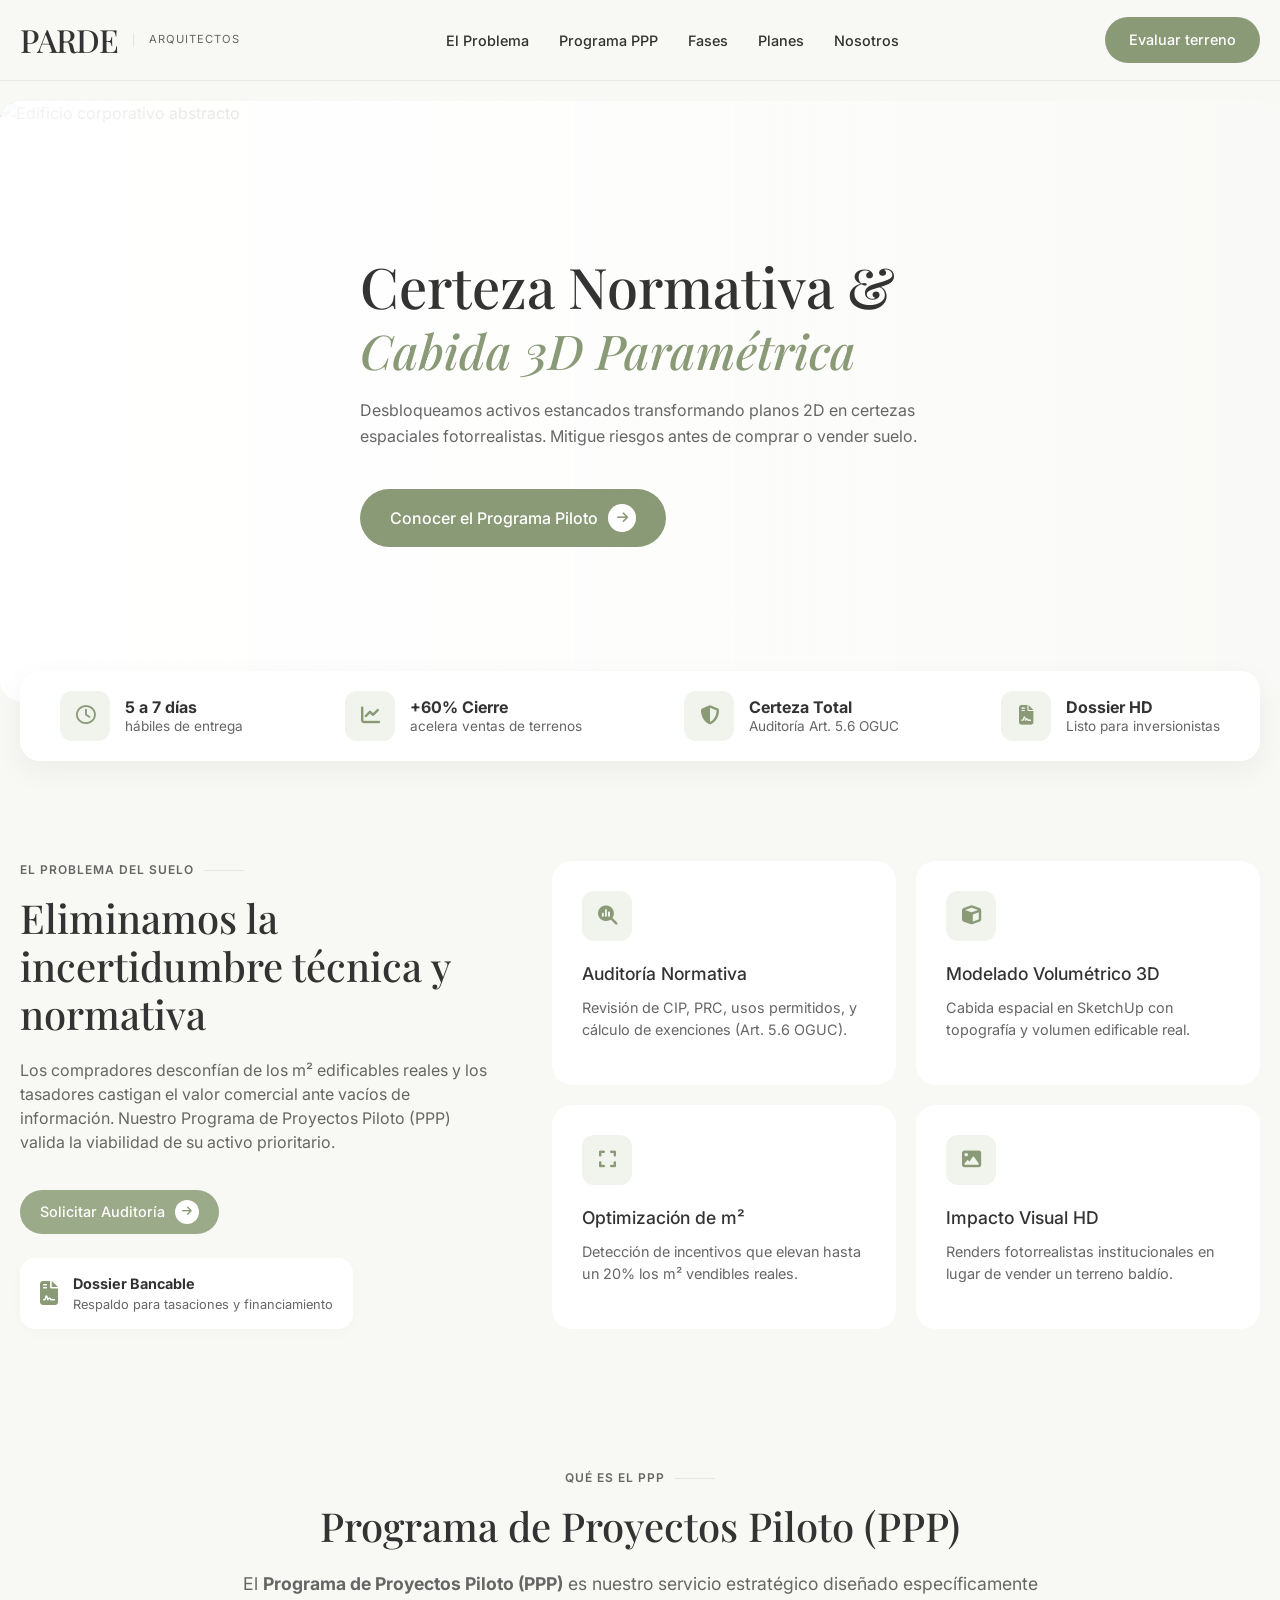
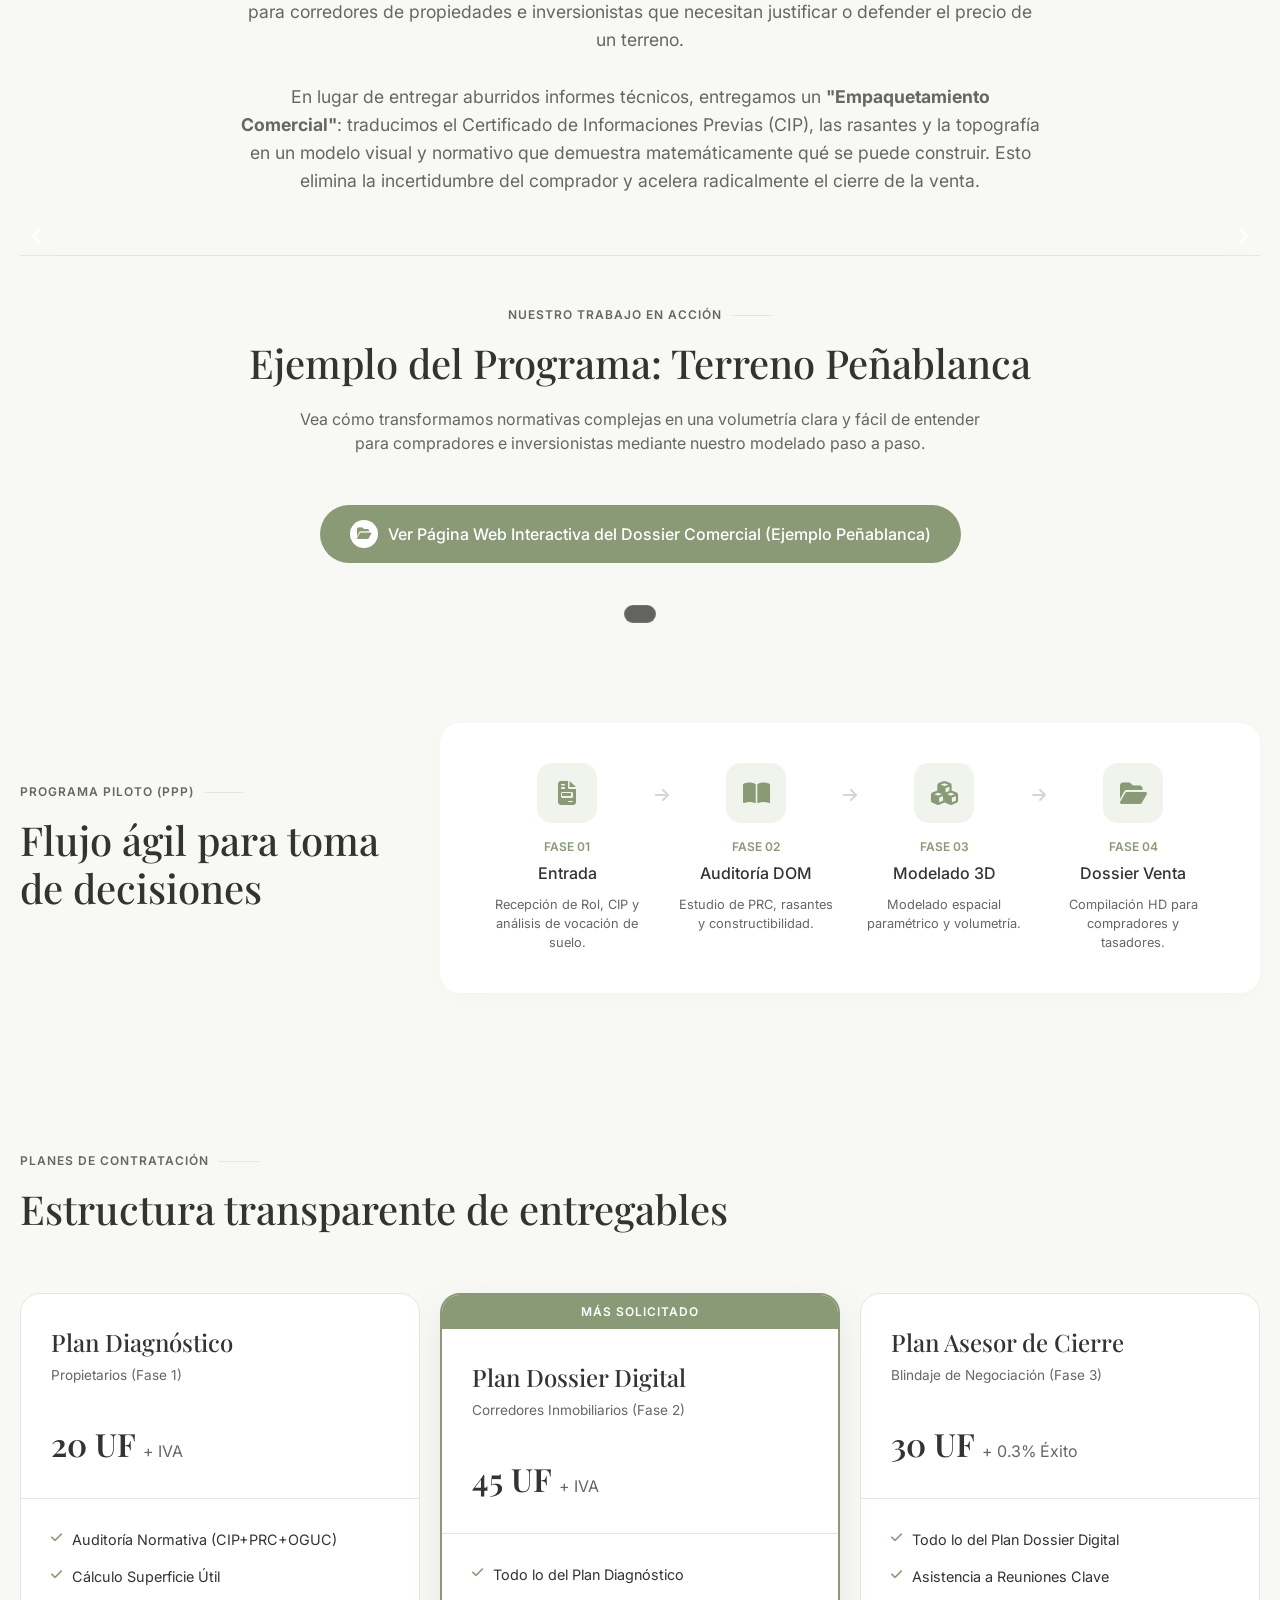
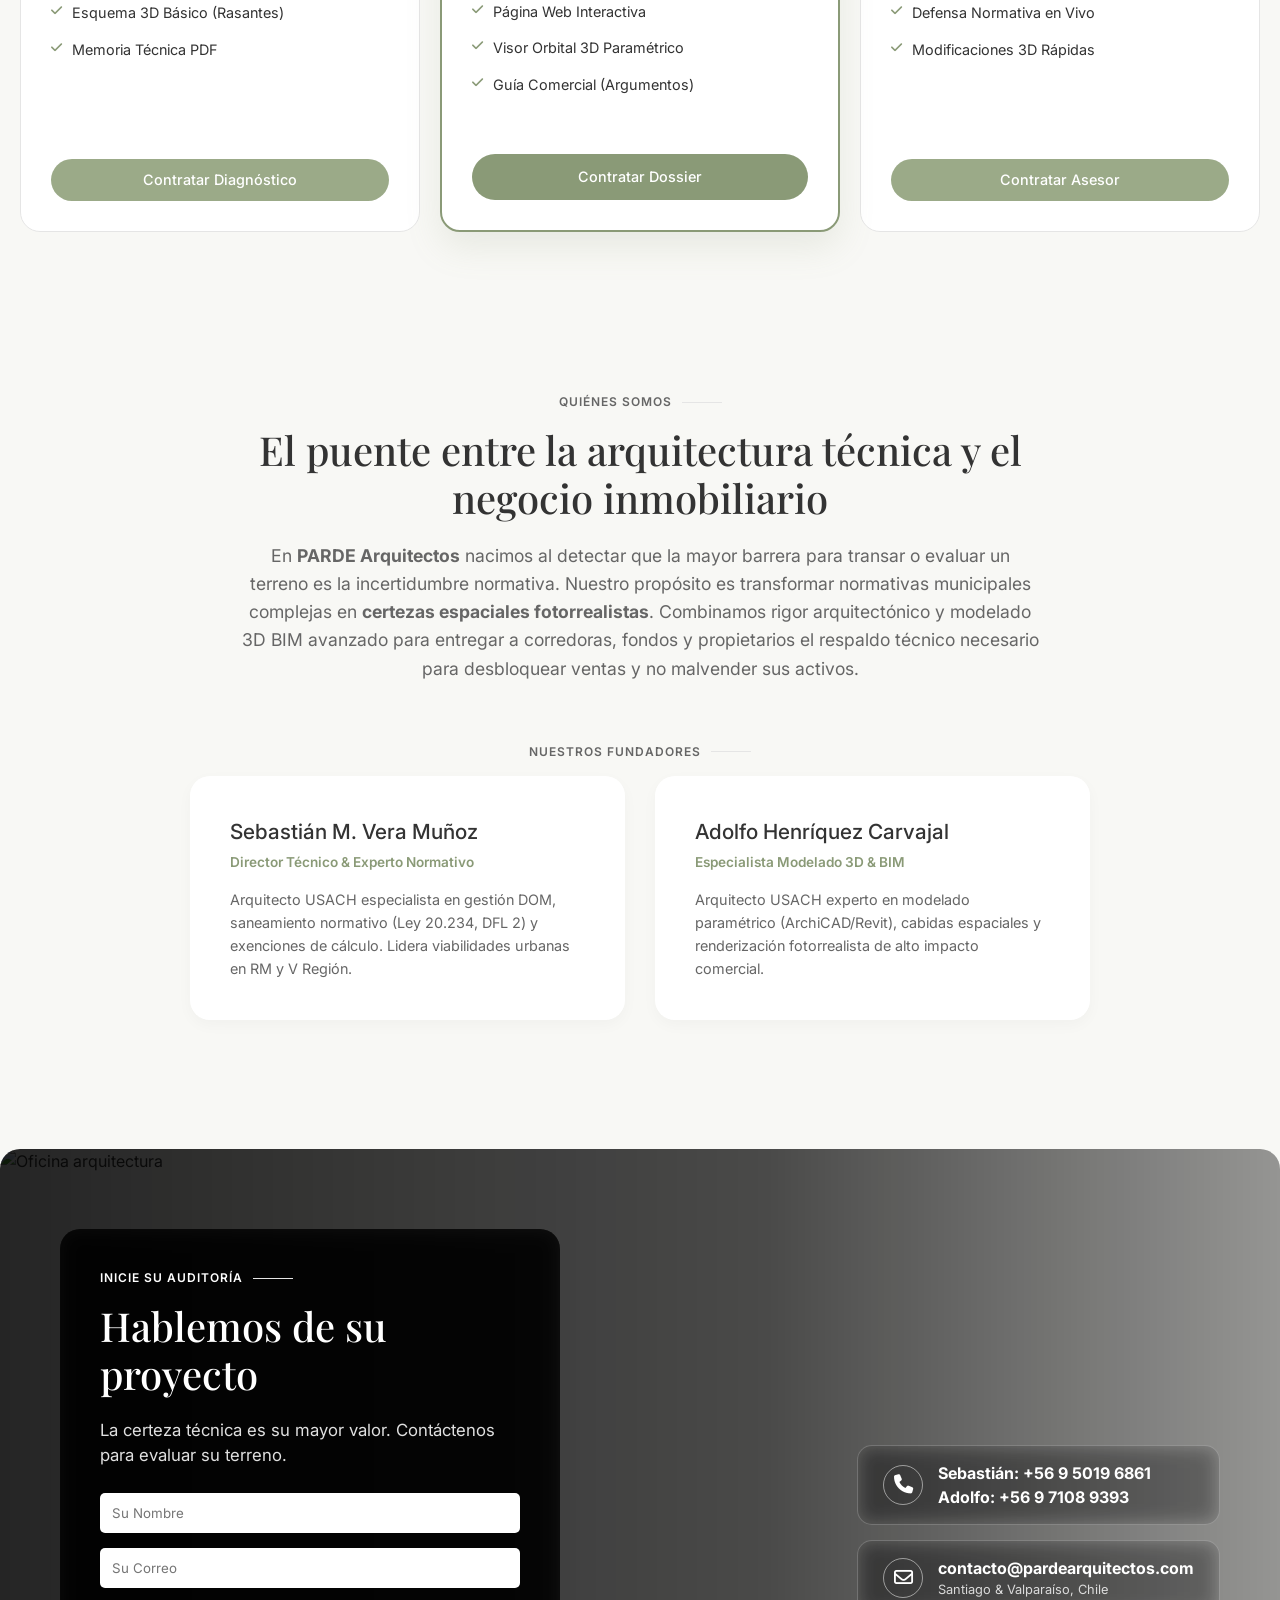
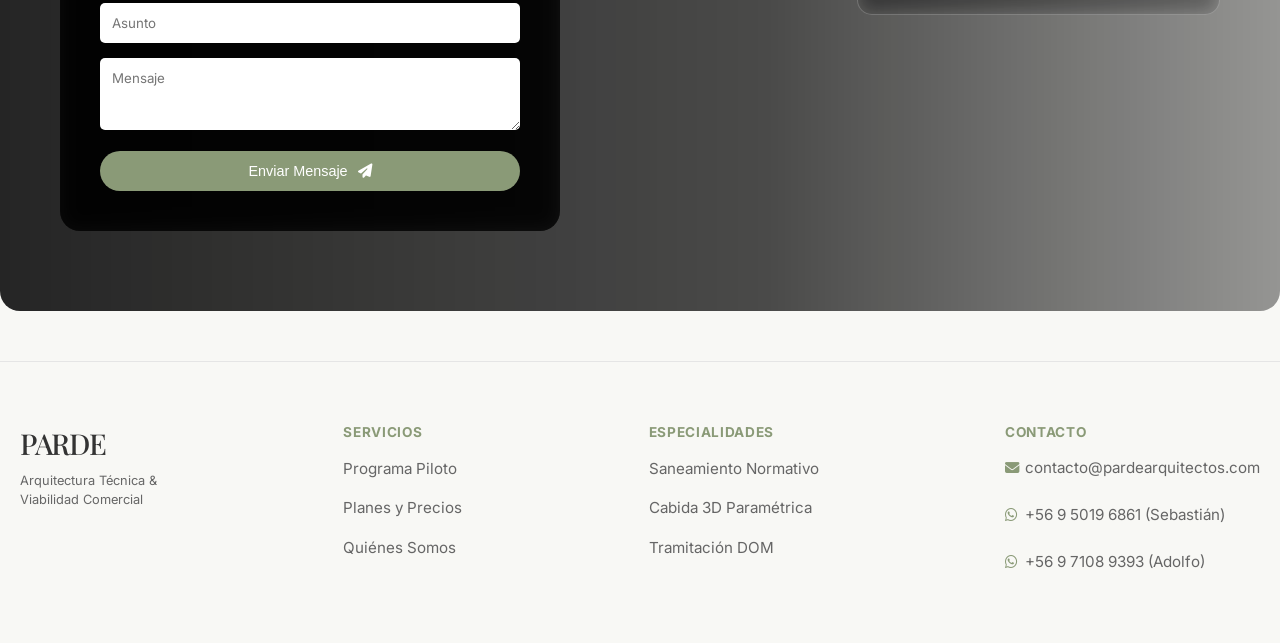
==== index.html @ 62ee9938 "Add files via upload" ====
<!DOCTYPE html>
<html lang="es">
<head>
    <meta charset="UTF-8">
    <meta name="viewport" content="width=device-width, initial-scale=1.0">
    
    <!-- SEO Meta Tags -->
    <title>PARDE Arquitectos | Estudio de Cabida 3D y Certeza Normativa</title>
    <meta name="description" content="PARDE Arquitectos: Especialistas en estudios de cabida 3D, auditorías normativas DOM y mitigación de riesgos para compra y venta de terrenos en Chile.">
    <meta name="keywords" content="estudio de cabida, cabida 3D, certeza normativa, auditoría DOM, arquitectura chile, venta terrenos, viabilidad comercial, arquitectos santiago, plan regulador, CIP">
    <meta name="author" content="PARDE Arquitectos">
    
    <!-- Open Graph for Social Sharing -->
    <meta property="og:title" content="PARDE Arquitectos | Estudio de Cabida 3D y Certeza Normativa">
    <meta property="og:description" content="Desbloqueamos ventas de terrenos con auditorías técnicas y cabidas 3D paramétricas para inversionistas y corredores en Chile.">
    <meta property="og:type" content="website">
    <meta property="og:url" content="https://www.pardearquitectos.com">
    <meta property="og:image" content="https://images.unsplash.com/photo-1486406146926-c627a92ad1ab?ixlib=rb-4.0.3&auto=format&fit=crop&w=1200&q=80">
    
    <link rel="stylesheet" href="parde_estilos.css">
    <link rel="stylesheet" href="https://cdnjs.cloudflare.com/ajax/libs/font-awesome/6.4.0/css/all.min.css">
    <link href="https://fonts.googleapis.com/css2?family=Playfair+Display:ital,wght@0,400;0,500;0,600;1,400&family=Inter:wght@300;400;500;600&display=swap" rel="stylesheet">
</head>
<body>

    <!-- Header -->
    <header class="header">
        <div class="container header-container">
            <div class="logo">
                <h1>PARDE</h1>
                <span>arquitectos</span>
            </div>
            <nav class="nav-menu">
                <ul>
                    <li><a href="#beneficios">El Problema</a></li>
                    <li><a href="#ejemplo-3d">Programa PPP</a></li>
                    <li><a href="#fases">Fases</a></li>
                    <li><a href="#planes">Planes</a></li>
                    <li><a href="#nosotros">Nosotros</a></li>
                </ul>
            </nav>
            <div class="header-actions">
                <a href="#contacto" class="btn btn-primary">Evaluar terreno</a>
                <button class="menu-toggle"><i class="fa-solid fa-bars"></i></button>
            </div>
        </div>
    </header>

    <!-- Hero Section -->
    <section class="hero scroll-animate fade-up">
        <div class="hero-background parallax-bg">
            <img src="https://images.unsplash.com/photo-1486406146926-c627a92ad1ab?ixlib=rb-4.0.3&auto=format&fit=crop&w=1920&q=80" alt="Edificio corporativo abstracto">
            <div class="hero-overlay"></div>
        </div>
        <div class="container hero-content">
            <h2 class="hero-title">Certeza Normativa & <br> <span class="italic-serif">Cabida 3D Paramétrica</span></h2>
            <p class="hero-subtitle">Desbloqueamos activos estancados transformando planos 2D en certezas espaciales fotorrealistas. Mitigue riesgos antes de comprar o vender suelo.</p>
            <a href="#planes" class="btn btn-primary btn-large">Conocer el Programa Piloto <i class="fa-solid fa-arrow-right"></i></a>
        </div>
    </section>

    <!-- Stats Bar -->
    <div class="container">
        <div class="stats-bar scroll-animate slide-in-bottom">
            <div class="stat-item">
                <div class="icon-box"><i class="fa-regular fa-clock"></i></div>
                <p><strong>5 a 7 días</strong><br>hábiles de entrega</p>
            </div>
            <div class="stat-item">
                <div class="icon-box"><i class="fa-solid fa-chart-line"></i></div>
                <p><strong>+60% Cierre</strong><br>acelera ventas de terrenos</p>
            </div>
            <div class="stat-item">
                <div class="icon-box"><i class="fa-solid fa-shield-halved"></i></div>
                <p><strong>Certeza Total</strong><br>Auditoría Art. 5.6 OGUC</p>
            </div>
            <div class="stat-item">
                <div class="icon-box"><i class="fa-solid fa-file-contract"></i></div>
                <p><strong>Dossier HD</strong><br>Listo para inversionistas</p>
            </div>
        </div>
    </div>

    <!-- Features Section -->
    <section id="beneficios" class="features container">
        <div class="features-left scroll-animate slide-in-left">
            <span class="section-subtitle">EL PROBLEMA DEL SUELO</span>
            <h2 class="section-title">Eliminamos la incertidumbre técnica y normativa</h2>
            <p>Los compradores desconfían de los m² edificables reales y los tasadores castigan el valor comercial ante vacíos de información. Nuestro Programa de Proyectos Piloto (PPP) valida la viabilidad de su activo prioritario.</p>
            <a href="#contacto" class="btn btn-secondary mt-3">Solicitar Auditoría <i class="fa-solid fa-arrow-right"></i></a>
            
            <div class="eco-badge mt-4">
                <i class="fa-solid fa-file-contract"></i>
                <div>
                    <strong>Dossier Bancable</strong>
                    <p>Respaldo para tasaciones y financiamiento</p>
                </div>
            </div>
        </div>
        <div class="features-right">
            <div class="feature-card scroll-animate fade-up delay-1">
                <div class="icon-box"><i class="fa-solid fa-magnifying-glass-chart"></i></div>
                <div>
                    <h3>Auditoría Normativa</h3>
                    <p>Revisión de CIP, PRC, usos permitidos, y cálculo de exenciones (Art. 5.6 OGUC).</p>
                </div>
            </div>
            <div class="feature-card scroll-animate fade-up delay-2">
                <div class="icon-box"><i class="fa-solid fa-cube"></i></div>
                <div>
                    <h3>Modelado Volumétrico 3D</h3>
                    <p>Cabida espacial en SketchUp con topografía y volumen edificable real.</p>
                </div>
            </div>
            <div class="feature-card scroll-animate fade-up delay-3">
                <div class="icon-box"><i class="fa-solid fa-expand"></i></div>
                <div>
                    <h3>Optimización de m²</h3>
                    <p>Detección de incentivos que elevan hasta un 20% los m² vendibles reales.</p>
                </div>
            </div>
            <div class="feature-card scroll-animate fade-up delay-4">
                <div class="icon-box"><i class="fa-solid fa-image"></i></div>
                <div>
                    <h3>Impacto Visual HD</h3>
                    <p>Renders fotorrealistas institucionales en lugar de vender un terreno baldío.</p>
                </div>
            </div>
        </div>
    </section>

    <!-- Caso de Éxito / Ejemplo 3D -->
    <section id="ejemplo-3d" class="example-3d container scroll-animate fade-up" style="padding: 40px 20px 80px 20px;">
                <div class="section-header text-center" style="margin-bottom: 40px; display: flex; flex-direction: column; align-items: center;">
            <span class="section-subtitle" style="justify-content: center;">QUÉ ES EL PPP</span>
            <h2 class="section-title">Programa de Proyectos Piloto (PPP)</h2>
            <p style="color: var(--text-light); max-width: 800px; margin: 0 auto 20px auto; text-align: center; font-size: 1.1rem; line-height: 1.6;">
                El <strong>Programa de Proyectos Piloto (PPP)</strong> es nuestro servicio estratégico diseñado específicamente para corredores de propiedades e inversionistas que necesitan justificar o defender el precio de un terreno. 
                <br><br>En lugar de entregar aburridos informes técnicos, entregamos un <strong>"Empaquetamiento Comercial"</strong>: traducimos el Certificado de Informaciones Previas (CIP), las rasantes y la topografía en un modelo visual y normativo que demuestra matemáticamente qué se puede construir. Esto elimina la incertidumbre del comprador y acelera radicalmente el cierre de la venta.
            </p>
        </div>

        <div class="section-header text-center" style="margin-bottom: 50px; display: flex; flex-direction: column; align-items: center; border-top: 1px solid var(--border-color); padding-top: 50px;">
            <span class="section-subtitle" style="justify-content: center;">NUESTRO TRABAJO EN ACCIÓN</span>
            <h2 class="section-title">Ejemplo del Programa: Terreno Peñablanca</h2>
            <p style="color: var(--text-light); max-width: 700px; margin: 0 auto; text-align: center;">Vea cómo transformamos normativas complejas en una volumetría clara y fácil de entender para compradores e inversionistas mediante nuestro modelado paso a paso.</p>
        </div>
        <div class="gallery-carousel">
            <div class="carousel-track" id="track">
                <!-- Slides injected by JS -->
                </div>
                <button class="carousel-btn prev" id="btnPrev"><i class="fa-solid fa-chevron-left"></i></button>
            <button class="carousel-btn next" id="btnNext"><i class="fa-solid fa-chevron-right"></i></button>
            
            <div class="carousel-indicators" id="indicators">
                <!-- Dots generated by JS -->
            </div>
        </div>
        <div class="text-center scroll-animate fade-up" style="margin-top: 50px;">
            <a href="ejemplo_demo/3_Dossier_Web_Interactivo/dossier-penablanca.html" class="btn btn-primary btn-large" target="_blank"><i class="fa-solid fa-folder-open"></i> Ver Página Web Interactiva del Dossier Comercial (Ejemplo Peñablanca)</a>
        </div>
    </section>

    <!-- Process Section -->
    <section id="fases" class="process container scroll-animate fade-in">
        <div class="process-left">
            <span class="section-subtitle">PROGRAMA PILOTO (PPP)</span>
            <h2 class="section-title">Flujo ágil para toma <br>de decisiones</h2>
        </div>
        <div class="process-steps">
            <div class="step scroll-animate slide-in-bottom delay-1">
                <div class="step-icon"><i class="fa-solid fa-file-invoice"></i></div>
                <span class="step-num">Fase 01</span>
                <h3>Entrada</h3>
                <p>Recepción de Rol, CIP y análisis de vocación de suelo.</p>
            </div>
            <div class="step-arrow"><i class="fa-solid fa-arrow-right"></i></div>
            <div class="step scroll-animate slide-in-bottom delay-2">
                <div class="step-icon"><i class="fa-solid fa-book-open"></i></div>
                <span class="step-num">Fase 02</span>
                <h3>Auditoría DOM</h3>
                <p>Estudio de PRC, rasantes y constructibilidad.</p>
            </div>
            <div class="step-arrow"><i class="fa-solid fa-arrow-right"></i></div>
            <div class="step scroll-animate slide-in-bottom delay-3">
                <div class="step-icon"><i class="fa-solid fa-cubes"></i></div>
                <span class="step-num">Fase 03</span>
                <h3>Modelado 3D</h3>
                <p>Modelado espacial paramétrico y volumetría.</p>
            </div>
            <div class="step-arrow"><i class="fa-solid fa-arrow-right"></i></div>
            <div class="step scroll-animate slide-in-bottom delay-4">
                <div class="step-icon"><i class="fa-solid fa-folder-open"></i></div>
                <span class="step-num">Fase 04</span>
                <h3>Dossier Venta</h3>
                <p>Compilación HD para compradores y tasadores.</p>
            </div>
        </div>
    </section>

    <!-- Projects (Planes) Section -->
    <section id="planes" class="projects container scroll-animate fade-up">
        <div class="section-header">
            <div>
                <span class="section-subtitle">PLANES DE CONTRATACIÓN</span>
                <h2 class="section-title">Estructura transparente de entregables</h2>
            </div>
        </div>
        
        <div class="project-grid">
            <div class="project-card plan-card scroll-animate fade-up delay-1">
                <div class="plan-header">
                    <h3>Plan Diagnóstico</h3>
                    <p class="plan-target">Propietarios (Fase 1)</p>
                    <div class="plan-price">20 UF <span>+ IVA</span></div>
                </div>
                <div class="project-info plan-body">
                    <ul>
                        <li><i class="fa-solid fa-check"></i> Auditoría Normativa (CIP+PRC+OGUC)</li>
                        <li><i class="fa-solid fa-check"></i> Cálculo Superficie Útil</li>
                        <li><i class="fa-solid fa-check"></i> Esquema 3D Básico (Rasantes)</li>
                        <li><i class="fa-solid fa-check"></i> Memoria Técnica PDF</li>
                    </ul>
                    <a href="#contacto" class="btn btn-secondary w-100 mt-4">Contratar Diagnóstico</a>
                </div>
            </div>
            
            <div class="project-card plan-card highlight scroll-animate fade-up delay-2">
                <div class="plan-badge">MÁS SOLICITADO</div>
                <div class="plan-header">
                    <h3>Plan Dossier Digital</h3>
                    <p class="plan-target">Corredores Inmobiliarios (Fase 2)</p>
                    <div class="plan-price">45 UF <span>+ IVA</span></div>
                </div>
                <div class="project-info plan-body">
                    <ul>
                        <li><i class="fa-solid fa-check"></i> Todo lo del Plan Diagnóstico</li>
                        <li><i class="fa-solid fa-check"></i> Página Web Interactiva</li>
                        <li><i class="fa-solid fa-check"></i> Visor Orbital 3D Paramétrico</li>
                        <li><i class="fa-solid fa-check"></i> Guía Comercial (Argumentos)</li>
                    </ul>
                    <a href="#contacto" class="btn btn-primary w-100 mt-4">Contratar Dossier</a>
                </div>
            </div>

            <div class="project-card plan-card scroll-animate fade-up delay-3">
                <div class="plan-header">
                    <h3>Plan Asesor de Cierre</h3>
                    <p class="plan-target">Blindaje de Negociación (Fase 3)</p>
                    <div class="plan-price">30 UF <span>+ 0.3% Éxito</span></div>
                </div>
                <div class="project-info plan-body">
                    <ul>
                        <li><i class="fa-solid fa-check"></i> Todo lo del Plan Dossier Digital</li>
                        <li><i class="fa-solid fa-check"></i> Asistencia a Reuniones Clave</li>
                        <li><i class="fa-solid fa-check"></i> Defensa Normativa en Vivo</li>
                        <li><i class="fa-solid fa-check"></i> Modificaciones 3D Rápidas</li>
                    </ul>
                    <a href="#contacto" class="btn btn-secondary w-100 mt-4">Contratar Asesor</a>
                </div>
            </div>
        </div>
    </section>

    <!-- About / Nosotros Section -->
    <section id="nosotros" class="about-team container scroll-animate fade-up" style="padding: 80px 20px;">
        <div class="about-intro scroll-animate fade-in" style="max-width: 800px; margin: 0 auto 50px auto; text-align: center;">
            <span class="section-subtitle" style="justify-content: center;">QUIÉNES SOMOS</span>
            <h2 class="section-title">El puente entre la arquitectura técnica y el negocio inmobiliario</h2>
            <p style="color: var(--text-light); font-size: 1.1rem; line-height: 1.6;">
                En <strong>PARDE Arquitectos</strong> nacimos al detectar que la mayor barrera para transar o evaluar un terreno es la incertidumbre normativa. Nuestro propósito es transformar normativas municipales complejas en <strong>certezas espaciales fotorrealistas</strong>. Combinamos rigor arquitectónico y modelado 3D BIM avanzado para entregar a corredoras, fondos y propietarios el respaldo técnico necesario para desbloquear ventas y no malvender sus activos.
            </p>
        </div>

        <span class="section-subtitle" style="justify-content: center; margin-top: 60px;">NUESTROS FUNDADORES</span>
        
        <div class="team-grid">
            <div class="team-member scroll-animate slide-in-left">
                <div class="team-info">
                    <h3>Sebastián M. Vera Muñoz</h3>
                    <p class="team-role">Director Técnico & Experto Normativo</p>
                    <p class="team-desc">Arquitecto USACH especialista en gestión DOM, saneamiento normativo (Ley 20.234, DFL 2) y exenciones de cálculo. Lidera viabilidades urbanas en RM y V Región.</p>
                </div>
            </div>
            <div class="team-member scroll-animate slide-in-right delay-2">
                <div class="team-info">
                    <h3>Adolfo Henríquez Carvajal</h3>
                    <p class="team-role">Especialista Modelado 3D & BIM</p>
                    <p class="team-desc">Arquitecto USACH experto en modelado paramétrico (ArchiCAD/Revit), cabidas espaciales y renderización fotorrealista de alto impacto comercial.</p>
                </div>
            </div>
        </div>
    </section>

    <!-- CTA Section -->
    <section id="contacto" class="cta container scroll-animate fade-up">
        <div class="cta-background">
            <img src="https://images.unsplash.com/photo-1497366216548-37526070297c?ixlib=rb-4.0.3&auto=format&fit=crop&w=1200&q=80" alt="Oficina arquitectura">
        </div>
        <div class="cta-content" style="background: rgba(0,0,0,0.7); padding: 40px; border-radius: var(--border-radius); max-width: 500px; backdrop-filter: blur(10px);">
            <span class="section-subtitle" style="color:white;">INICIE SU AUDITORÍA</span>
            <h2 class="section-title" style="color:white;">Hablemos de su proyecto</h2>
            <p style="color:#e0e0e0; margin-bottom: 25px;">La certeza técnica es su mayor valor. Contáctenos para evaluar su terreno.</p>
            <form action="https://api.web3forms.com/submit" method="POST" class="contact-form">
                <!-- LLAVE DE WEB3FORMS (Reemplazar con la tuya) -->
                <input type="hidden" name="access_key" value="AQUI_TU_API_KEY_DE_WEB3FORMS">
                <!-- Personalización del asunto del correo -->
                <input type="hidden" name="subject" value="Nuevo Lead desde la Landing Page PARDE">
                <!-- Honeypot para evitar Spam de Bots -->
                <input type="checkbox" name="botcheck" class="hidden" style="display: none;">

                <input type="text" name="Nombre"  placeholder="Su Nombre" required style="width:100%; padding: 12px; margin-bottom: 15px; border-radius: 5px; border: none; font-family: var(--font-sans);">
                <input type="email" name="email"  placeholder="Su Correo" required style="width:100%; padding: 12px; margin-bottom: 15px; border-radius: 5px; border: none; font-family: var(--font-sans);">
                <input type="text" id="asunto-input" name="Asunto"  placeholder="Asunto" required style="width:100%; padding: 12px; margin-bottom: 15px; border-radius: 5px; border: none; font-family: var(--font-sans);">
                <textarea name="Mensaje" rows="3" placeholder="Mensaje" style="width:100%; padding: 12px; margin-bottom: 15px; border-radius: 5px; border: none; font-family: var(--font-sans);"></textarea>
                <button type="submit" class="btn btn-primary" style="width:100%; border:none; cursor:pointer;">Enviar Mensaje <i class="fa-solid fa-paper-plane"></i></button>
            </form>
        </div>
        <div class="cta-contacts">
            <div class="contact-card">
                <div class="icon-box"><i class="fa-solid fa-phone"></i></div>
                <div>
                    <strong>Sebastián: +56 9 5019 6861</strong><br>
                    <strong>Adolfo: +56 9 7108 9393</strong>
                </div>
            </div>
            <div class="contact-card">
                <div class="icon-box"><i class="fa-regular fa-envelope"></i></div>
                <div>
                    <strong>contacto@pardearquitectos.com</strong>
                    <p>Santiago & Valparaíso, Chile</p>
                </div>
            </div>
        </div>
    </section>

    <!-- Footer -->
    <footer class="footer container">
        <div class="footer-logo">
            <h2>PARDE</h2>
            <span>Arquitectura Técnica &<br>Viabilidad Comercial</span>
        </div>
        <div class="footer-links">
            <h4 style="font-size: 0.85rem; color: #8A9A77; margin-bottom: 0.8rem; text-transform: uppercase; letter-spacing: 0.05em;">Servicios</h4>
            <ul>
                <li><a href="#fases">Programa Piloto</a></li>
                <li><a href="#planes">Planes y Precios</a></li>
                <li><a href="#nosotros">Quiénes Somos</a></li>
            </ul>
        </div>
                <div class="footer-links">
            <h4 style="font-size: 0.85rem; color: #8A9A77; margin-bottom: 0.8rem; text-transform: uppercase; letter-spacing: 0.05em;">Especialidades</h4>
            <ul>
                <li><a href="#">Saneamiento Normativo</a></li>
                <li><a href="#">Cabida 3D Paramétrica</a></li>
                <li><a href="#">Tramitación DOM</a></li>
            </ul>
        </div>
        <div class="footer-links">
            <h4 style="font-size: 0.85rem; color: #8A9A77; margin-bottom: 0.8rem; text-transform: uppercase; letter-spacing: 0.05em;">Contacto</h4>
            <ul style="color: #666666; font-size: 0.9rem; line-height: 1.6;">
                <li style="margin-bottom: 8px;"><i class="fa-solid fa-envelope" style="width:16px; color:#8A9A77;"></i> <a href="mailto:contacto@pardearquitectos.com">contacto@pardearquitectos.com</a></li>
                <li style="margin-bottom: 8px;"><i class="fa-brands fa-whatsapp" style="width:16px; color:#8A9A77;"></i> <a href="https://wa.me/56950196861" target="_blank">+56 9 5019 6861 (Sebastián)</a></li>
                <li style="margin-bottom: 8px;"><i class="fa-brands fa-whatsapp" style="width:16px; color:#8A9A77;"></i> <a href="https://wa.me/56971089393" target="_blank">+56 9 7108 9393 (Adolfo)</a></li>
            </ul>
        </div>
    </footer>

    <!-- Scroll Animation Script -->
    <script>
        document.addEventListener('DOMContentLoaded', () => {
            // Parallax effect for hero
            const parallaxBg = document.querySelector('.parallax-bg img');
            window.addEventListener('scroll', () => {
                const scrollPosition = window.pageYOffset;
                if(parallaxBg) {
                    parallaxBg.style.transform = `translateY(${scrollPosition * 0.4}px)`;
                }
            });

            // Intersection Observer for scroll animations
            const observerOptions = {
                root: null,
                rootMargin: '0px',
                threshold: 0.15
            };

            const observer = new IntersectionObserver((entries, observer) => {
                entries.forEach(entry => {
                    if (entry.isIntersecting) {
                        entry.target.classList.add('in-view');
                    } else {
                        // Allow re-animation when scrolling back up/down
                        entry.target.classList.remove('in-view');
                    }
                });
            }, observerOptions);

            const animatedElements = document.querySelectorAll('.scroll-animate');
            animatedElements.forEach(el => observer.observe(el));
        });
    </script>
    <script>
        document.addEventListener('DOMContentLoaded', () => {
            const urlParams = new URLSearchParams(window.location.search);
            const asunto = urlParams.get('asunto');
            if (asunto) {
                const asuntoInput = document.getElementById('asunto-input');
                if (asuntoInput) asuntoInput.value = asunto;
                // scroll to contact form smoothly
                setTimeout(() => {
                    document.getElementById('contacto').scrollIntoView({ behavior: 'smooth' });
                }, 500);
            }
        });
    </script>
    <script>
        // Carousel Logic & Dynamic Info Panel
        document.addEventListener('DOMContentLoaded', () => {
            const track = document.getElementById('track');
            const infoPanel = document.getElementById('infoPanel');
            const dotsNav = document.getElementById('indicators');
            if(!track || !infoPanel) return;

            const slidesData = [
                {
                    img: 'img/analisis_3d/Vista_1/1.png',
                    title: '1. Terreno Base', desc: 'Modelo georreferenciado exacto.',
                    normative: [
                        { icon: 'fa-mountain', label: 'Topografía', value: 'Desnivel de 15 metros' },
                        { icon: 'fa-road', label: 'Accesibilidad', value: 'Frente predial a vía existente' }
                    ],
                    bullet: 'La loma central no es un defecto; es una base estructural natural para escalonamiento.'
                },
                {
                    img: 'img/analisis_3d/Vista_1/1.1.png',
                    title: '2. Envolvente Teórica', desc: 'Aplicación estricta de normativas del CIP (Zona EX-H2).',
                    normative: [
                        { icon: 'fa-ruler-combined', label: 'Límites Volumétricos', value: 'Rasante de 60° (OGUC)' },
                        { icon: 'fa-arrows-left-right', label: 'Distanciamientos', value: 'Aislado - Retiros mínimos exigidos' }
                    ],
                    bullet: 'El polígono amarillo define el volumen intocable para asegurar asoleamiento vecino.'
                },
                {
                    img: 'img/analisis_3d/Vista_1/1.1.1.png',
                    title: '3. Cabida Volumétrica', desc: 'Volumen máximo edificable y optimización de m2.',
                    normative: [
                        { icon: 'fa-chart-pie', label: 'Ocupación de Suelo', value: 'Máximo 40% permitido' },
                        { icon: 'fa-building', label: 'Constructibilidad', value: 'Optimización al 100% del coeficiente' }
                    ],
                    bullet: 'Este volumen demuestra matemáticamente por qué el terreno vale 21.774 UF.'
                },
                {
                    img: 'img/analisis_3d/Vista_1/1.3.png',
                    title: '4. Análisis Específico (Planta)', desc: 'Planos de ejes y cruces topográficos.',
                    normative: [
                        { icon: 'fa-compass-drafting', label: 'Eje A-A\'', value: 'Corte transversal (caída natural)' },
                        { icon: 'fa-compass-drafting', label: 'Eje B-B\'', value: 'Corte longitudinal (vías estructurantes)' }
                    ],
                    bullet: 'Planimetría base para cálculo de movimientos de tierra y muros de contención.'
                },
                {
                    img: 'img/analisis_3d/Vista_1/1.4.png',
                    title: '5. Corte Transversal (A-A\')', desc: 'Evidencia del desnivel abrupto hacia las laderas.',
                    normative: [
                        { icon: 'fa-stairs', label: 'Estrategia', value: 'Aterrazamiento sin infringir rasantes' },
                        { icon: 'fa-layer-group', label: 'Contención', value: 'Muros regulados por empuje (OGUC)' }
                    ],
                    bullet: 'El escalonamiento disminuye drásticamente el costo de excavación profunda.'
                },
                {
                    img: 'img/analisis_3d/Vista_1/1.5.png',
                    title: '6. Corte Longitudinal (B-B\')', desc: 'Cruce estratégico entre Av. Las Palmas y C. Los Coigües.',
                    normative: [
                        { icon: 'fa-sun', label: 'Asoleamiento', value: 'Fachadas expuestas al oriente y poniente' },
                        { icon: 'fa-tree-city', label: 'Antejardines', value: 'Retiro exigido de 6m hacia vías (CIP)' }
                    ],
                    bullet: 'La cresta central (loma) es el área de mayor constructibilidad libre de sombras.'
                },
                {
                    img: 'img/analisis_3d/Vista_1/vias_estructurantes.png',
                    title: '7. Relación Vial', desc: 'Impacto de la vialidad estructurante en el paño.',
                    normative: [
                        { icon: 'fa-road-barrier', label: 'Av. Las Palmas', value: 'Afectación a UP (Perfil de 20m)' },
                        { icon: 'fa-car', label: 'C. Los Coigües', value: 'Vía consolidada para acceso residencial' }
                    ],
                    bullet: 'La expropiación (Rojo) no es pérdida; es la garantía de conectividad directa al Troncal.'
                },
                {
                    img: 'img/analisis_3d/Vista_1/vias_con_volumetria.png',
                    title: '8. Inserción Urbana', desc: 'Emplazamiento del volumen considerando vialidad.',
                    normative: [
                        { icon: 'fa-leaf', label: 'Interfase Urbana', value: 'Antejardín absorbe impacto vial' },
                        { icon: 'fa-shield-halved', label: 'Mitigación', value: 'Estudio de Impacto sobre Transporte (EISTU)' }
                    ],
                    bullet: 'El proyecto dialoga con la escala del barrio sin dar la espalda a la nueva avenida.'
                },
                {
                    img: 'img/analisis_3d/Vista_1/1.12.png',
                    title: '9. Perspectiva Peatonal', desc: 'Visión a escala humana desde el acceso.',
                    normative: [
                        { icon: 'fa-person-walking', label: 'Escala Humana', value: 'Mitigación de fachada masiva' },
                        { icon: 'fa-eye', label: 'Control Visual', value: 'Transición entre espacio público y privado' }
                    ],
                    bullet: 'El aterrazamiento reduce la altura percibida desde la calle.'
                },
                {
                    img: 'img/analisis_3d/Vista_1/1.22.png',
                    title: '10. Patios en Altura', desc: 'Acercamiento a la fachada y volumetría aterrazada.',
                    normative: [
                        { icon: 'fa-border-all', label: 'Terrazas Habitables', value: 'Aprovechamiento de la pendiente' },
                        { icon: 'fa-wind', label: 'Ventilación', value: 'Flujo cruzado garantizado' }
                    ],
                    bullet: 'Cada escalón es una terraza vendible con valor premium por vista despejada.'
                },
                {
                    img: 'img/analisis_3d/Vista_2/2.png',
                    title: '11. Vista Posterior (Base)', desc: 'Análisis de las caídas de agua hacia oriente.',
                    normative: [
                        { icon: 'fa-water', label: 'Escorrentía', value: 'Caída natural hacia deslindes' },
                        { icon: 'fa-map-pin', label: 'Límites', value: 'Respeto irrestricto a la topografía' }
                    ],
                    bullet: 'El diseño respeta el cauce natural de aguas lluvia.'
                },
                {
                    img: 'img/analisis_3d/Vista_2/2.2.png',
                    title: '12. Sombra y Asoleamiento', desc: 'Proyección sobre la ladera oriente.',
                    normative: [
                        { icon: 'fa-cloud-sun', label: 'Restricción Lateral', value: 'Asoleamiento a vecinos garantizado' },
                        { icon: 'fa-check', label: 'Cumplimiento', value: 'Art. 2.6.3 de la OGUC' }
                    ],
                    bullet: 'El polígono cumple a cabalidad con no sombrear predios colindantes.'
                },
                {
                    img: 'img/analisis_3d/Vista_2/2.2.2.png',
                    title: '13. Integración Paisajística', desc: 'Volumetría final escalonada.',
                    normative: [
                        { icon: 'fa-city', label: 'Fachada Escalonada', value: 'Integración natural al perfil del cerro' },
                        { icon: 'fa-chart-line', label: 'Plusvalía', value: 'Diseño maximiza el retorno sobre inversión' }
                    ],
                    bullet: 'Un desarrollo que transforma un cerro difícil en el mejor proyecto de Peña Blanca.'
                }
            ];

            // Render Slides
            slidesData.forEach((s, index) => {
                const slide = document.createElement('div');
                slide.className = index === 0 ? 'carousel-slide active' : 'carousel-slide';
                slide.innerHTML = <img src="" alt="">;
                track.appendChild(slide);

                const dot = document.createElement('button');
                dot.className = index === 0 ? 'carousel-dot active' : 'carousel-dot';
                dot.addEventListener('click', () => moveToSlide(index));
                dotsNav.appendChild(dot);
            });

            const slides = Array.from(track.children);
            const dots = Array.from(dotsNav.children);
            let currentIndex = 0;

            function renderInfo(index) {
                const s = slidesData[index];
                let normativeHtml = '';
                s.normative.forEach(n => {
                    normativeHtml += 
                        <div class="normative-card">
                            <i class="fa-solid "></i>
                            <div class="normative-text">
                                <h6></h6>
                                <p></p>
                            </div>
                        </div>;
                });

                infoPanel.innerHTML = 
                    <div class="info-header" style="opacity: 0; transform: translateY(10px); transition: all 0.4s ease;">
                        <h4></h4>
                        <p></p>
                    </div>
                    <div class="normative-grid" style="opacity: 0; transform: translateY(10px); transition: all 0.4s ease 0.1s;">
                        
                    </div>
                    <div class="info-bullet" style="opacity: 0; transform: translateY(10px); transition: all 0.4s ease 0.2s;">
                        ""
                    </div>
                ;

                // Trigger animation
                setTimeout(() => {
                    Array.from(infoPanel.children).forEach(child => {
                        child.style.opacity = '1';
                        child.style.transform = 'translateY(0)';
                    });
                }, 50);
            }

            function moveToSlide(index) {
                if (index === currentIndex) return;
                slides[currentIndex].classList.remove('active');
                dots[currentIndex].classList.remove('active');
                
                slides[index].classList.add('active');
                dots[index].classList.add('active');
                currentIndex = index;
                renderInfo(index);
            }

            document.getElementById('btnNext').addEventListener('click', () => {
                const nextIndex = (currentIndex === slidesData.length - 1) ? 0 : currentIndex + 1;
                moveToSlide(nextIndex);
            });

            document.getElementById('btnPrev').addEventListener('click', () => {
                const prevIndex = (currentIndex === 0) ? slidesData.length - 1 : currentIndex - 1;
                moveToSlide(prevIndex);
            });

            // Initial render
            renderInfo(0);
        });

            const dots = Array.from(dotsNav.children);
            let currentIndex = 0;

            function moveToSlide(index) {
                if (index === currentIndex) return;
                slides[currentIndex].classList.remove('active');
                dots[currentIndex].classList.remove('active');
                
                slides[index].classList.add('active');
                dots[index].classList.add('active');
                currentIndex = index;
            }

            nextButton.addEventListener('click', () => {
                const nextIndex = (currentIndex === slides.length - 1) ? 0 : currentIndex + 1;
                moveToSlide(nextIndex);
            });

            prevButton.addEventListener('click', () => {
                const prevIndex = (currentIndex === 0) ? slides.length - 1 : currentIndex - 1;
                moveToSlide(prevIndex);
            });
        });
    </script>
</body>
</html>
---- parde_estilos.css ----
:root {
    --primary-color: #8A9A77; /* Sage green */
    --primary-hover: #768565;
    --bg-color: #F8F8F5; /* Light beige/off-white */
    --text-color: #333333;
    --text-light: #666666;
    --white: #FFFFFF;
    --border-color: #E5E5E5;
    --font-sans: 'Inter', sans-serif;
    --font-serif: 'Playfair Display', serif;
    --border-radius: 20px;
    --border-radius-sm: 10px;
}

* {
    margin: 0;
    padding: 0;
    box-sizing: border-box;
}

body {
    font-family: var(--font-sans);
    background-color: var(--bg-color);
    color: var(--text-color);
    line-height: 1.5;
    overflow-x: hidden;
}

html {
    scroll-behavior: smooth;
}

a {
    text-decoration: none;
    color: inherit;
}

ul {
    list-style: none;
}

.container {
    max-width: 1280px;
    margin: 0 auto;
    padding: 0 20px;
}

.text-center { text-align: center; }
.mb-5 { margin-bottom: 3rem; }
.mt-3 { margin-top: 1rem; }
.mt-4 { margin-top: 1.5rem; }
.w-100 { width: 100%; }

/* Typography */
h1, h2, h3 {
    font-family: var(--font-serif);
    font-weight: 500;
}

.italic-serif {
    font-style: italic;
    color: var(--primary-color);
}

.section-subtitle {
    font-size: 0.75rem;
    font-weight: 600;
    letter-spacing: 1px;
    color: var(--text-light);
    text-transform: uppercase;
    display: flex;
    align-items: center;
    gap: 10px;
    margin-bottom: 15px;
}
.section-subtitle::after {
    content: '';
    height: 1px;
    width: 40px;
    background-color: var(--border-color);
}

.section-title {
    font-size: 2.5rem;
    margin-bottom: 20px;
    line-height: 1.2;
}

/* Buttons */
.btn {
    display: inline-flex;
    align-items: center;
    justify-content: center;
    gap: 10px;
    padding: 12px 24px;
    border-radius: 30px;
    font-size: 0.9rem;
    font-weight: 500;
    transition: all 0.3s ease;
    cursor: pointer;
    border: none;
}

.btn-primary {
    background-color: var(--primary-color);
    color: var(--white);
}

.btn-primary:hover {
    background-color: var(--primary-hover);
    transform: translateY(-2px);
    box-shadow: 0 4px 10px rgba(138, 154, 119, 0.3);
}

.btn-secondary {
    background-color: #9BAA88; 
    color: var(--white);
    padding: 10px 20px;
}
.btn-secondary i {
    background-color: var(--white);
    color: var(--primary-color);
    width: 24px;
    height: 24px;
    border-radius: 50%;
    display: flex;
    align-items: center;
    justify-content: center;
    font-size: 0.7rem;
}
.btn-secondary:hover {
    background-color: var(--primary-hover);
    transform: translateY(-2px);
}

.btn-large {
    padding: 15px 30px;
    font-size: 1rem;
}
.btn-large i {
    background-color: var(--white);
    color: var(--primary-color);
    width: 28px;
    height: 28px;
    border-radius: 50%;
    display: flex;
    align-items: center;
    justify-content: center;
    font-size: 0.8rem;
}


/* Header */
.header {
    background-color: rgba(248, 248, 245, 0.95);
    position: sticky;
    top: 0;
    z-index: 1000;
    backdrop-filter: blur(10px);
    border-bottom: 1px solid rgba(0,0,0,0.05);
}

.header-container {
    display: flex;
    align-items: center;
    justify-content: space-between;
    height: 80px;
}

.logo {
    display: flex;
    align-items: center;
    gap: 15px;
}
.logo h1 {
    font-size: 2rem;
    letter-spacing: -1px;
}
.logo span {
    font-size: 0.7rem;
    color: var(--text-light);
    line-height: 1.2;
    border-left: 1px solid var(--border-color);
    padding-left: 15px;
    text-transform: uppercase;
    letter-spacing: 1px;
}

.nav-menu ul {
    display: flex;
    gap: 30px;
}
.nav-menu a {
    font-size: 0.9rem;
    color: var(--text-color);
    transition: color 0.3s;
    font-weight: 500;
}
.nav-menu a:hover {
    color: var(--primary-color);
}

.header-actions {
    display: flex;
    align-items: center;
    gap: 15px;
}

.menu-toggle {
    display: none;
    background: none;
    border: none;
    font-size: 1.5rem;
    cursor: pointer;
    color: var(--text-color);
}

/* Hero Section */
.hero {
    position: relative;
    padding: 100px 20px;
    border-radius: var(--border-radius);
    margin: 20px auto;
    max-width: 1280px;
    overflow: hidden;
    min-height: 600px;
    display: flex;
    align-items: center;
}

.hero-background {
    position: absolute;
    top: 0;
    left: 0;
    width: 100%;
    height: 120%; /* Extra height for parallax */
    z-index: -1;
    transform-origin: top;
}
.hero-background img {
    width: 100%;
    height: 100%;
    object-fit: cover;
}
.hero-overlay {
    position: absolute;
    top: 0;
    left: 0;
    width: 100%;
    height: 100%;
    background: linear-gradient(to right, rgba(255,255,255,0.95) 0%, rgba(255,255,255,0.8) 40%, rgba(255,255,255,0.2) 100%);
}

.hero-content {
    max-width: 600px;
    position: relative;
    z-index: 1;
}

.hero-title {
    font-size: 3.5rem;
    line-height: 1.1;
    margin-bottom: 20px;
}
.hero-title .italic-serif {
    font-size: 3rem;
}

.hero-subtitle {
    font-size: 1rem;
    color: var(--text-light);
    margin-bottom: 40px;
    line-height: 1.6;
}

/* Stats Bar */
.stats-bar {
    display: flex;
    background-color: var(--white);
    border-radius: var(--border-radius);
    padding: 20px 40px;
    margin-top: -50px;
    position: relative;
    z-index: 10;
    box-shadow: 0 10px 30px rgba(0,0,0,0.05);
    justify-content: space-between;
    align-items: center;
    gap: 20px;
}

.stat-item {
    display: flex;
    align-items: center;
    gap: 15px;
}
.stat-item p {
    font-size: 0.85rem;
    color: var(--text-light);
    line-height: 1.3;
}
.stat-item strong {
    color: var(--text-color);
    font-size: 1rem;
}

.icon-box {
    width: 50px;
    height: 50px;
    background-color: #F0F4EC;
    color: var(--primary-color);
    border-radius: 12px;
    display: flex;
    align-items: center;
    justify-content: center;
    font-size: 1.2rem;
    transition: transform 0.3s ease, background-color 0.3s ease;
}

/* Features */
.features {
    display: grid;
    grid-template-columns: 1fr 1.5fr;
    gap: 60px;
    padding: 100px 20px;
}

.features-left p {
    color: var(--text-light);
    margin-bottom: 20px;
}

.eco-badge {
    display: flex;
    align-items: center;
    gap: 15px;
    background-color: var(--white);
    padding: 15px 20px;
    border-radius: 15px;
    display: inline-flex;
    box-shadow: 0 4px 15px rgba(0,0,0,0.02);
}
.eco-badge i {
    color: var(--primary-color);
    font-size: 1.5rem;
}
.eco-badge strong {
    display: block;
    font-size: 0.9rem;
}
.eco-badge p {
    margin: 0;
    font-size: 0.8rem;
    color: var(--text-light);
}

.features-right {
    display: grid;
    grid-template-columns: 1fr 1fr;
    gap: 20px;
}

.feature-card {
    background-color: var(--white);
    padding: 30px;
    border-radius: var(--border-radius);
    transition: transform 0.3s ease, box-shadow 0.3s ease;
}
.feature-card:hover {
    transform: translateY(-5px);
    box-shadow: 0 10px 25px rgba(0,0,0,0.05);
}
.feature-card:hover .icon-box {
    background-color: var(--primary-color);
    color: var(--white);
    transform: scale(1.1);
}
.feature-card .icon-box {
    margin-bottom: 20px;
}
.feature-card h3 {
    font-family: var(--font-sans);
    font-size: 1.1rem;
    margin-bottom: 10px;
}
.feature-card p {
    font-size: 0.9rem;
    color: var(--text-light);
}

/* Process */
.process {
    padding: 80px 20px;
    display: flex;
    gap: 50px;
    align-items: center;
}
.process-left {
    flex: 1;
}
.process-steps {
    flex: 2;
    display: flex;
    align-items: flex-start;
    justify-content: space-between;
    background-color: var(--white);
    padding: 40px;
    border-radius: var(--border-radius);
    box-shadow: 0 5px 20px rgba(0,0,0,0.02);
}
.step {
    flex: 1;
    text-align: center;
    position: relative;
    padding: 0 10px;
}
.step-icon {
    width: 60px;
    height: 60px;
    background-color: #F0F4EC;
    color: var(--primary-color);
    border-radius: 15px;
    display: flex;
    align-items: center;
    justify-content: center;
    font-size: 1.5rem;
    margin: 0 auto 15px;
    transition: all 0.3s ease;
}
.step:hover .step-icon {
    transform: translateY(-5px);
    background-color: var(--primary-color);
    color: var(--white);
}
.step-num {
    display: block;
    font-size: 0.75rem;
    font-weight: 600;
    color: var(--primary-color);
    margin-bottom: 5px;
    text-transform: uppercase;
}
.step h3 {
    font-family: var(--font-sans);
    font-size: 1rem;
    margin-bottom: 10px;
}
.step p {
    font-size: 0.8rem;
    color: var(--text-light);
}
.step-arrow {
    color: #D5D5D5;
    margin-top: 20px;
}

/* Projects / Planes */
.projects {
    padding: 80px 20px;
}
.section-header {
    display: flex;
    justify-content: space-between;
    align-items: flex-end;
    margin-bottom: 40px;
}

.project-grid {
    display: grid;
    grid-template-columns: repeat(3, 1fr);
    gap: 20px;
    align-items: stretch;
}

.plan-card {
    background-color: var(--white);
    border-radius: var(--border-radius);
    overflow: hidden;
    display: flex;
    flex-direction: column;
    position: relative;
    border: 1px solid var(--border-color);
    transition: all 0.4s ease;
}
.plan-card:hover {
    transform: translateY(-10px);
    box-shadow: 0 20px 40px rgba(0,0,0,0.08);
    border-color: var(--primary-color);
}
.plan-card.highlight {
    border: 2px solid var(--primary-color);
    transform: scale(1.03);
    z-index: 2;
    box-shadow: 0 15px 35px rgba(138, 154, 119, 0.15);
}
.plan-card.highlight:hover {
    transform: scale(1.05) translateY(-5px);
}

.plan-badge {
    background-color: var(--primary-color);
    color: var(--white);
    text-align: center;
    font-size: 0.75rem;
    font-weight: 600;
    padding: 8px;
    letter-spacing: 1px;
}

.plan-header {
    padding: 30px;
    border-bottom: 1px solid var(--border-color);
    position: relative;
}
.plan-header h3 {
    font-size: 1.5rem;
    margin-bottom: 5px;
}
.plan-target {
    font-size: 0.85rem;
    color: var(--text-light);
    margin-bottom: 15px;
    min-height: 40px;
}
.plan-price {
    font-size: 2rem;
    font-weight: 600;
    font-family: var(--font-serif);
    color: var(--text-color);
}
.plan-price span {
    font-size: 1rem;
    color: var(--text-light);
    font-family: var(--font-sans);
    font-weight: 400;
}
.plan-header .area-badge {
    position: absolute;
    top: 30px;
    right: 30px;
    background-color: #F0F4EC;
    color: var(--primary-color);
    padding: 5px 12px;
    border-radius: 20px;
    font-size: 0.8rem;
    font-weight: 600;
}

.plan-body {
    padding: 30px;
    flex-grow: 1;
    display: flex;
    flex-direction: column;
}
.plan-body ul {
    margin-bottom: 20px;
    flex-grow: 1;
}
.plan-body li {
    font-size: 0.9rem;
    color: var(--text-color);
    margin-bottom: 15px;
    display: flex;
    align-items: flex-start;
    gap: 10px;
}
.plan-body li i {
    color: var(--primary-color);
    margin-top: 3px;
    font-size: 0.8rem;
}

/* Team Section */
.team {
    padding: 80px 20px;
}
.team-grid {
    display: grid;
    grid-template-columns: repeat(2, 1fr);
    gap: 30px;
    max-width: 900px;
    margin: 0 auto;
}
.team-member {
    background-color: var(--white);
    border-radius: var(--border-radius);
    padding: 40px;
    display: flex;
    align-items: flex-start;
    gap: 20px;
    box-shadow: 0 5px 15px rgba(0,0,0,0.03);
    transition: transform 0.3s ease;
}
.team-member:hover {
    transform: translateY(-5px);
}
.team-info h3 {
    font-size: 1.3rem;
    margin-bottom: 5px;
    font-family: var(--font-sans);
}
.team-role {
    font-size: 0.85rem;
    font-weight: 600;
    color: var(--primary-color);
    margin-bottom: 15px;
}
.team-desc {
    font-size: 0.9rem;
    color: var(--text-light);
    line-height: 1.6;
}

/* CTA Section */
.cta {
    position: relative;
    padding: 80px 60px;
    border-radius: var(--border-radius);
    margin: 50px auto;
    overflow: hidden;
    display: flex;
    justify-content: space-between;
    align-items: center;
}
.cta-background {
    position: absolute;
    top: 0;
    left: 0;
    width: 100%;
    height: 100%;
    z-index: -1;
}
.cta-background img {
    width: 100%;
    height: 100%;
    object-fit: cover;
}
.cta-background::after {
    content: '';
    position: absolute;
    top: 0;
    left: 0;
    width: 100%;
    height: 100%;
    background: linear-gradient(to right, rgba(0,0,0,0.85) 0%, rgba(0,0,0,0.7) 60%, rgba(0,0,0,0.4) 100%);
}

.cta-content {
    position: relative;
    z-index: 1;
    max-width: 450px;
}
.cta-content p {
    margin-bottom: 30px;
    font-size: 1.05rem;
}

.cta-contacts {
    position: relative;
    z-index: 1;
    display: flex;
    flex-direction: column;
    gap: 15px;
}
.contact-card {
    display: flex;
    align-items: center;
    gap: 15px;
    background-color: rgba(255,255,255,0.1);
    padding: 15px 25px;
    border-radius: 15px;
    backdrop-filter: blur(10px);
    border: 1px solid rgba(255,255,255,0.2);
    color: white;
    transition: background-color 0.3s;
}
.contact-card:hover {
    background-color: rgba(255,255,255,0.2);
}
.contact-card .icon-box {
    width: 40px;
    height: 40px;
    border-radius: 50%;
    background-color: transparent;
    border: 1px solid rgba(255,255,255,0.5);
    color: white;
}
.contact-card p {
    font-size: 0.8rem;
    color: rgba(255,255,255,0.8);
    margin: 0;
}

/* Footer */
.footer {
    display: flex;
    justify-content: space-between;
    padding: 60px 20px;
    border-top: 1px solid var(--border-color);
    margin-top: 40px;
}
.footer-logo h2 {
    font-size: 1.8rem;
    letter-spacing: -1px;
}
.footer-logo span {
    font-size: 0.8rem;
    color: var(--text-light);
    display: block;
    margin-top: 5px;
}

.footer-links ul {
    display: flex;
    flex-direction: column;
    gap: 15px;
}
.footer-links a {
    font-size: 0.95rem;
    color: var(--text-light);
    transition: color 0.3s;
}
.footer-links a:hover {
    color: var(--primary-color);
}

/* --- SCROLL ANIMATIONS (Intersection Observer classes) --- */

.scroll-animate {
    opacity: 0;
    will-change: transform, opacity;
}

/* Fade Up */
.fade-up {
    transform: translateY(40px);
    transition: opacity 0.8s ease-out, transform 0.8s ease-out;
}
.fade-up.in-view {
    opacity: 1;
    transform: translateY(0);
}

/* Fade In */
.fade-in {
    transition: opacity 1s ease-out;
}
.fade-in.in-view {
    opacity: 1;
}

/* Slide In Left */
.slide-in-left {
    transform: translateX(-50px);
    transition: opacity 0.8s ease-out, transform 0.8s ease-out;
}
.slide-in-left.in-view {
    opacity: 1;
    transform: translateX(0);
}

/* Slide In Right */
.slide-in-right {
    transform: translateX(50px);
    transition: opacity 0.8s ease-out, transform 0.8s ease-out;
}
.slide-in-right.in-view {
    opacity: 1;
    transform: translateX(0);
}

/* Slide In Bottom */
.slide-in-bottom {
    transform: translateY(20px);
    transition: opacity 0.6s ease-out, transform 0.6s ease-out;
}
.slide-in-bottom.in-view {
    opacity: 1;
    transform: translateY(0);
}

/* Delays */
.delay-1 { transition-delay: 0.1s; }
.delay-2 { transition-delay: 0.2s; }
.delay-3 { transition-delay: 0.3s; }
.delay-4 { transition-delay: 0.4s; }


/* Responsive */
@media (max-width: 1024px) {
    .features, .process, .cta {
        flex-direction: column;
        grid-template-columns: 1fr;
    }
    .stats-bar {
        flex-wrap: wrap;
    }
    .project-grid {
        grid-template-columns: 1fr;
        max-width: 500px;
        margin: 0 auto;
    }
    .plan-card.highlight {
        transform: none;
    }
    .plan-card.highlight:hover {
        transform: translateY(-5px);
    }
    .team-grid {
        grid-template-columns: 1fr;
    }
    .footer {
        flex-wrap: wrap;
        gap: 40px;
    }
}

@media (max-width: 768px) {
    .nav-menu, .header-actions .btn {
        display: none;
    }
    .menu-toggle {
        display: block;
    }
    .hero-title {
        font-size: 2.5rem;
    }
    .hero-title .italic-serif {
        font-size: 2rem;
    }
    .process-steps {
        flex-direction: column;
        gap: 30px;
    }
    .step-arrow {
        transform: rotate(90deg);
        margin: 0 auto;
    }
    .cta {
        padding: 40px 20px;
    }
}

/* Interactive Split Viewer */
.interactive-viewer {
    display: flex;
    flex-direction: column;
    max-width: 1400px;
    margin: 0 auto;
    border-radius: 12px;
    overflow: hidden;
    box-shadow: 0 15px 40px rgba(0,0,0,0.2);
    background: #0a0a0a;
}
@media (min-width: 992px) {
    .interactive-viewer { flex-direction: row; height: 650px; }
}

.viewer-media {
    flex: 1;
    position: relative;
    background: #111;
    min-height: 400px;
}
@media (min-width: 992px) {
    .viewer-media { width: 70%; }
}

.carousel-track { position: relative; height: 100%; width: 100%; }
.carousel-slide { position: absolute; top: 0; left: 0; width: 100%; height: 100%; opacity: 0; visibility: hidden; transition: opacity 0.8s cubic-bezier(0.4, 0, 0.2, 1), visibility 0.8s; }
.carousel-slide.active { opacity: 1; visibility: visible; z-index: 5; }
.carousel-slide img { width: 100%; height: 100%; object-fit: contain; }

.carousel-btn { position: absolute; top: 50%; transform: translateY(-50%); background: rgba(255,255,255,0.1); backdrop-filter: blur(5px); border: 1px solid rgba(255,255,255,0.2); width: 45px; height: 45px; border-radius: 50%; cursor: pointer; font-size: 1.1rem; color: #fff; transition: all 0.3s; z-index: 20; display: flex; align-items: center; justify-content: center; }
.carousel-btn:hover { background: var(--primary-color); border-color: var(--primary-color); transform: translateY(-50%) scale(1.1); }
.carousel-btn.prev { left: 15px; }
.carousel-btn.next { right: 15px; }

.carousel-indicators { position: absolute; bottom: 20px; left: 50%; transform: translateX(-50%); background: rgba(0,0,0,0.6); backdrop-filter: blur(5px); padding: 8px 15px; border-radius: 20px; z-index: 20; display: flex; gap: 8px; border: 1px solid rgba(255,255,255,0.1); }
.carousel-dot { width: 8px; height: 8px; border-radius: 50%; background: rgba(255,255,255,0.3); cursor: pointer; border: none; padding: 0; transition: all 0.3s; }
.carousel-dot.active { background: #fff; transform: scale(1.5); box-shadow: 0 0 10px rgba(255,255,255,0.5); }

/* Dynamic Info Panel */
.viewer-info {
    flex: 1;
    background: #fdfdfd;
    padding: 40px 30px;
    display: flex;
    flex-direction: column;
    justify-content: center;
    border-left: 1px solid #eee;
    overflow-y: auto;
}
@media (min-width: 992px) {
    .viewer-info { width: 30%; max-width: 400px; }
}

.info-header { margin-bottom: 25px; }
.info-header h4 { margin: 0 0 10px 0; font-size: 1.4rem; color: var(--dark); font-family: var(--font-sans); }
.info-header p { margin: 0; color: #666; font-size: 0.95rem; line-height: 1.5; }

.normative-grid { display: grid; grid-template-columns: 1fr; gap: 15px; margin-bottom: 25px; }
.normative-card { background: #f5f7f4; border: 1px solid #e2e8df; border-radius: 8px; padding: 15px; display: flex; align-items: flex-start; gap: 12px; transition: transform 0.3s ease; }
.normative-card:hover { transform: translateY(-3px); box-shadow: 0 5px 15px rgba(0,0,0,0.05); }
.normative-card i { color: var(--primary-color); font-size: 1.2rem; margin-top: 2px; }
.normative-text h6 { margin: 0 0 3px 0; font-size: 0.85rem; color: #777; text-transform: uppercase; letter-spacing: 0.5px; }
.normative-text p { margin: 0; font-size: 0.95rem; font-weight: 600; color: var(--dark); }

.info-bullet { background: #fff; border-left: 4px solid var(--primary-color); padding: 15px; font-size: 0.9rem; color: #555; font-style: italic; box-shadow: 0 2px 10px rgba(0,0,0,0.02); }
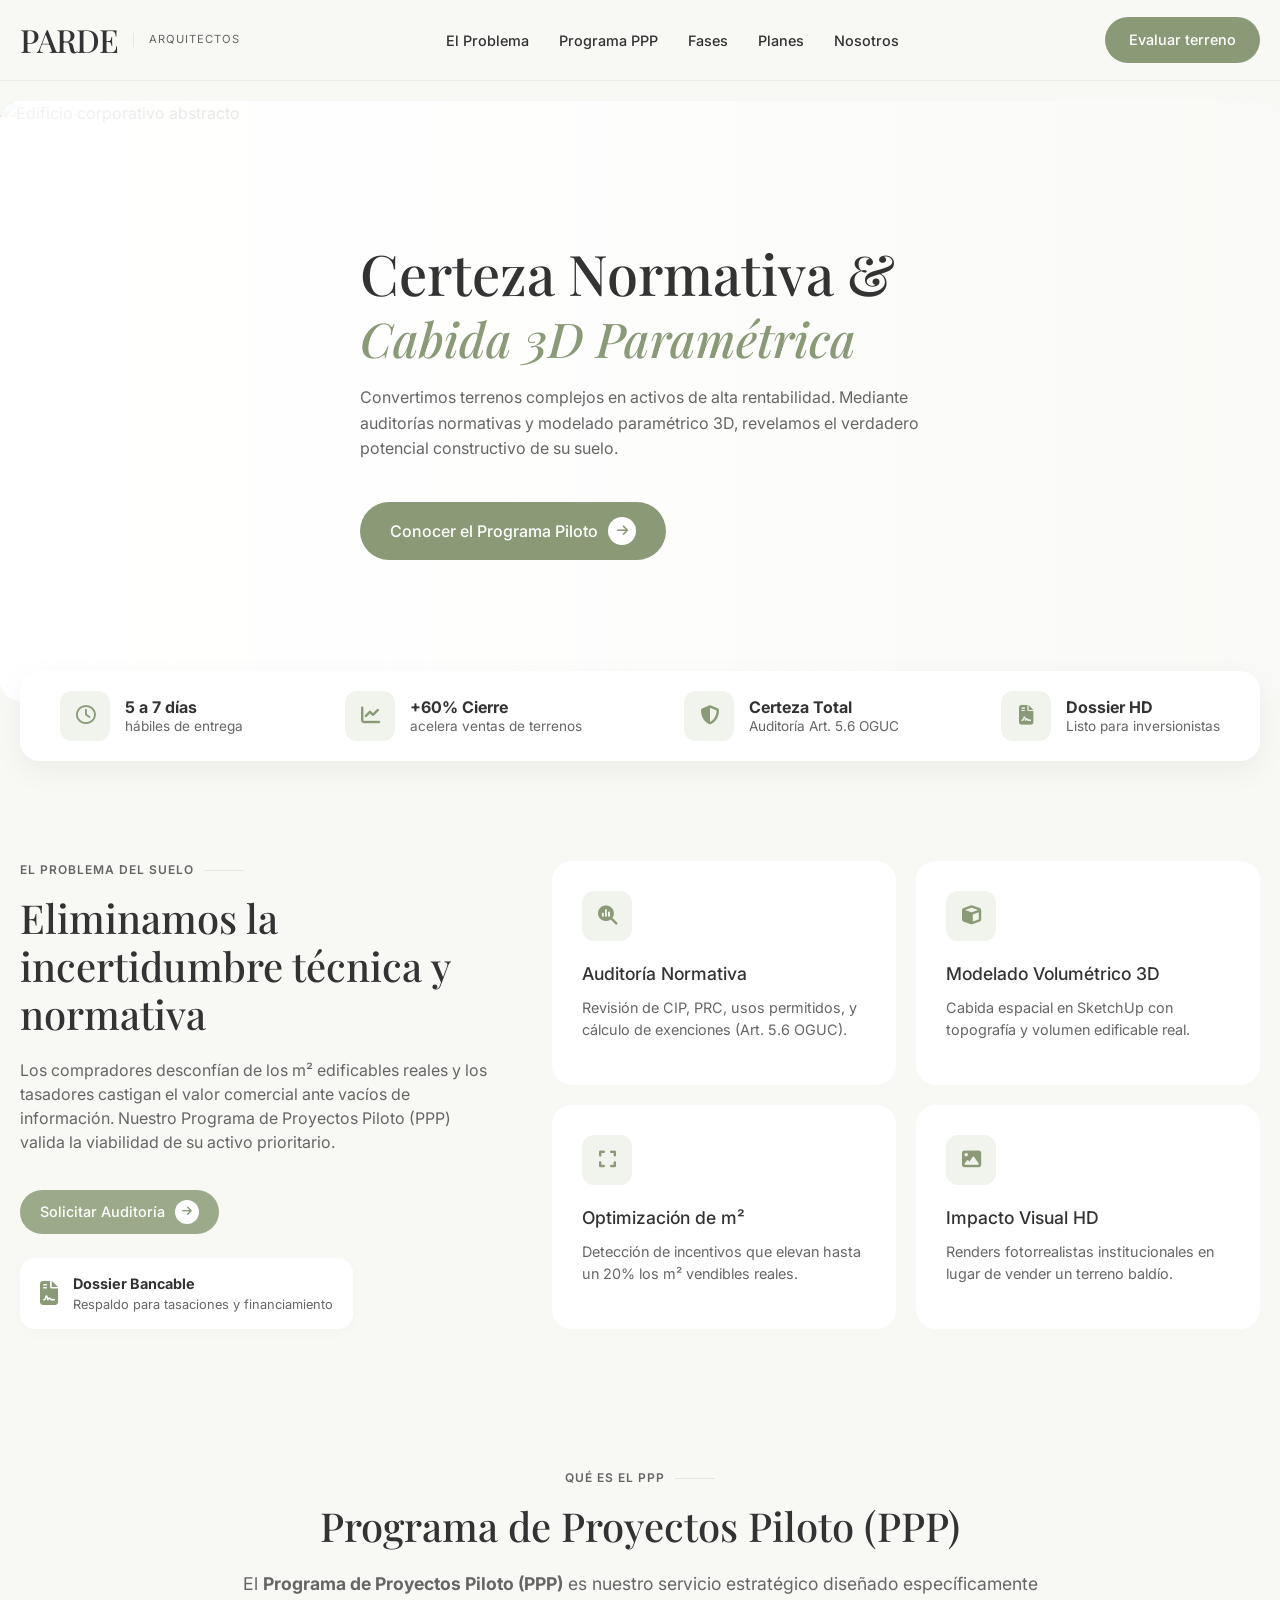
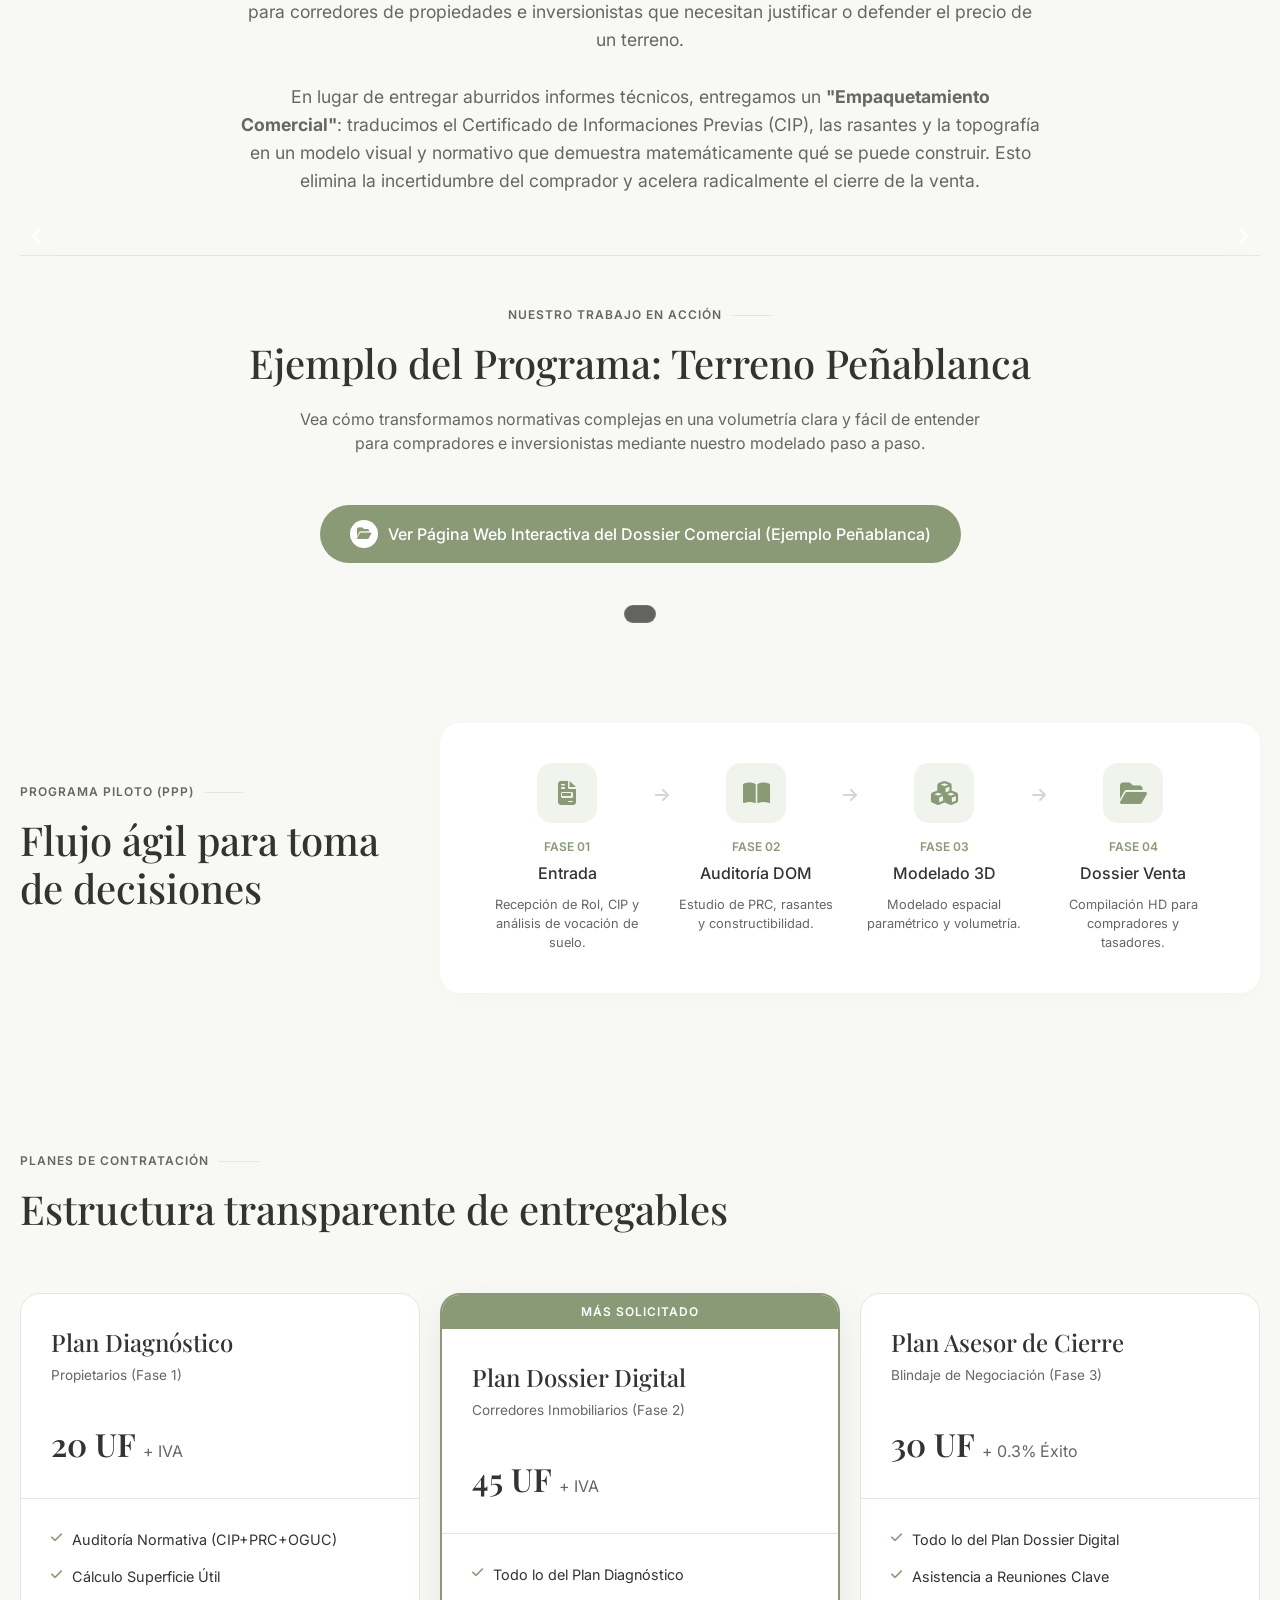
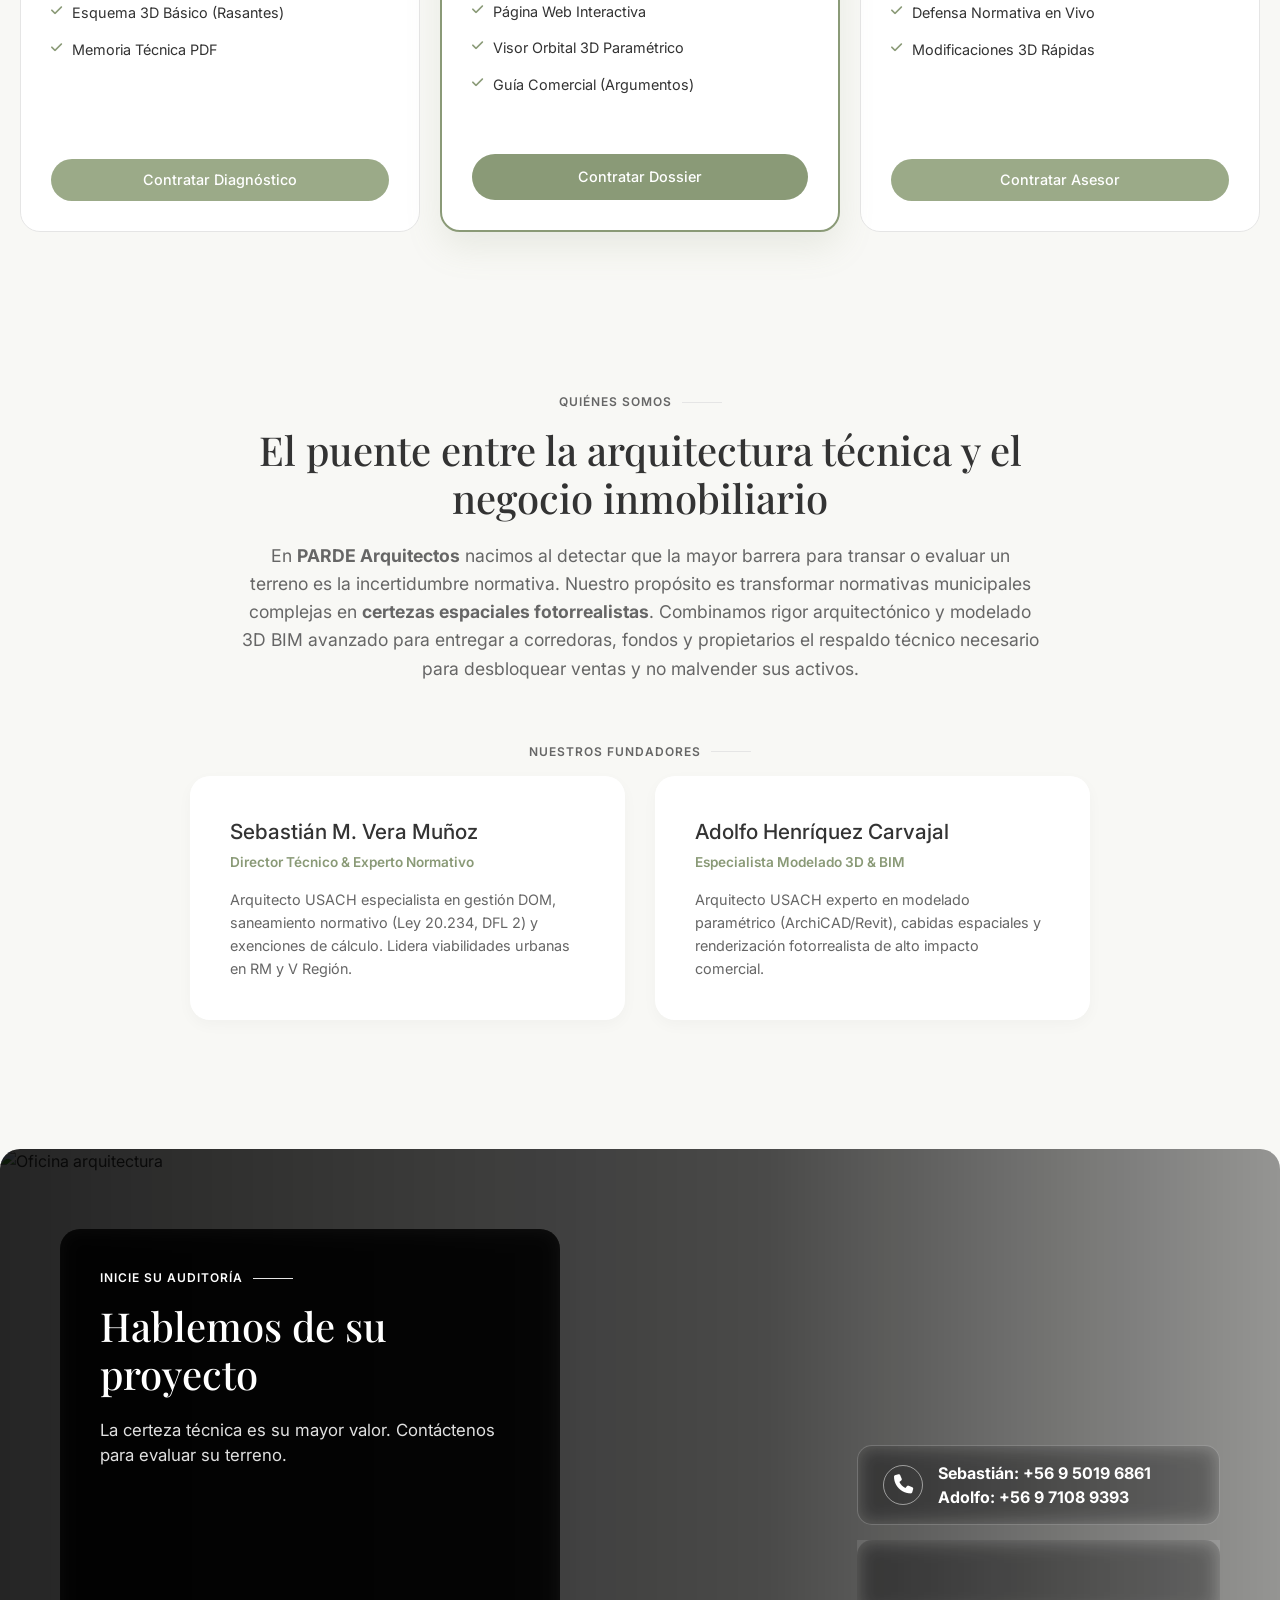
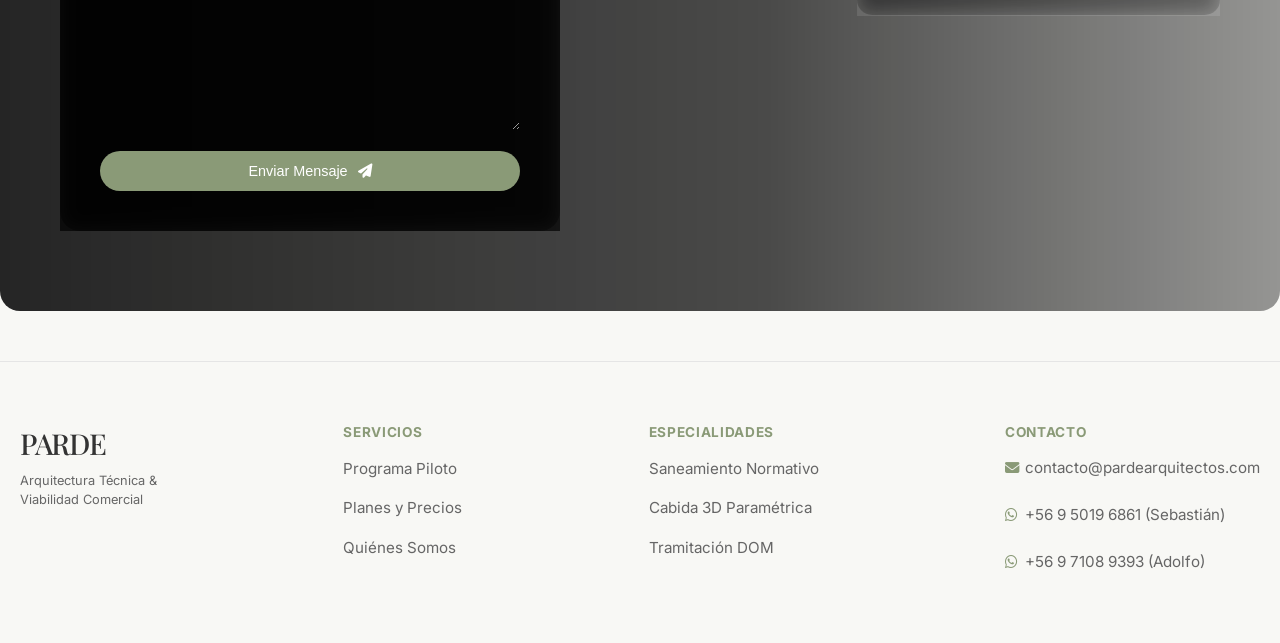
==== commit b8dfc3e4: "Add files via upload" ====
--- a/index.html
+++ b/index.html
@@ -54,7 +54,7 @@
         </div>
         <div class="container hero-content">
             <h2 class="hero-title">Certeza Normativa & <br> <span class="italic-serif">Cabida 3D Paramétrica</span></h2>
-            <p class="hero-subtitle">Desbloqueamos activos estancados transformando planos 2D en certezas espaciales fotorrealistas. Mitigue riesgos antes de comprar o vender suelo.</p>
+            <p class="hero-subtitle">Convertimos terrenos complejos en activos de alta rentabilidad. Mediante auditorías normativas y modelado paramétrico 3D, revelamos el verdadero potencial constructivo de su suelo.</p>
             <a href="#planes" class="btn btn-primary btn-large">Conocer el Programa Piloto <i class="fa-solid fa-arrow-right"></i></a>
         </div>
     </section>
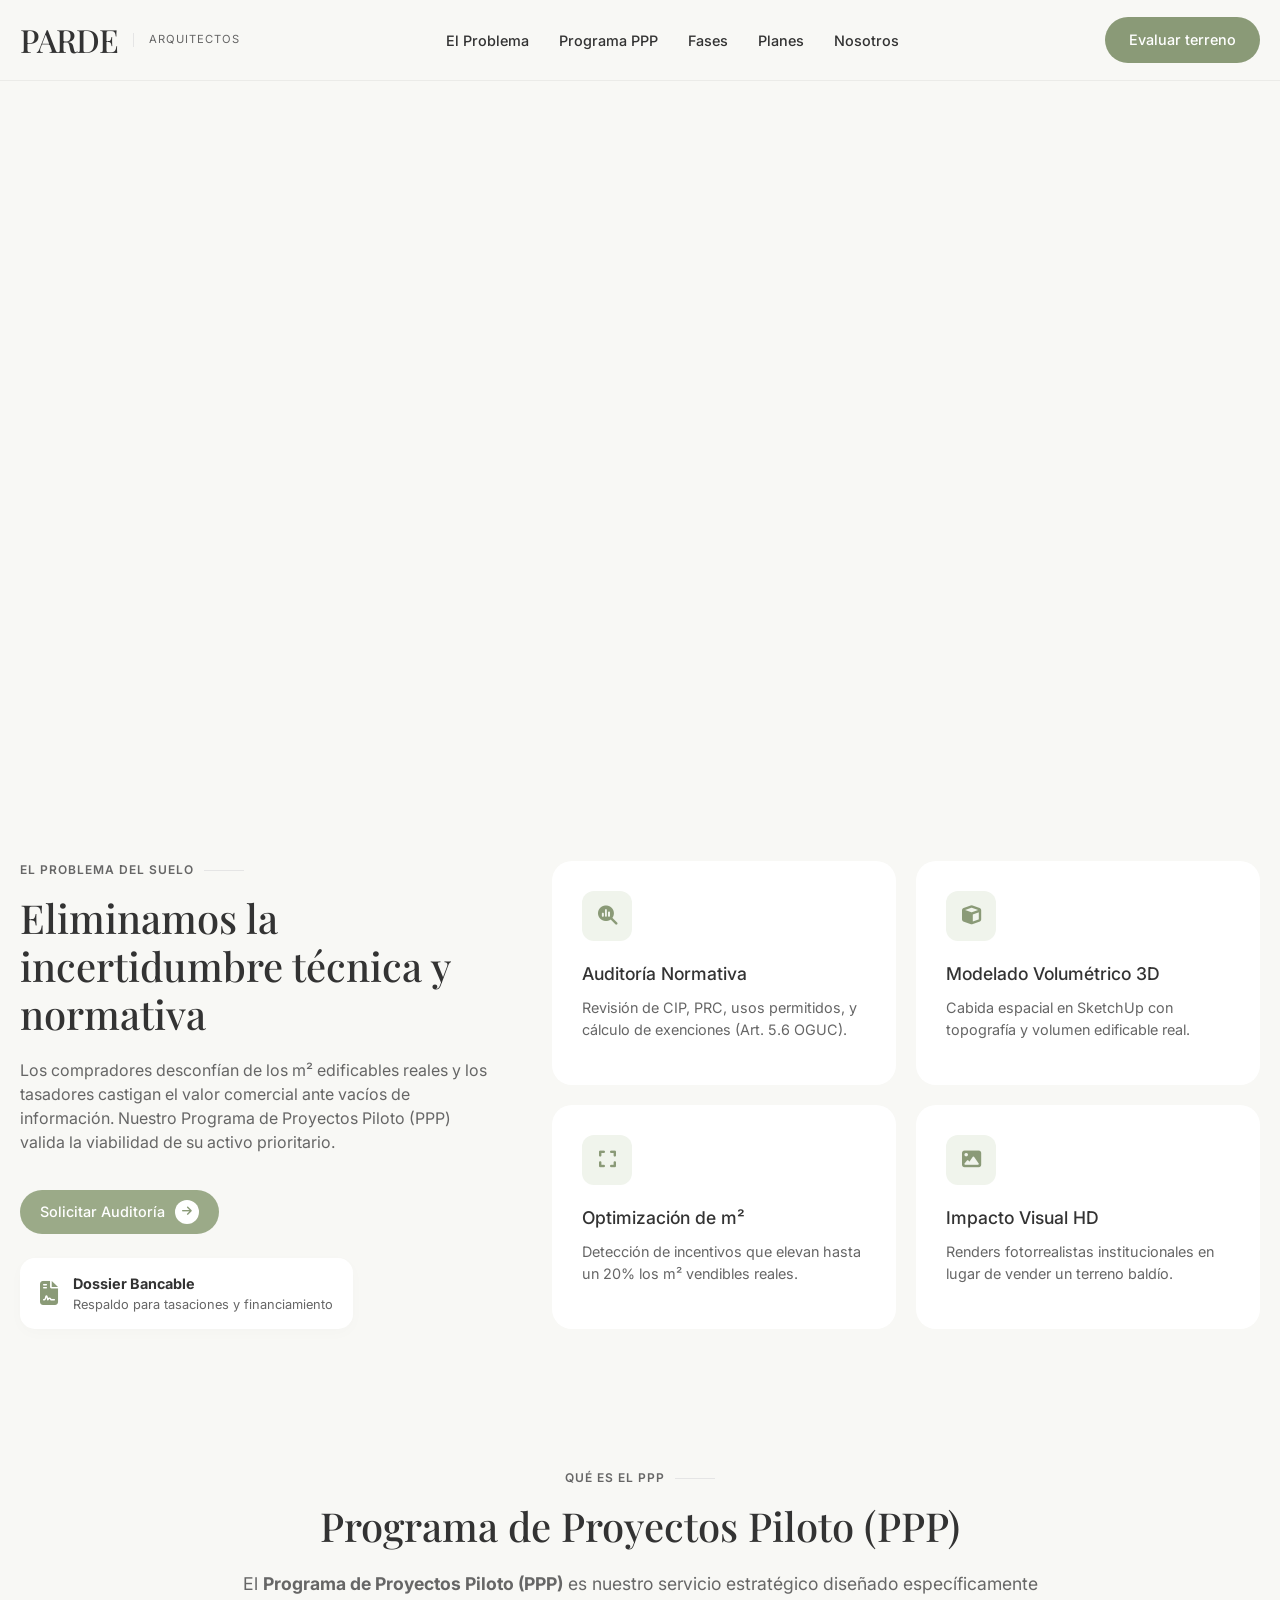
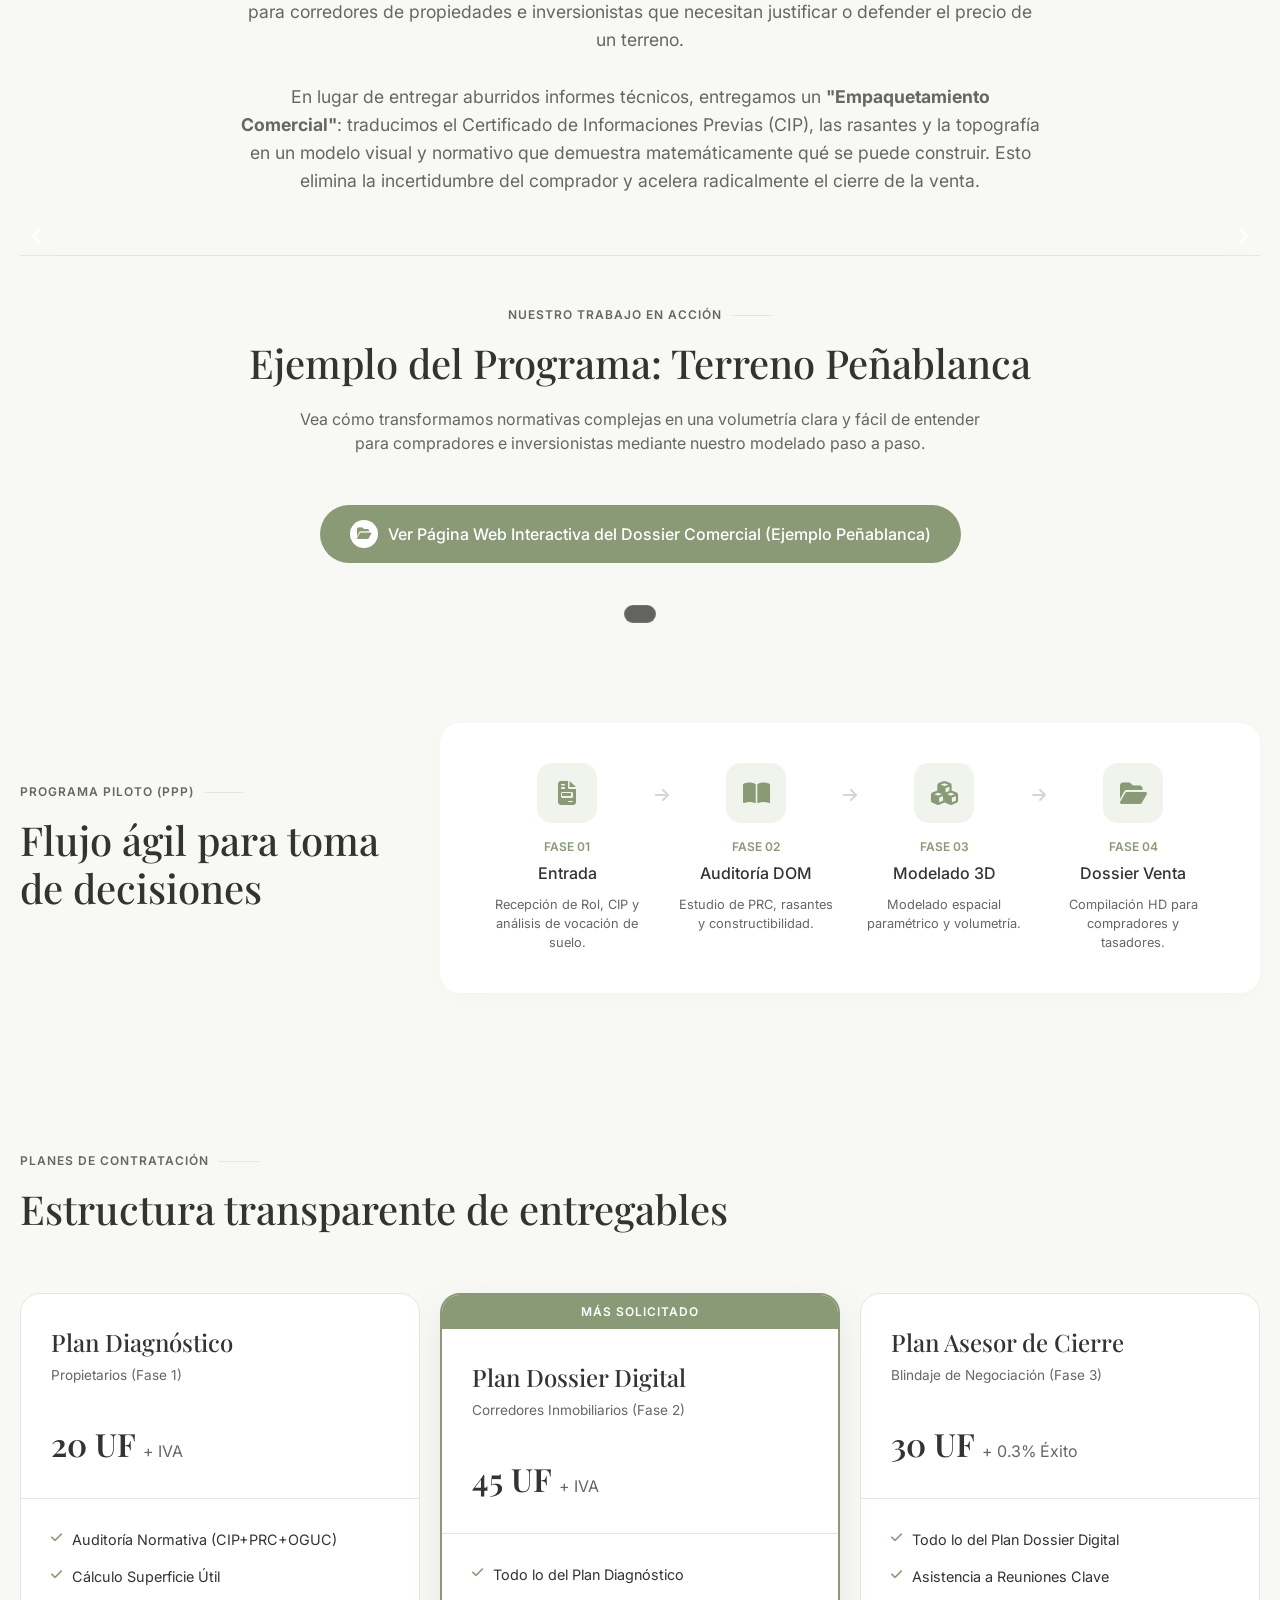
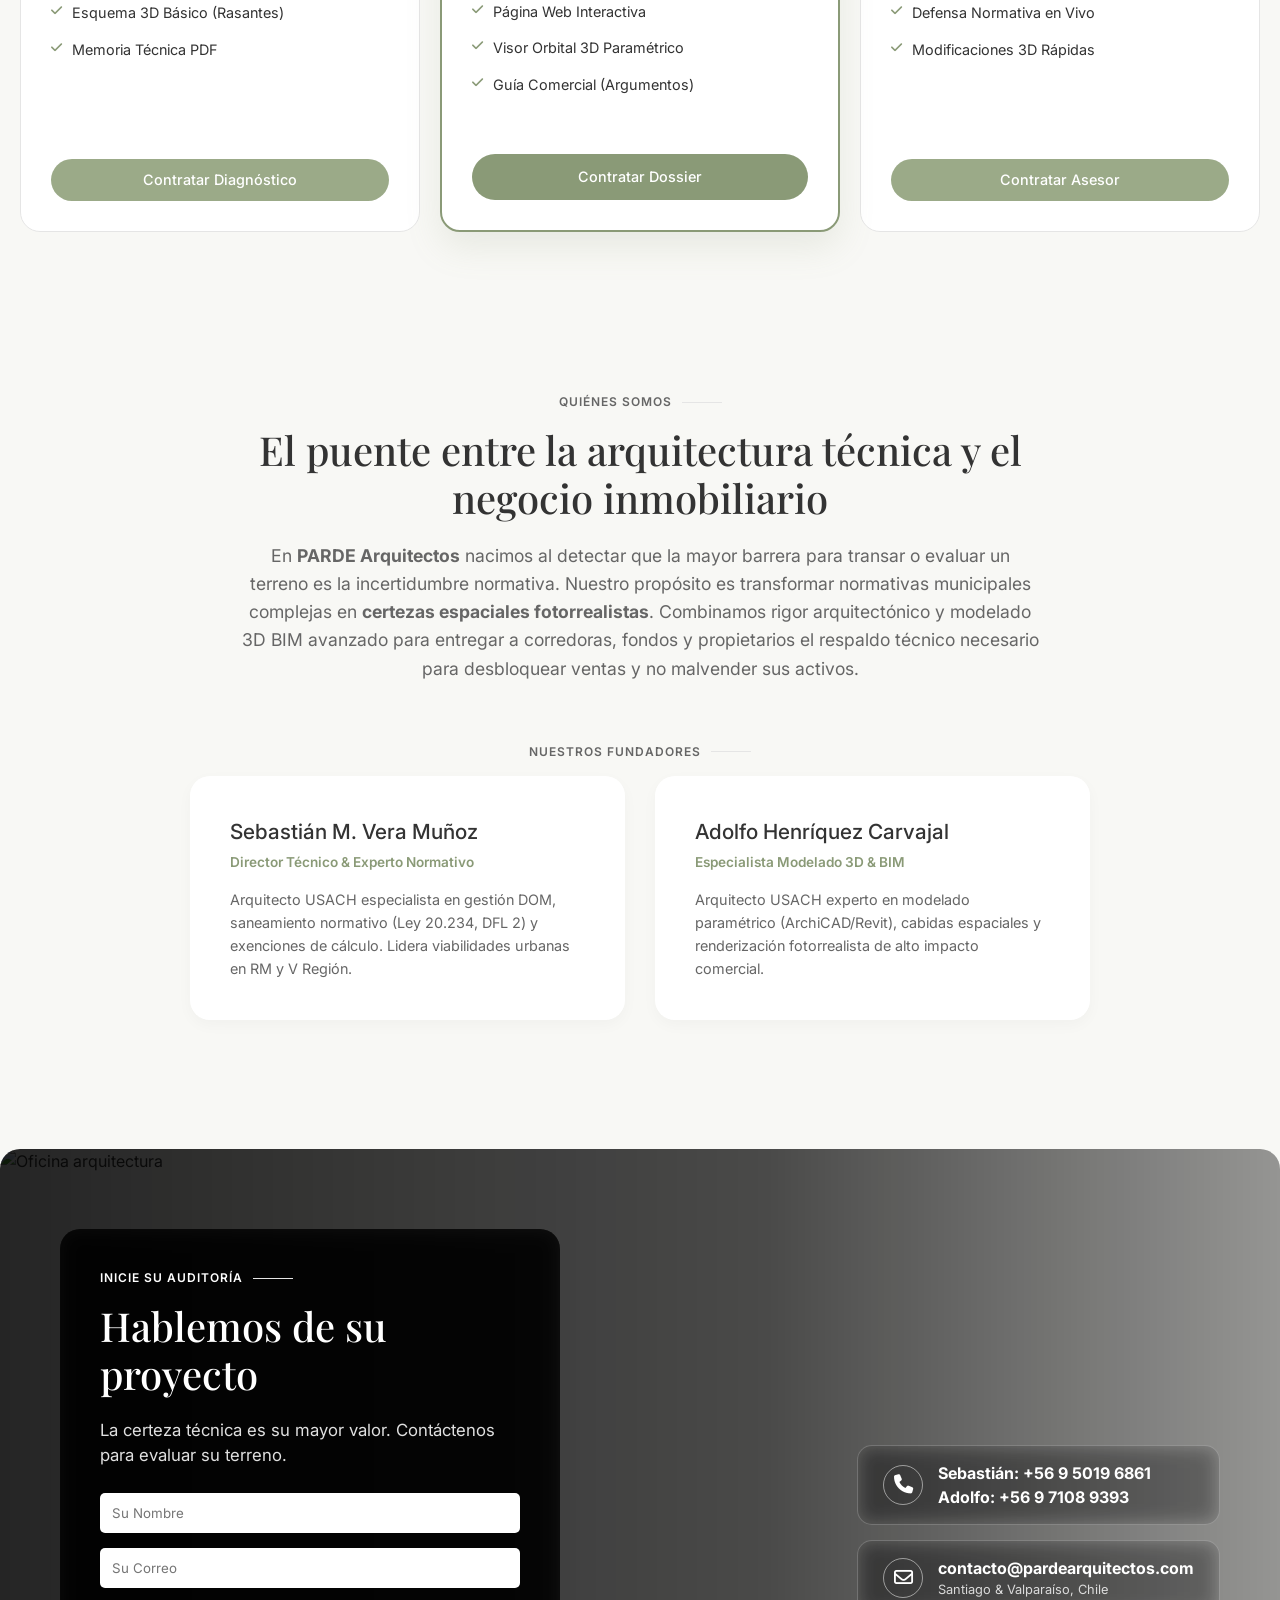
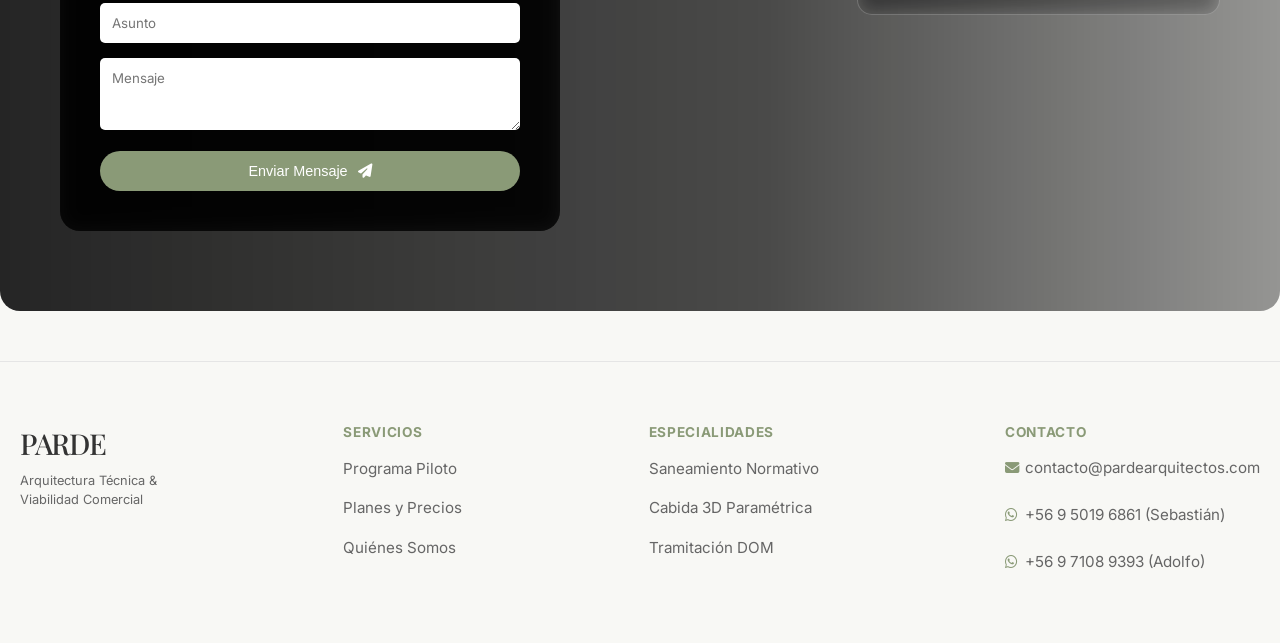
==== commit e3da8e00: "Add files via upload" ====
--- a/index.html
+++ b/index.html
@@ -303,7 +303,7 @@
             <p style="color:#e0e0e0; margin-bottom: 25px;">La certeza técnica es su mayor valor. Contáctenos para evaluar su terreno.</p>
             <form action="https://api.web3forms.com/submit" method="POST" class="contact-form">
                 <!-- LLAVE DE WEB3FORMS (Reemplazar con la tuya) -->
-                <input type="hidden" name="access_key" value="AQUI_TU_API_KEY_DE_WEB3FORMS">
+                <input type="hidden" name="access_key" value="e490e5d7-70f1-4840-95e6-b4c4a9084d18">
                 <!-- Personalización del asunto del correo -->
                 <input type="hidden" name="subject" value="Nuevo Lead desde la Landing Page PARDE">
                 <!-- Honeypot para evitar Spam de Bots -->
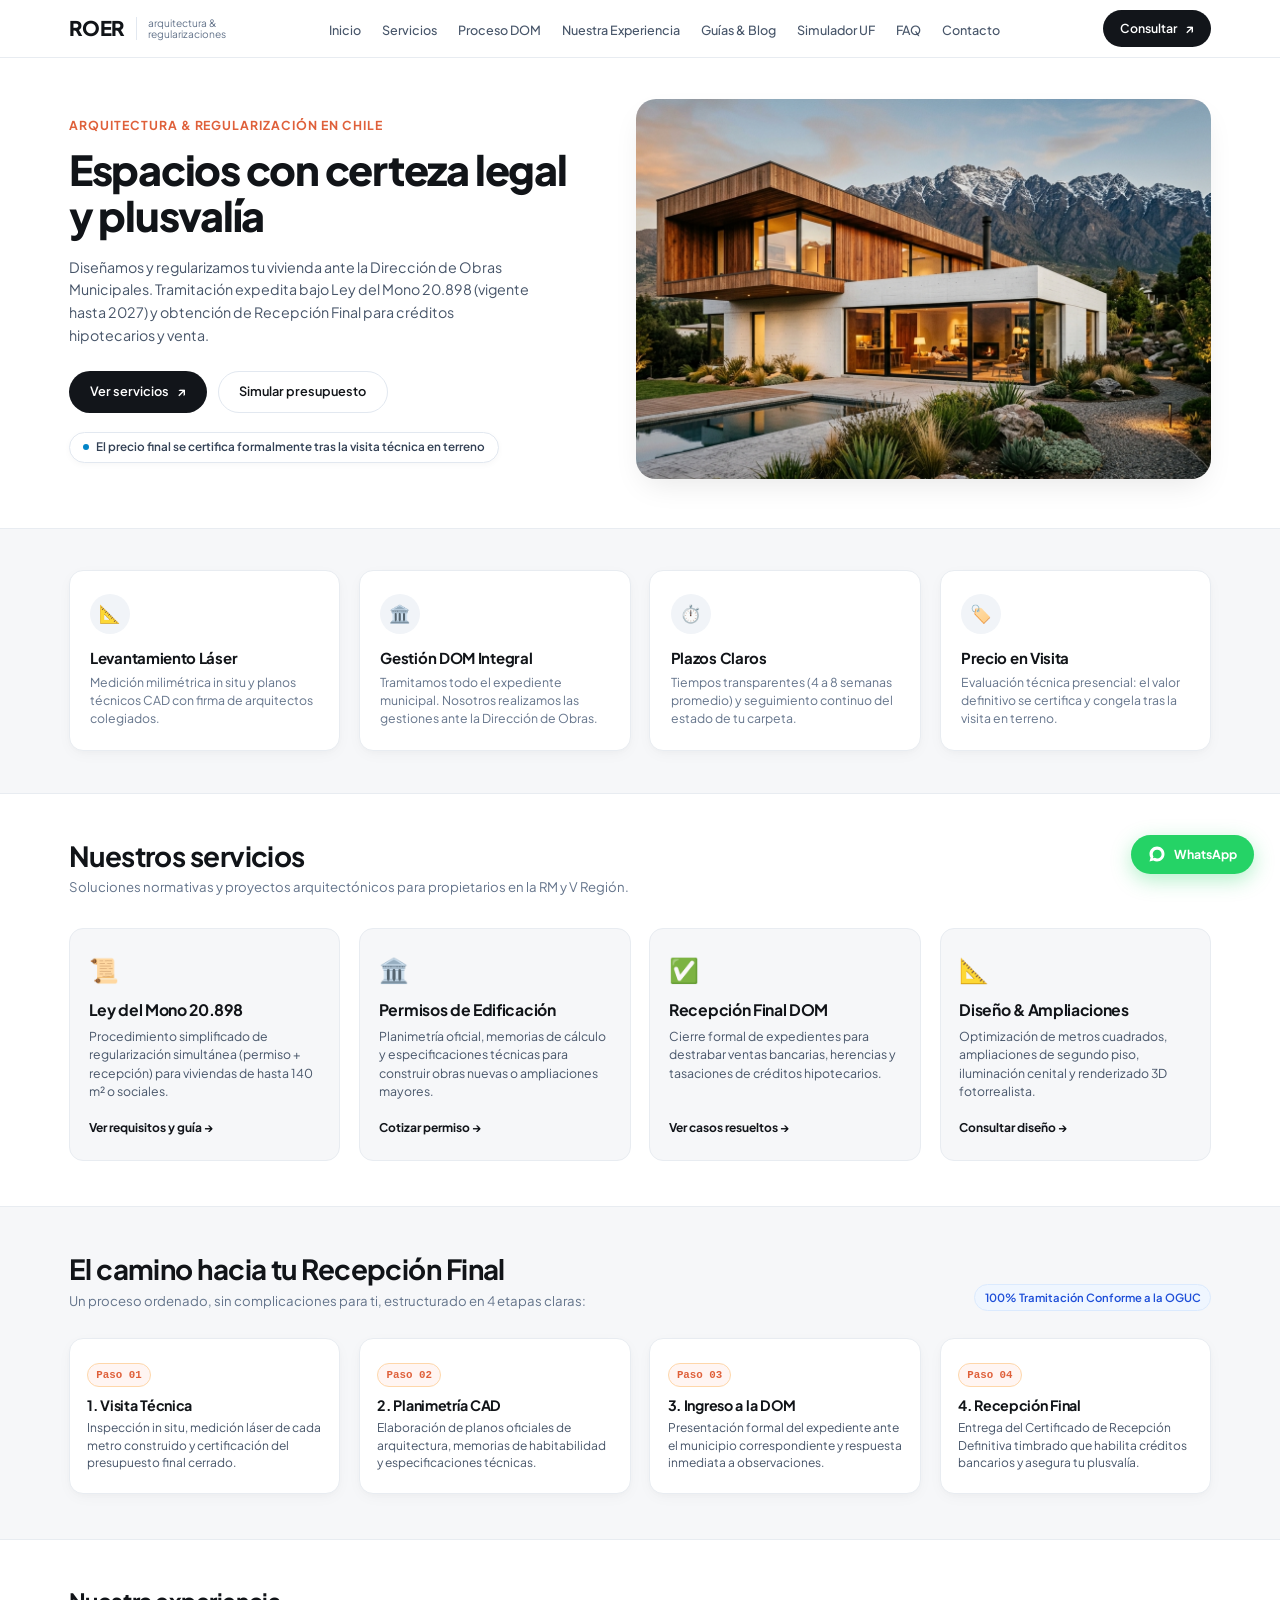
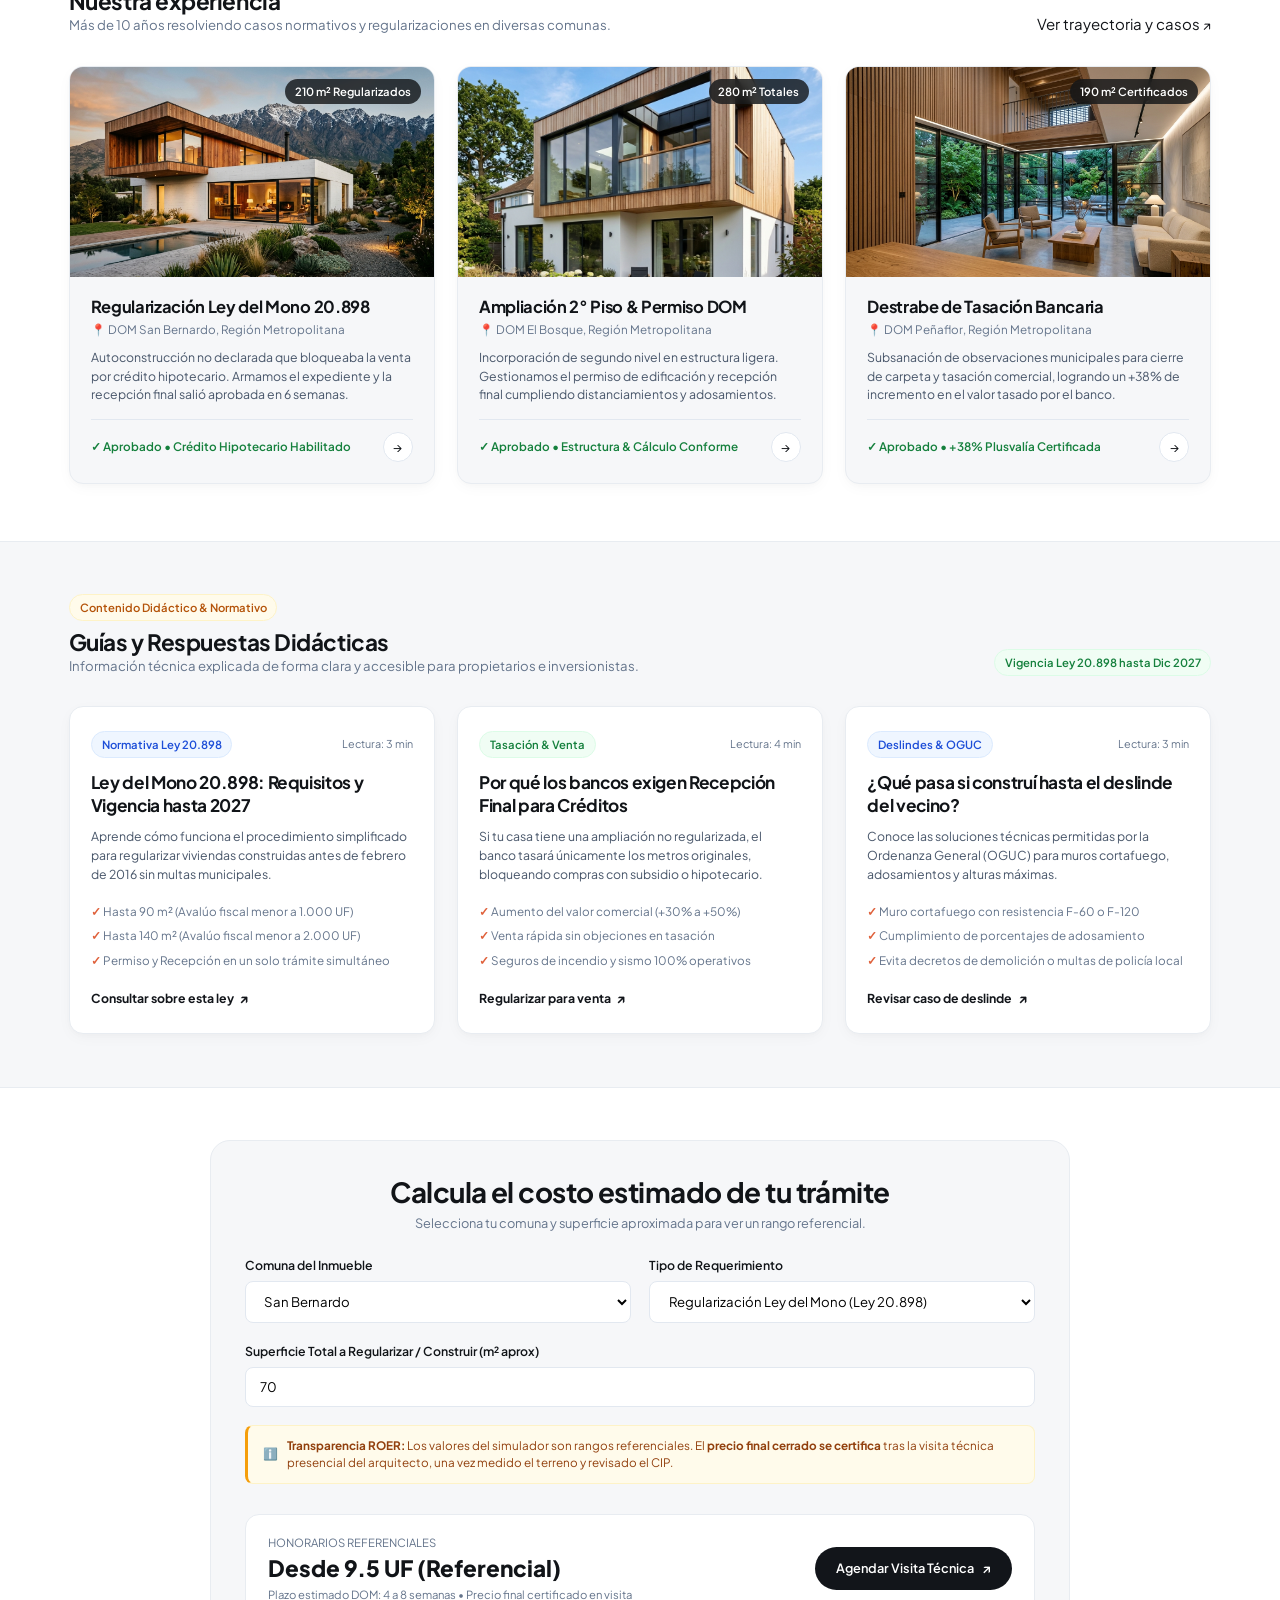
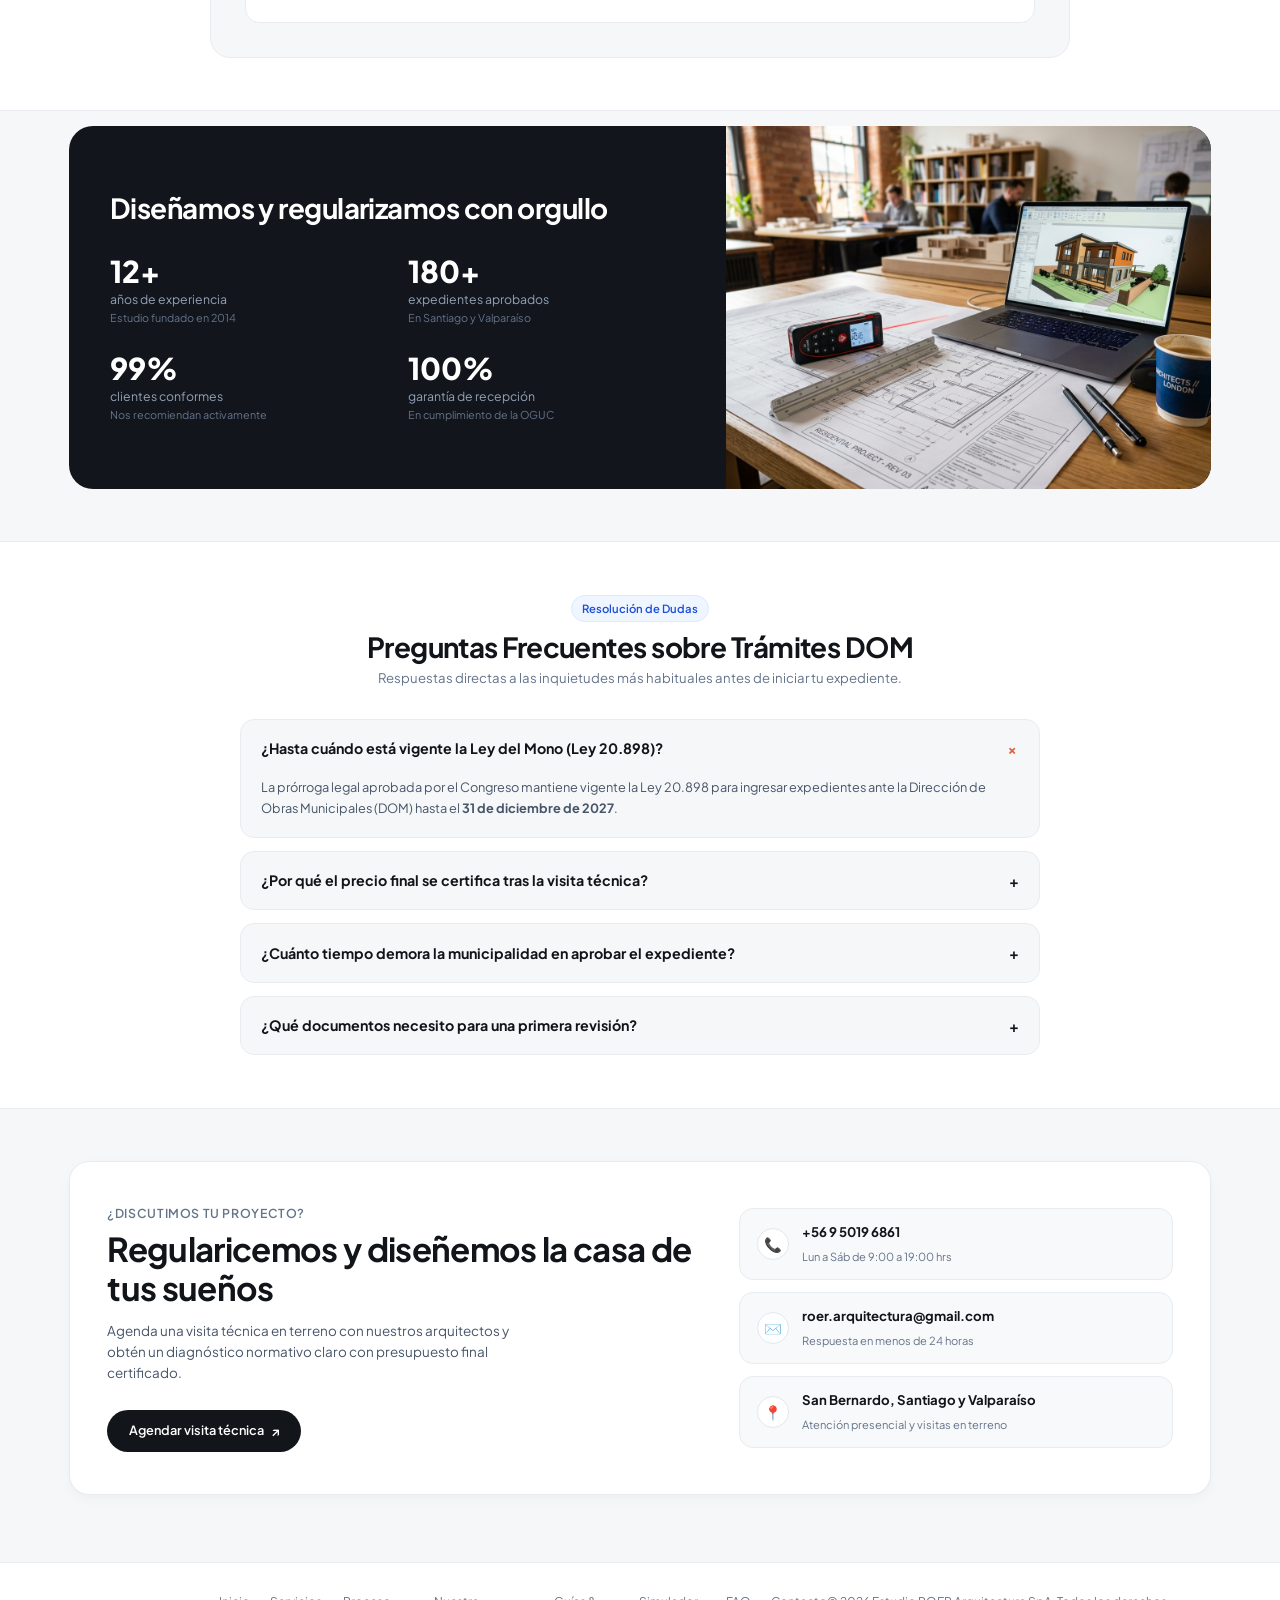
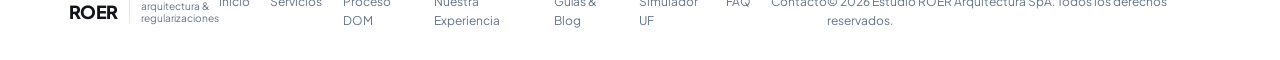
==== commit 807d0033: "Add files via upload" ====
--- a/index.html
+++ b/index.html
@@ -1,648 +1,698 @@
 <!DOCTYPE html>
-<html lang="es">
+<html lang="es-CL">
 <head>
-    <meta charset="UTF-8">
-    <meta name="viewport" content="width=device-width, initial-scale=1.0">
-    
-    <!-- SEO Meta Tags -->
-    <title>PARDE Arquitectos | Estudio de Cabida 3D y Certeza Normativa</title>
-    <meta name="description" content="PARDE Arquitectos: Especialistas en estudios de cabida 3D, auditorías normativas DOM y mitigación de riesgos para compra y venta de terrenos en Chile.">
-    <meta name="keywords" content="estudio de cabida, cabida 3D, certeza normativa, auditoría DOM, arquitectura chile, venta terrenos, viabilidad comercial, arquitectos santiago, plan regulador, CIP">
-    <meta name="author" content="PARDE Arquitectos">
-    
-    <!-- Open Graph for Social Sharing -->
-    <meta property="og:title" content="PARDE Arquitectos | Estudio de Cabida 3D y Certeza Normativa">
-    <meta property="og:description" content="Desbloqueamos ventas de terrenos con auditorías técnicas y cabidas 3D paramétricas para inversionistas y corredores en Chile.">
-    <meta property="og:type" content="website">
-    <meta property="og:url" content="https://www.pardearquitectos.com">
-    <meta property="og:image" content="https://images.unsplash.com/photo-1486406146926-c627a92ad1ab?ixlib=rb-4.0.3&auto=format&fit=crop&w=1200&q=80">
-    
-    <link rel="stylesheet" href="parde_estilos.css">
-    <link rel="stylesheet" href="https://cdnjs.cloudflare.com/ajax/libs/font-awesome/6.4.0/css/all.min.css">
-    <link href="https://fonts.googleapis.com/css2?family=Playfair+Display:ital,wght@0,400;0,500;0,600;1,400&family=Inter:wght@300;400;500;600&display=swap" rel="stylesheet">
+  <meta charset="UTF-8">
+  <meta name="viewport" content="width=device-width, initial-scale=1.0, maximum-scale=5.0">
+  
+  <!-- SEO Primary Meta Tags -->
+  <title>Estudio ROER | Regularización Ley del Mono 20.898 & Permisos DOM Chile</title>
+  <meta name="title" content="Estudio ROER | Regularización Ley del Mono 20.898 & Permisos DOM Chile">
+  <meta name="description" content="Estudio de Arquitectura especializado en Regularización Ley 20.898 (Ley del Mono vigente hasta 2027), Permisos de Edificación DOM y Recepción Final en Santiago y Valparaíso. Presupuesto final certificado tras visita técnica.">
+  <meta name="keywords" content="Regularizacion Ley del Mono, Ley 20898 Chile, Permiso de Edificacion DOM, Recepcion Final Municipal, Arquitectos regularizar casa San Bernardo, El Bosque, Penaflor, Buin, Valparaiso">
+  <meta name="author" content="Estudio ROER Arquitectura">
+  <meta name="robots" content="index, follow, max-image-preview:large, max-snippet:-1, max-video-preview:-1">
+  <link rel="canonical" href="https://www.estudioroer.com/">
+
+  <!-- Open Graph / WhatsApp / Facebook -->
+  <meta property="og:type" content="website">
+  <meta property="og:url" content="https://www.estudioroer.com/">
+  <meta property="og:title" content="Estudio ROER | Regularización y Soluciones Normativas DOM Chile">
+  <meta property="og:description" content="Regularización de viviendas bajo Ley 20.898, Permisos DOM y Recepción Final. Asesoría técnica presencial con presupuesto certificado.">
+  <meta property="og:image" content="https://www.estudioroer.com/assets/images/hero_architectural_house.jpg">
+  <meta property="og:locale" content="es_CL">
+
+  <!-- Schema.org JSON-LD Structured Data for Google Rich Results -->
+  <script type="application/ld+json">
+  {
+    "@context": "https://schema.org",
+    "@graph": [
+      {
+        "@type": "ProfessionalService",
+        "name": "Estudio ROER Arquitectura",
+        "url": "https://www.estudioroer.com/",
+        "telephone": "+56950196861",
+        "email": "roer.arquitectura@gmail.com",
+        "address": {
+          "@type": "PostalAddress",
+          "addressLocality": "Santiago",
+          "addressRegion": "Región Metropolitana",
+          "addressCountry": "CL"
+        },
+        "description": "Estudio de arquitectura especializado en Regularización de Viviendas (Ley 20.898 Ley del Mono), Permisos de Edificación y Recepción Final ante la DOM.",
+        "areaServed": ["San Bernardo", "El Bosque", "Peñaflor", "Buin", "Paine", "Maipú", "Puente Alto", "Valparaíso", "Viña del Mar"]
+      },
+      {
+        "@type": "FAQPage",
+        "mainEntity": [
+          {
+            "@type": "Question",
+            "name": "¿Hasta cuándo está vigente la Ley del Mono 20.898?",
+            "acceptedAnswer": {
+              "@type": "Answer",
+              "text": "La Ley 20.898 está vigente para el ingreso de expedientes ante la Dirección de Obras Municipales (DOM) hasta el 31 de diciembre de 2027."
+            }
+          },
+          {
+            "@type": "Question",
+            "name": "¿Cuándo se certifica el precio final de la regularización?",
+            "acceptedAnswer": {
+              "@type": "Answer",
+              "text": "Los valores calculados en línea son referenciales. El precio final y cerrado se certifica formalmente tras la visita técnica en terreno del arquitecto, revisando deslindes, CIP y condiciones estructurales."
+            }
+          }
+        ]
+      }
+    ]
+  }
+  </script>
+
+  <!-- Google Fonts: Plus Jakarta Sans -->
+  <link rel="preconnect" href="https://fonts.googleapis.com">
+  <link rel="preconnect" href="https://fonts.gstatic.com" crossorigin>
+  <link href="https://fonts.googleapis.com/css2?family=Plus+Jakarta+Sans:wght@400;500;600;700;800&display=swap" rel="stylesheet">
+
+  <link rel="stylesheet" href="css/optik-theme.css">
+  <link rel="shortcut icon" href="assets/images/logo-roer-oficial.png" type="image/png">
 </head>
 <body>
 
-    <!-- Header -->
-    <header class="header">
-        <div class="container header-container">
-            <div class="logo">
-                <h1>PARDE</h1>
-                <span>arquitectos</span>
-            </div>
-            <nav class="nav-menu">
-                <ul>
-                    <li><a href="#beneficios">El Problema</a></li>
-                    <li><a href="#ejemplo-3d">Programa PPP</a></li>
-                    <li><a href="#fases">Fases</a></li>
-                    <li><a href="#planes">Planes</a></li>
-                    <li><a href="#nosotros">Nosotros</a></li>
-                </ul>
-            </nav>
-            <div class="header-actions">
-                <a href="#contacto" class="btn btn-primary">Evaluar terreno</a>
-                <button class="menu-toggle"><i class="fa-solid fa-bars"></i></button>
-            </div>
-        </div>
-    </header>
-
-    <!-- Hero Section -->
-    <section class="hero scroll-animate fade-up">
-        <div class="hero-background parallax-bg">
-            <img src="https://images.unsplash.com/photo-1486406146926-c627a92ad1ab?ixlib=rb-4.0.3&auto=format&fit=crop&w=1920&q=80" alt="Edificio corporativo abstracto">
-            <div class="hero-overlay"></div>
-        </div>
-        <div class="container hero-content">
-            <h2 class="hero-title">Certeza Normativa & <br> <span class="italic-serif">Cabida 3D Paramétrica</span></h2>
-            <p class="hero-subtitle">Convertimos terrenos complejos en activos de alta rentabilidad. Mediante auditorías normativas y modelado paramétrico 3D, revelamos el verdadero potencial constructivo de su suelo.</p>
-            <a href="#planes" class="btn btn-primary btn-large">Conocer el Programa Piloto <i class="fa-solid fa-arrow-right"></i></a>
-        </div>
-    </section>
-
-    <!-- Stats Bar -->
-    <div class="container">
-        <div class="stats-bar scroll-animate slide-in-bottom">
-            <div class="stat-item">
-                <div class="icon-box"><i class="fa-regular fa-clock"></i></div>
-                <p><strong>5 a 7 días</strong><br>hábiles de entrega</p>
-            </div>
-            <div class="stat-item">
-                <div class="icon-box"><i class="fa-solid fa-chart-line"></i></div>
-                <p><strong>+60% Cierre</strong><br>acelera ventas de terrenos</p>
-            </div>
-            <div class="stat-item">
-                <div class="icon-box"><i class="fa-solid fa-shield-halved"></i></div>
-                <p><strong>Certeza Total</strong><br>Auditoría Art. 5.6 OGUC</p>
-            </div>
-            <div class="stat-item">
-                <div class="icon-box"><i class="fa-solid fa-file-contract"></i></div>
-                <p><strong>Dossier HD</strong><br>Listo para inversionistas</p>
-            </div>
-        </div>
-    </div>
-
-    <!-- Features Section -->
-    <section id="beneficios" class="features container">
-        <div class="features-left scroll-animate slide-in-left">
-            <span class="section-subtitle">EL PROBLEMA DEL SUELO</span>
-            <h2 class="section-title">Eliminamos la incertidumbre técnica y normativa</h2>
-            <p>Los compradores desconfían de los m² edificables reales y los tasadores castigan el valor comercial ante vacíos de información. Nuestro Programa de Proyectos Piloto (PPP) valida la viabilidad de su activo prioritario.</p>
-            <a href="#contacto" class="btn btn-secondary mt-3">Solicitar Auditoría <i class="fa-solid fa-arrow-right"></i></a>
-            
-            <div class="eco-badge mt-4">
-                <i class="fa-solid fa-file-contract"></i>
-                <div>
-                    <strong>Dossier Bancable</strong>
-                    <p>Respaldo para tasaciones y financiamiento</p>
-                </div>
-            </div>
-        </div>
-        <div class="features-right">
-            <div class="feature-card scroll-animate fade-up delay-1">
-                <div class="icon-box"><i class="fa-solid fa-magnifying-glass-chart"></i></div>
-                <div>
-                    <h3>Auditoría Normativa</h3>
-                    <p>Revisión de CIP, PRC, usos permitidos, y cálculo de exenciones (Art. 5.6 OGUC).</p>
-                </div>
-            </div>
-            <div class="feature-card scroll-animate fade-up delay-2">
-                <div class="icon-box"><i class="fa-solid fa-cube"></i></div>
-                <div>
-                    <h3>Modelado Volumétrico 3D</h3>
-                    <p>Cabida espacial en SketchUp con topografía y volumen edificable real.</p>
-                </div>
-            </div>
-            <div class="feature-card scroll-animate fade-up delay-3">
-                <div class="icon-box"><i class="fa-solid fa-expand"></i></div>
-                <div>
-                    <h3>Optimización de m²</h3>
-                    <p>Detección de incentivos que elevan hasta un 20% los m² vendibles reales.</p>
-                </div>
-            </div>
-            <div class="feature-card scroll-animate fade-up delay-4">
-                <div class="icon-box"><i class="fa-solid fa-image"></i></div>
-                <div>
-                    <h3>Impacto Visual HD</h3>
-                    <p>Renders fotorrealistas institucionales en lugar de vender un terreno baldío.</p>
-                </div>
-            </div>
-        </div>
-    </section>
-
-    <!-- Caso de Éxito / Ejemplo 3D -->
-    <section id="ejemplo-3d" class="example-3d container scroll-animate fade-up" style="padding: 40px 20px 80px 20px;">
-                <div class="section-header text-center" style="margin-bottom: 40px; display: flex; flex-direction: column; align-items: center;">
-            <span class="section-subtitle" style="justify-content: center;">QUÉ ES EL PPP</span>
-            <h2 class="section-title">Programa de Proyectos Piloto (PPP)</h2>
-            <p style="color: var(--text-light); max-width: 800px; margin: 0 auto 20px auto; text-align: center; font-size: 1.1rem; line-height: 1.6;">
-                El <strong>Programa de Proyectos Piloto (PPP)</strong> es nuestro servicio estratégico diseñado específicamente para corredores de propiedades e inversionistas que necesitan justificar o defender el precio de un terreno. 
-                <br><br>En lugar de entregar aburridos informes técnicos, entregamos un <strong>"Empaquetamiento Comercial"</strong>: traducimos el Certificado de Informaciones Previas (CIP), las rasantes y la topografía en un modelo visual y normativo que demuestra matemáticamente qué se puede construir. Esto elimina la incertidumbre del comprador y acelera radicalmente el cierre de la venta.
-            </p>
-        </div>
-
-        <div class="section-header text-center" style="margin-bottom: 50px; display: flex; flex-direction: column; align-items: center; border-top: 1px solid var(--border-color); padding-top: 50px;">
-            <span class="section-subtitle" style="justify-content: center;">NUESTRO TRABAJO EN ACCIÓN</span>
-            <h2 class="section-title">Ejemplo del Programa: Terreno Peñablanca</h2>
-            <p style="color: var(--text-light); max-width: 700px; margin: 0 auto; text-align: center;">Vea cómo transformamos normativas complejas en una volumetría clara y fácil de entender para compradores e inversionistas mediante nuestro modelado paso a paso.</p>
-        </div>
-        <div class="gallery-carousel">
-            <div class="carousel-track" id="track">
-                <!-- Slides injected by JS -->
-                </div>
-                <button class="carousel-btn prev" id="btnPrev"><i class="fa-solid fa-chevron-left"></i></button>
-            <button class="carousel-btn next" id="btnNext"><i class="fa-solid fa-chevron-right"></i></button>
-            
-            <div class="carousel-indicators" id="indicators">
-                <!-- Dots generated by JS -->
-            </div>
-        </div>
-        <div class="text-center scroll-animate fade-up" style="margin-top: 50px;">
-            <a href="ejemplo_demo/3_Dossier_Web_Interactivo/dossier-penablanca.html" class="btn btn-primary btn-large" target="_blank"><i class="fa-solid fa-folder-open"></i> Ver Página Web Interactiva del Dossier Comercial (Ejemplo Peñablanca)</a>
-        </div>
-    </section>
-
-    <!-- Process Section -->
-    <section id="fases" class="process container scroll-animate fade-in">
-        <div class="process-left">
-            <span class="section-subtitle">PROGRAMA PILOTO (PPP)</span>
-            <h2 class="section-title">Flujo ágil para toma <br>de decisiones</h2>
-        </div>
-        <div class="process-steps">
-            <div class="step scroll-animate slide-in-bottom delay-1">
-                <div class="step-icon"><i class="fa-solid fa-file-invoice"></i></div>
-                <span class="step-num">Fase 01</span>
-                <h3>Entrada</h3>
-                <p>Recepción de Rol, CIP y análisis de vocación de suelo.</p>
-            </div>
-            <div class="step-arrow"><i class="fa-solid fa-arrow-right"></i></div>
-            <div class="step scroll-animate slide-in-bottom delay-2">
-                <div class="step-icon"><i class="fa-solid fa-book-open"></i></div>
-                <span class="step-num">Fase 02</span>
-                <h3>Auditoría DOM</h3>
-                <p>Estudio de PRC, rasantes y constructibilidad.</p>
-            </div>
-            <div class="step-arrow"><i class="fa-solid fa-arrow-right"></i></div>
-            <div class="step scroll-animate slide-in-bottom delay-3">
-                <div class="step-icon"><i class="fa-solid fa-cubes"></i></div>
-                <span class="step-num">Fase 03</span>
-                <h3>Modelado 3D</h3>
-                <p>Modelado espacial paramétrico y volumetría.</p>
-            </div>
-            <div class="step-arrow"><i class="fa-solid fa-arrow-right"></i></div>
-            <div class="step scroll-animate slide-in-bottom delay-4">
-                <div class="step-icon"><i class="fa-solid fa-folder-open"></i></div>
-                <span class="step-num">Fase 04</span>
-                <h3>Dossier Venta</h3>
-                <p>Compilación HD para compradores y tasadores.</p>
-            </div>
-        </div>
-    </section>
-
-    <!-- Projects (Planes) Section -->
-    <section id="planes" class="projects container scroll-animate fade-up">
-        <div class="section-header">
+  <!-- ==========================================================================
+       BARRA DE SECCIONES (ORDENADA DE LO MÁS GENERAL A LO MÁS ACCIONABLE)
+       1. Inicio (General)
+       2. Servicios (Soluciones)
+       3. Proceso DOM (Metodología Didáctica)
+       4. Nuestra Experiencia (Casos Reales)
+       5. Guías & Blog (Contenido Educativo SEO)
+       6. Simulador UF (Herramienta Interactiva)
+       7. Preguntas Frecuentes (FAQ)
+       8. Contacto (Acción Final)
+       ========================================================================== -->
+  <header class="site-navbar">
+    <div class="container">
+      <div class="nav-inner">
+        <a href="#inicio" class="nav-brand">
+          <div class="nav-brand-logo-text">ROER</div>
+          <div class="nav-brand-tagline">arquitectura &<br>regularizaciones</div>
+        </a>
+
+        <ul class="nav-menu" id="navMenu">
+          <li><a href="#inicio" class="nav-link">Inicio</a></li>
+          <li><a href="#servicios" class="nav-link">Servicios</a></li>
+          <li><a href="#proceso" class="nav-link">Proceso DOM</a></li>
+          <li><a href="#experiencia" class="nav-link">Nuestra Experiencia</a></li>
+          <li><a href="#guias" class="nav-link">Guías & Blog</a></li>
+          <li><a href="#simulador" class="nav-link">Simulador UF</a></li>
+          <li><a href="#faq" class="nav-link">FAQ</a></li>
+          <li><a href="#contacto" class="nav-link">Contacto</a></li>
+        </ul>
+
+        <div style="display: flex; align-items: center; gap: 0.75rem;">
+          <a href="https://wa.me/56950196861?text=Hola%20Estudio%20ROER,%20quisiera%20agendar%20una%20visita%20t%C3%A9cnica%20de%20evaluaci%C3%B3n." target="_blank" class="btn-pill btn-dark btn-nav-compact">
+            <span>Consultar</span>
+            <span class="btn-arrow">↗</span>
+          </a>
+          <button class="mobile-toggle" id="mobileToggle" aria-label="Abrir menú">☰</button>
+        </div>
+      </div>
+    </div>
+  </header>
+
+  <!-- ==========================================================================
+       1. INICIO (HERO SECTION - VISIÓN GENERAL & PROPUESTA DE VALOR)
+       ========================================================================== -->
+  <section class="hero-wrapper" id="inicio">
+    <div class="container">
+      <div class="hero-grid">
+        <div>
+          <div class="hero-kicker">Arquitectura & Regularización en Chile</div>
+          <h1 class="hero-title">Espacios con certeza legal y plusvalía</h1>
+          <p class="hero-desc">
+            Diseñamos y regularizamos tu vivienda ante la Dirección de Obras Municipales. Tramitación expedita bajo Ley del Mono 20.898 (vigente hasta 2027) y obtención de Recepción Final para créditos hipotecarios y venta.
+          </p>
+
+          <div class="hero-buttons">
+            <a href="#servicios" class="btn-pill btn-dark">
+              <span>Ver servicios</span>
+              <span class="btn-arrow">↗</span>
+            </a>
+            <a href="#simulador" class="btn-pill btn-light">
+              <span>Simular presupuesto</span>
+            </a>
+          </div>
+
+          <div class="notice-pill">
+            <span class="dot"></span>
+            <span>El precio final se certifica formalmente tras la visita técnica en terreno</span>
+          </div>
+        </div>
+
+        <div>
+          <div class="hero-image-frame">
+            <img src="assets/images/hero_architectural_house.jpg" alt="Arquitectura Residencial Estudio ROER">
+          </div>
+        </div>
+      </div>
+    </div>
+  </section>
+
+  <!-- 4 Tarjetas de Pilares Técnicos -->
+  <section class="section-features">
+    <div class="container">
+      <div class="features-grid">
+        <div class="feature-card">
+          <div class="feature-icon-circle">📐</div>
+          <h3 class="feature-title">Levantamiento Láser</h3>
+          <p class="feature-text">Medición milimétrica in situ y planos técnicos CAD con firma de arquitectos colegiados.</p>
+        </div>
+
+        <div class="feature-card">
+          <div class="feature-icon-circle">🏛️</div>
+          <h3 class="feature-title">Gestión DOM Integral</h3>
+          <p class="feature-text">Tramitamos todo el expediente municipal. Nosotros realizamos las gestiones ante la Dirección de Obras.</p>
+        </div>
+
+        <div class="feature-card">
+          <div class="feature-icon-circle">⏱️</div>
+          <h3 class="feature-title">Plazos Claros</h3>
+          <p class="feature-text">Tiempos transparentes (4 a 8 semanas promedio) y seguimiento continuo del estado de tu carpeta.</p>
+        </div>
+
+        <div class="feature-card">
+          <div class="feature-icon-circle">🏷️</div>
+          <h3 class="feature-title">Precio en Visita</h3>
+          <p class="feature-text">Evaluación técnica presencial: el valor definitivo se certifica y congela tras la visita en terreno.</p>
+        </div>
+      </div>
+    </div>
+  </section>
+
+  <!-- ==========================================================================
+       2. SERVICIOS (SOLUCIONES PROFESIONALES)
+       ========================================================================== -->
+  <section class="section-services" id="servicios">
+    <div class="container">
+      <div class="section-head">
+        <h2 class="section-title">Nuestros servicios</h2>
+        <p class="section-subtitle">Soluciones normativas y proyectos arquitectónicos para propietarios en la RM y V Región.</p>
+      </div>
+
+      <div class="services-grid-roer">
+        <!-- Servicio 1 -->
+        <div class="service-box-item">
+          <div>
+            <div class="service-box-icon">📜</div>
+            <h3 class="service-box-title">Ley del Mono 20.898</h3>
+            <p class="service-box-desc">
+              Procedimiento simplificado de regularización simultánea (permiso + recepción) para viviendas de hasta 140 m² o sociales.
+            </p>
+          </div>
+          <a href="#guias" class="service-box-link">Ver requisitos y guía →</a>
+        </div>
+
+        <!-- Servicio 2 -->
+        <div class="service-box-item">
+          <div>
+            <div class="service-box-icon">🏛️</div>
+            <h3 class="service-box-title">Permisos de Edificación</h3>
+            <p class="service-box-desc">
+              Planimetría oficial, memorias de cálculo y especificaciones técnicas para construir obras nuevas o ampliaciones mayores.
+            </p>
+          </div>
+          <a href="#simulador" class="service-box-link">Cotizar permiso →</a>
+        </div>
+
+        <!-- Servicio 3 -->
+        <div class="service-box-item">
+          <div>
+            <div class="service-box-icon">✅</div>
+            <h3 class="service-box-title">Recepción Final DOM</h3>
+            <p class="service-box-desc">
+              Cierre formal de expedientes para destrabar ventas bancarias, herencias y tasaciones de créditos hipotecarios.
+            </p>
+          </div>
+          <a href="#experiencia" class="service-box-link">Ver casos resueltos →</a>
+        </div>
+
+        <!-- Servicio 4 -->
+        <div class="service-box-item">
+          <div>
+            <div class="service-box-icon">📐</div>
+            <h3 class="service-box-title">Diseño & Ampliaciones</h3>
+            <p class="service-box-desc">
+              Optimización de metros cuadrados, ampliaciones de segundo piso, iluminación cenital y renderizado 3D fotorrealista.
+            </p>
+          </div>
+          <a href="#contacto" class="service-box-link">Consultar diseño →</a>
+        </div>
+      </div>
+    </div>
+  </section>
+
+  <!-- ==========================================================================
+       3. PROCESO DOM (CONTENIDO DIDÁCTICO PASO A PASO)
+       ========================================================================== -->
+  <section class="section-process" id="proceso">
+    <div class="container">
+      <div style="display: flex; justify-content: space-between; align-items: flex-end; flex-wrap: wrap; gap: 1rem;">
+        <div>
+          <h2 class="section-title">El camino hacia tu Recepción Final</h2>
+          <p class="section-subtitle">Un proceso ordenado, sin complicaciones para ti, estructurado en 4 etapas claras:</p>
+        </div>
+        <span class="chip chip-blue">100% Tramitación Conforme a la OGUC</span>
+      </div>
+
+      <div class="process-steps-row">
+        <div class="process-step-item">
+          <span class="process-step-num">Paso 01</span>
+          <h4 class="process-step-title">1. Visita Técnica</h4>
+          <p class="process-step-desc">Inspección in situ, medición láser de cada metro construido y certificación del presupuesto final cerrado.</p>
+        </div>
+
+        <div class="process-step-item">
+          <span class="process-step-num">Paso 02</span>
+          <h4 class="process-step-title">2. Planimetría CAD</h4>
+          <p class="process-step-desc">Elaboración de planos oficiales de arquitectura, memorias de habitabilidad y especificaciones técnicas.</p>
+        </div>
+
+        <div class="process-step-item">
+          <span class="process-step-num">Paso 03</span>
+          <h4 class="process-step-title">3. Ingreso a la DOM</h4>
+          <p class="process-step-desc">Presentación formal del expediente ante el municipio correspondiente y respuesta inmediata a observaciones.</p>
+        </div>
+
+        <div class="process-step-item">
+          <span class="process-step-num">Paso 04</span>
+          <h4 class="process-step-title">4. Recepción Final</h4>
+          <p class="process-step-desc">Entrega del Certificado de Recepción Definitiva timbrado que habilita créditos bancarios y asegura tu plusvalía.</p>
+        </div>
+      </div>
+    </div>
+  </section>
+
+  <!-- ==========================================================================
+       4. NUESTRA EXPERIENCIA (TRAYECTORIA Y CASOS REALES)
+       ========================================================================== -->
+  <section class="section-experience" id="experiencia">
+    <div class="container">
+      <div class="section-head" style="display: flex; justify-content: space-between; align-items: flex-end; flex-wrap: wrap; gap: 1rem;">
+        <div>
+          <h2 class="section-heading">Nuestra experiencia</h2>
+          <p class="section-subtitle">Más de 10 años resolviendo casos normativos y regularizaciones en diversas comunas.</p>
+        </div>
+        <a href="https://wa.me/56950196861?text=Hola,%20quisiera%20conocer%20m%C3%A1s%20sobre%20la%20experiencia%20de%20Estudio%20ROER." target="_blank" class="see-all-link">
+          <span>Ver trayectoria y casos</span>
+          <span class="btn-arrow">↗</span>
+        </a>
+      </div>
+
+      <div class="experience-grid">
+        <!-- Case 1 -->
+        <div class="experience-card-clean">
+          <div class="experience-image-box">
+            <img src="assets/images/hero_architectural_house.jpg" alt="Regularización San Bernardo">
+            <div class="experience-area-badge">210 m² Regularizados</div>
+          </div>
+          <div class="experience-body">
+            <h3 class="experience-name">Regularización Ley del Mono 20.898</h3>
+            <div class="experience-location">📍 DOM San Bernardo, Región Metropolitana</div>
+            <p class="experience-desc-text">
+              Autoconstrucción no declarada que bloqueaba la venta por crédito hipotecario. Armamos el expediente y la recepción final salió aprobada en 6 semanas.
+            </p>
+            <div class="experience-specs-row">
+              <div class="experience-specs-text">✓ Aprobado • Crédito Hipotecario Habilitado</div>
+              <a href="https://wa.me/56950196861?text=Hola,%20tengo%20un%20caso%20similar%20al%20de%20San%20Bernardo." target="_blank" class="experience-arrow-btn" aria-label="Ver Caso">→</a>
+            </div>
+          </div>
+        </div>
+
+        <!-- Case 2 -->
+        <div class="experience-card-clean">
+          <div class="experience-image-box">
+            <img src="assets/images/ampliacion-piso2.jpg" alt="Ampliación El Bosque">
+            <div class="experience-area-badge">280 m² Totales</div>
+          </div>
+          <div class="experience-body">
+            <h3 class="experience-name">Ampliación 2° Piso & Permiso DOM</h3>
+            <div class="experience-location">📍 DOM El Bosque, Región Metropolitana</div>
+            <p class="experience-desc-text">
+              Incorporación de segundo nivel en estructura ligera. Gestionamos el permiso de edificación y recepción final cumpliendo distanciamientos y adosamientos.
+            </p>
+            <div class="experience-specs-row">
+              <div class="experience-specs-text">✓ Aprobado • Estructura & Cálculo Conforme</div>
+              <a href="https://wa.me/56950196861?text=Hola,%20tengo%20un%20caso%20similar%20al%20de%20El%20Bosque." target="_blank" class="experience-arrow-btn" aria-label="Ver Caso">→</a>
+            </div>
+          </div>
+        </div>
+
+        <!-- Case 3 -->
+        <div class="experience-card-clean">
+          <div class="experience-image-box">
+            <img src="assets/images/modern_interior_expansion.jpg" alt="Recepción Final Peñaflor">
+            <div class="experience-area-badge">190 m² Certificados</div>
+          </div>
+          <div class="experience-body">
+            <h3 class="experience-name">Destrabe de Tasación Bancaria</h3>
+            <div class="experience-location">📍 DOM Peñaflor, Región Metropolitana</div>
+            <p class="experience-desc-text">
+              Subsanación de observaciones municipales para cierre de carpeta y tasación comercial, logrando un +38% de incremento en el valor tasado por el banco.
+            </p>
+            <div class="experience-specs-row">
+              <div class="experience-specs-text">✓ Aprobado • +38% Plusvalía Certificada</div>
+              <a href="https://wa.me/56950196861?text=Hola,%20tengo%20un%20caso%20similar%20al%20de%20Pe%C3%B1aflor." target="_blank" class="experience-arrow-btn" aria-label="Ver Caso">→</a>
+            </div>
+          </div>
+        </div>
+      </div>
+    </div>
+  </section>
+
+  <!-- ==========================================================================
+       5. GUÍAS TÉCNICAS & BLOG DIDÁCTICO (CONTENIDO EDUCATIVO & SEO)
+       ========================================================================== -->
+  <section class="section-guides" id="guias">
+    <div class="container">
+      <div class="section-head" style="display: flex; justify-content: space-between; align-items: flex-end; flex-wrap: wrap; gap: 1rem;">
+        <div>
+          <span class="chip chip-amber" style="margin-bottom: 0.5rem;">Contenido Didáctico & Normativo</span>
+          <h2 class="section-heading">Guías y Respuestas Didácticas</h2>
+          <p class="section-subtitle">Información técnica explicada de forma clara y accesible para propietarios e inversionistas.</p>
+        </div>
+        <span class="chip chip-green">Vigencia Ley 20.898 hasta Dic 2027</span>
+      </div>
+
+      <div class="guides-grid">
+        <!-- Guía 1 -->
+        <article class="guide-article-card">
+          <div>
+            <div class="guide-tag-row">
+              <span class="chip chip-blue">Normativa Ley 20.898</span>
+              <span style="font-size: 0.72rem; color: var(--text-muted);">Lectura: 3 min</span>
+            </div>
+            <h3 class="guide-title">Ley del Mono 20.898: Requisitos y Vigencia hasta 2027</h3>
+            <p class="guide-excerpt">
+              Aprende cómo funciona el procedimiento simplificado para regularizar viviendas construidas antes de febrero de 2016 sin multas municipales.
+            </p>
+            <ul class="guide-points-list">
+              <li>Hasta 90 m² (Avalúo fiscal menor a 1.000 UF)</li>
+              <li>Hasta 140 m² (Avalúo fiscal menor a 2.000 UF)</li>
+              <li>Permiso y Recepción en un solo trámite simultáneo</li>
+            </ul>
+          </div>
+          <a href="https://wa.me/56950196861?text=Hola,%20le%C3%AD%20la%20gu%C3%ADa%20de%20Ley%20del%20Mono%20y%20quisiera%20evaluar%20mi%20caso." target="_blank" class="guide-read-btn">
+            <span>Consultar sobre esta ley</span>
+            <span class="btn-arrow">↗</span>
+          </a>
+        </article>
+
+        <!-- Guía 2 -->
+        <article class="guide-article-card">
+          <div>
+            <div class="guide-tag-row">
+              <span class="chip chip-green">Tasación & Venta</span>
+              <span style="font-size: 0.72rem; color: var(--text-muted);">Lectura: 4 min</span>
+            </div>
+            <h3 class="guide-title">Por qué los bancos exigen Recepción Final para Créditos</h3>
+            <p class="guide-excerpt">
+              Si tu casa tiene una ampliación no regularizada, el banco tasará únicamente los metros originales, bloqueando compras con subsidio o hipotecario.
+            </p>
+            <ul class="guide-points-list">
+              <li>Aumento del valor comercial (+30% a +50%)</li>
+              <li>Venta rápida sin objeciones en tasación</li>
+              <li>Seguros de incendio y sismo 100% operativos</li>
+            </ul>
+          </div>
+          <a href="https://wa.me/56950196861?text=Hola,%20necesito%20regularizar%20para%20vender%20por%20cr%C3%A9dito%20hipotecario." target="_blank" class="guide-read-btn">
+            <span>Regularizar para venta</span>
+            <span class="btn-arrow">↗</span>
+          </a>
+        </article>
+
+        <!-- Guía 3 -->
+        <article class="guide-article-card">
+          <div>
+            <div class="guide-tag-row">
+              <span class="chip chip-blue">Deslindes & OGUC</span>
+              <span style="font-size: 0.72rem; color: var(--text-muted);">Lectura: 3 min</span>
+            </div>
+            <h3 class="guide-title">¿Qué pasa si construí hasta el deslinde del vecino?</h3>
+            <p class="guide-excerpt">
+              Conoce las soluciones técnicas permitidas por la Ordenanza General (OGUC) para muros cortafuego, adosamientos y alturas máximas.
+            </p>
+            <ul class="guide-points-list">
+              <li>Muro cortafuego con resistencia F-60 o F-120</li>
+              <li>Cumplimiento de porcentajes de adosamiento</li>
+              <li>Evita decretos de demolición o multas de policía local</li>
+            </ul>
+          </div>
+          <a href="https://wa.me/56950196861?text=Hola,%20tengo%20dudas%20con%20una%20construcci%C3%B3n%20en%20el%20deslinde." target="_blank" class="guide-read-btn">
+            <span>Revisar caso de deslinde</span>
+            <span class="btn-arrow">↗</span>
+          </a>
+        </article>
+      </div>
+    </div>
+  </section>
+
+  <!-- ==========================================================================
+       6. SIMULADOR UF / CLP (HERRAMIENTA INTERACTIVA)
+       ========================================================================== -->
+  <section class="section-calculator" id="simulador">
+    <div class="container">
+      <div class="calc-box">
+        <div style="text-align: center;">
+          <h2 style="font-size: 1.85rem; margin-bottom: 0.35rem;">Calcula el costo estimado de tu trámite</h2>
+          <p style="color: var(--text-muted); font-size: 0.85rem;">Selecciona tu comuna y superficie aproximada para ver un rango referencial.</p>
+        </div>
+
+        <div class="calc-grid">
+          <div class="calc-field">
+            <label for="calcComuna">Comuna del Inmueble</label>
+            <select class="calc-select" id="calcComuna">
+              <option value="San Bernardo">San Bernardo</option>
+              <option value="El Bosque">El Bosque</option>
+              <option value="Peñaflor">Peñaflor</option>
+              <option value="Buin">Buin</option>
+              <option value="Paine">Paine</option>
+              <option value="Maipú">Maipú</option>
+              <option value="Puente Alto">Puente Alto</option>
+              <option value="La Florida">La Florida</option>
+              <option value="Valparaíso">Valparaíso</option>
+              <option value="Otra Comuna">Otra Comuna RM / V Región</option>
+            </select>
+          </div>
+
+          <div class="calc-field">
+            <label for="calcTipo">Tipo de Requerimiento</label>
+            <select class="calc-select" id="calcTipo">
+              <option value="ley_mono">Regularización Ley del Mono (Ley 20.898)</option>
+              <option value="ampliacion">Ampliación / Segundo Piso</option>
+              <option value="obra_nueva">Permiso de Edificación Obra Nueva</option>
+              <option value="recepcion">Recepción Final Municipal</option>
+            </select>
+          </div>
+
+          <div class="calc-field" style="grid-column: span 2;">
+            <label for="calcM2">Superficie Total a Regularizar / Construir (m² aprox)</label>
+            <input type="number" class="calc-input" id="calcM2" value="70" min="20" max="600">
+          </div>
+
+          <div class="calc-certification-alert">
+            <span>ℹ️</span>
+            <div><strong>Transparencia ROER:</strong> Los valores del simulador son rangos referenciales. El <strong>precio final cerrado se certifica</strong> tras la visita técnica presencial del arquitecto, una vez medido el terreno y revisado el CIP.</div>
+          </div>
+
+          <div class="calc-summary-panel">
             <div>
-                <span class="section-subtitle">PLANES DE CONTRATACIÓN</span>
-                <h2 class="section-title">Estructura transparente de entregables</h2>
-            </div>
-        </div>
-        
-        <div class="project-grid">
-            <div class="project-card plan-card scroll-animate fade-up delay-1">
-                <div class="plan-header">
-                    <h3>Plan Diagnóstico</h3>
-                    <p class="plan-target">Propietarios (Fase 1)</p>
-                    <div class="plan-price">20 UF <span>+ IVA</span></div>
-                </div>
-                <div class="project-info plan-body">
-                    <ul>
-                        <li><i class="fa-solid fa-check"></i> Auditoría Normativa (CIP+PRC+OGUC)</li>
-                        <li><i class="fa-solid fa-check"></i> Cálculo Superficie Útil</li>
-                        <li><i class="fa-solid fa-check"></i> Esquema 3D Básico (Rasantes)</li>
-                        <li><i class="fa-solid fa-check"></i> Memoria Técnica PDF</li>
-                    </ul>
-                    <a href="#contacto" class="btn btn-secondary w-100 mt-4">Contratar Diagnóstico</a>
-                </div>
-            </div>
-            
-            <div class="project-card plan-card highlight scroll-animate fade-up delay-2">
-                <div class="plan-badge">MÁS SOLICITADO</div>
-                <div class="plan-header">
-                    <h3>Plan Dossier Digital</h3>
-                    <p class="plan-target">Corredores Inmobiliarios (Fase 2)</p>
-                    <div class="plan-price">45 UF <span>+ IVA</span></div>
-                </div>
-                <div class="project-info plan-body">
-                    <ul>
-                        <li><i class="fa-solid fa-check"></i> Todo lo del Plan Diagnóstico</li>
-                        <li><i class="fa-solid fa-check"></i> Página Web Interactiva</li>
-                        <li><i class="fa-solid fa-check"></i> Visor Orbital 3D Paramétrico</li>
-                        <li><i class="fa-solid fa-check"></i> Guía Comercial (Argumentos)</li>
-                    </ul>
-                    <a href="#contacto" class="btn btn-primary w-100 mt-4">Contratar Dossier</a>
-                </div>
-            </div>
-
-            <div class="project-card plan-card scroll-animate fade-up delay-3">
-                <div class="plan-header">
-                    <h3>Plan Asesor de Cierre</h3>
-                    <p class="plan-target">Blindaje de Negociación (Fase 3)</p>
-                    <div class="plan-price">30 UF <span>+ 0.3% Éxito</span></div>
-                </div>
-                <div class="project-info plan-body">
-                    <ul>
-                        <li><i class="fa-solid fa-check"></i> Todo lo del Plan Dossier Digital</li>
-                        <li><i class="fa-solid fa-check"></i> Asistencia a Reuniones Clave</li>
-                        <li><i class="fa-solid fa-check"></i> Defensa Normativa en Vivo</li>
-                        <li><i class="fa-solid fa-check"></i> Modificaciones 3D Rápidas</li>
-                    </ul>
-                    <a href="#contacto" class="btn btn-secondary w-100 mt-4">Contratar Asesor</a>
-                </div>
-            </div>
-        </div>
-    </section>
-
-    <!-- About / Nosotros Section -->
-    <section id="nosotros" class="about-team container scroll-animate fade-up" style="padding: 80px 20px;">
-        <div class="about-intro scroll-animate fade-in" style="max-width: 800px; margin: 0 auto 50px auto; text-align: center;">
-            <span class="section-subtitle" style="justify-content: center;">QUIÉNES SOMOS</span>
-            <h2 class="section-title">El puente entre la arquitectura técnica y el negocio inmobiliario</h2>
-            <p style="color: var(--text-light); font-size: 1.1rem; line-height: 1.6;">
-                En <strong>PARDE Arquitectos</strong> nacimos al detectar que la mayor barrera para transar o evaluar un terreno es la incertidumbre normativa. Nuestro propósito es transformar normativas municipales complejas en <strong>certezas espaciales fotorrealistas</strong>. Combinamos rigor arquitectónico y modelado 3D BIM avanzado para entregar a corredoras, fondos y propietarios el respaldo técnico necesario para desbloquear ventas y no malvender sus activos.
-            </p>
-        </div>
-
-        <span class="section-subtitle" style="justify-content: center; margin-top: 60px;">NUESTROS FUNDADORES</span>
-        
-        <div class="team-grid">
-            <div class="team-member scroll-animate slide-in-left">
-                <div class="team-info">
-                    <h3>Sebastián M. Vera Muñoz</h3>
-                    <p class="team-role">Director Técnico & Experto Normativo</p>
-                    <p class="team-desc">Arquitecto USACH especialista en gestión DOM, saneamiento normativo (Ley 20.234, DFL 2) y exenciones de cálculo. Lidera viabilidades urbanas en RM y V Región.</p>
-                </div>
-            </div>
-            <div class="team-member scroll-animate slide-in-right delay-2">
-                <div class="team-info">
-                    <h3>Adolfo Henríquez Carvajal</h3>
-                    <p class="team-role">Especialista Modelado 3D & BIM</p>
-                    <p class="team-desc">Arquitecto USACH experto en modelado paramétrico (ArchiCAD/Revit), cabidas espaciales y renderización fotorrealista de alto impacto comercial.</p>
-                </div>
-            </div>
-        </div>
-    </section>
-
-    <!-- CTA Section -->
-    <section id="contacto" class="cta container scroll-animate fade-up">
-        <div class="cta-background">
-            <img src="https://images.unsplash.com/photo-1497366216548-37526070297c?ixlib=rb-4.0.3&auto=format&fit=crop&w=1200&q=80" alt="Oficina arquitectura">
-        </div>
-        <div class="cta-content" style="background: rgba(0,0,0,0.7); padding: 40px; border-radius: var(--border-radius); max-width: 500px; backdrop-filter: blur(10px);">
-            <span class="section-subtitle" style="color:white;">INICIE SU AUDITORÍA</span>
-            <h2 class="section-title" style="color:white;">Hablemos de su proyecto</h2>
-            <p style="color:#e0e0e0; margin-bottom: 25px;">La certeza técnica es su mayor valor. Contáctenos para evaluar su terreno.</p>
-            <form action="https://api.web3forms.com/submit" method="POST" class="contact-form">
-                <!-- LLAVE DE WEB3FORMS (Reemplazar con la tuya) -->
-                <input type="hidden" name="access_key" value="e490e5d7-70f1-4840-95e6-b4c4a9084d18">
-                <!-- Personalización del asunto del correo -->
-                <input type="hidden" name="subject" value="Nuevo Lead desde la Landing Page PARDE">
-                <!-- Honeypot para evitar Spam de Bots -->
-                <input type="checkbox" name="botcheck" class="hidden" style="display: none;">
-
-                <input type="text" name="Nombre"  placeholder="Su Nombre" required style="width:100%; padding: 12px; margin-bottom: 15px; border-radius: 5px; border: none; font-family: var(--font-sans);">
-                <input type="email" name="email"  placeholder="Su Correo" required style="width:100%; padding: 12px; margin-bottom: 15px; border-radius: 5px; border: none; font-family: var(--font-sans);">
-                <input type="text" id="asunto-input" name="Asunto"  placeholder="Asunto" required style="width:100%; padding: 12px; margin-bottom: 15px; border-radius: 5px; border: none; font-family: var(--font-sans);">
-                <textarea name="Mensaje" rows="3" placeholder="Mensaje" style="width:100%; padding: 12px; margin-bottom: 15px; border-radius: 5px; border: none; font-family: var(--font-sans);"></textarea>
-                <button type="submit" class="btn btn-primary" style="width:100%; border:none; cursor:pointer;">Enviar Mensaje <i class="fa-solid fa-paper-plane"></i></button>
-            </form>
-        </div>
-        <div class="cta-contacts">
-            <div class="contact-card">
-                <div class="icon-box"><i class="fa-solid fa-phone"></i></div>
-                <div>
-                    <strong>Sebastián: +56 9 5019 6861</strong><br>
-                    <strong>Adolfo: +56 9 7108 9393</strong>
-                </div>
-            </div>
-            <div class="contact-card">
-                <div class="icon-box"><i class="fa-regular fa-envelope"></i></div>
-                <div>
-                    <strong>contacto@pardearquitectos.com</strong>
-                    <p>Santiago & Valparaíso, Chile</p>
-                </div>
-            </div>
-        </div>
-    </section>
-
-    <!-- Footer -->
-    <footer class="footer container">
-        <div class="footer-logo">
-            <h2>PARDE</h2>
-            <span>Arquitectura Técnica &<br>Viabilidad Comercial</span>
-        </div>
-        <div class="footer-links">
-            <h4 style="font-size: 0.85rem; color: #8A9A77; margin-bottom: 0.8rem; text-transform: uppercase; letter-spacing: 0.05em;">Servicios</h4>
-            <ul>
-                <li><a href="#fases">Programa Piloto</a></li>
-                <li><a href="#planes">Planes y Precios</a></li>
-                <li><a href="#nosotros">Quiénes Somos</a></li>
-            </ul>
-        </div>
-                <div class="footer-links">
-            <h4 style="font-size: 0.85rem; color: #8A9A77; margin-bottom: 0.8rem; text-transform: uppercase; letter-spacing: 0.05em;">Especialidades</h4>
-            <ul>
-                <li><a href="#">Saneamiento Normativo</a></li>
-                <li><a href="#">Cabida 3D Paramétrica</a></li>
-                <li><a href="#">Tramitación DOM</a></li>
-            </ul>
-        </div>
-        <div class="footer-links">
-            <h4 style="font-size: 0.85rem; color: #8A9A77; margin-bottom: 0.8rem; text-transform: uppercase; letter-spacing: 0.05em;">Contacto</h4>
-            <ul style="color: #666666; font-size: 0.9rem; line-height: 1.6;">
-                <li style="margin-bottom: 8px;"><i class="fa-solid fa-envelope" style="width:16px; color:#8A9A77;"></i> <a href="mailto:contacto@pardearquitectos.com">contacto@pardearquitectos.com</a></li>
-                <li style="margin-bottom: 8px;"><i class="fa-brands fa-whatsapp" style="width:16px; color:#8A9A77;"></i> <a href="https://wa.me/56950196861" target="_blank">+56 9 5019 6861 (Sebastián)</a></li>
-                <li style="margin-bottom: 8px;"><i class="fa-brands fa-whatsapp" style="width:16px; color:#8A9A77;"></i> <a href="https://wa.me/56971089393" target="_blank">+56 9 7108 9393 (Adolfo)</a></li>
-            </ul>
-        </div>
-    </footer>
-
-    <!-- Scroll Animation Script -->
-    <script>
-        document.addEventListener('DOMContentLoaded', () => {
-            // Parallax effect for hero
-            const parallaxBg = document.querySelector('.parallax-bg img');
-            window.addEventListener('scroll', () => {
-                const scrollPosition = window.pageYOffset;
-                if(parallaxBg) {
-                    parallaxBg.style.transform = `translateY(${scrollPosition * 0.4}px)`;
-                }
-            });
-
-            // Intersection Observer for scroll animations
-            const observerOptions = {
-                root: null,
-                rootMargin: '0px',
-                threshold: 0.15
-            };
-
-            const observer = new IntersectionObserver((entries, observer) => {
-                entries.forEach(entry => {
-                    if (entry.isIntersecting) {
-                        entry.target.classList.add('in-view');
-                    } else {
-                        // Allow re-animation when scrolling back up/down
-                        entry.target.classList.remove('in-view');
-                    }
-                });
-            }, observerOptions);
-
-            const animatedElements = document.querySelectorAll('.scroll-animate');
-            animatedElements.forEach(el => observer.observe(el));
-        });
-    </script>
-    <script>
-        document.addEventListener('DOMContentLoaded', () => {
-            const urlParams = new URLSearchParams(window.location.search);
-            const asunto = urlParams.get('asunto');
-            if (asunto) {
-                const asuntoInput = document.getElementById('asunto-input');
-                if (asuntoInput) asuntoInput.value = asunto;
-                // scroll to contact form smoothly
-                setTimeout(() => {
-                    document.getElementById('contacto').scrollIntoView({ behavior: 'smooth' });
-                }, 500);
-            }
-        });
-    </script>
-    <script>
-        // Carousel Logic & Dynamic Info Panel
-        document.addEventListener('DOMContentLoaded', () => {
-            const track = document.getElementById('track');
-            const infoPanel = document.getElementById('infoPanel');
-            const dotsNav = document.getElementById('indicators');
-            if(!track || !infoPanel) return;
-
-            const slidesData = [
-                {
-                    img: 'img/analisis_3d/Vista_1/1.png',
-                    title: '1. Terreno Base', desc: 'Modelo georreferenciado exacto.',
-                    normative: [
-                        { icon: 'fa-mountain', label: 'Topografía', value: 'Desnivel de 15 metros' },
-                        { icon: 'fa-road', label: 'Accesibilidad', value: 'Frente predial a vía existente' }
-                    ],
-                    bullet: 'La loma central no es un defecto; es una base estructural natural para escalonamiento.'
-                },
-                {
-                    img: 'img/analisis_3d/Vista_1/1.1.png',
-                    title: '2. Envolvente Teórica', desc: 'Aplicación estricta de normativas del CIP (Zona EX-H2).',
-                    normative: [
-                        { icon: 'fa-ruler-combined', label: 'Límites Volumétricos', value: 'Rasante de 60° (OGUC)' },
-                        { icon: 'fa-arrows-left-right', label: 'Distanciamientos', value: 'Aislado - Retiros mínimos exigidos' }
-                    ],
-                    bullet: 'El polígono amarillo define el volumen intocable para asegurar asoleamiento vecino.'
-                },
-                {
-                    img: 'img/analisis_3d/Vista_1/1.1.1.png',
-                    title: '3. Cabida Volumétrica', desc: 'Volumen máximo edificable y optimización de m2.',
-                    normative: [
-                        { icon: 'fa-chart-pie', label: 'Ocupación de Suelo', value: 'Máximo 40% permitido' },
-                        { icon: 'fa-building', label: 'Constructibilidad', value: 'Optimización al 100% del coeficiente' }
-                    ],
-                    bullet: 'Este volumen demuestra matemáticamente por qué el terreno vale 21.774 UF.'
-                },
-                {
-                    img: 'img/analisis_3d/Vista_1/1.3.png',
-                    title: '4. Análisis Específico (Planta)', desc: 'Planos de ejes y cruces topográficos.',
-                    normative: [
-                        { icon: 'fa-compass-drafting', label: 'Eje A-A\'', value: 'Corte transversal (caída natural)' },
-                        { icon: 'fa-compass-drafting', label: 'Eje B-B\'', value: 'Corte longitudinal (vías estructurantes)' }
-                    ],
-                    bullet: 'Planimetría base para cálculo de movimientos de tierra y muros de contención.'
-                },
-                {
-                    img: 'img/analisis_3d/Vista_1/1.4.png',
-                    title: '5. Corte Transversal (A-A\')', desc: 'Evidencia del desnivel abrupto hacia las laderas.',
-                    normative: [
-                        { icon: 'fa-stairs', label: 'Estrategia', value: 'Aterrazamiento sin infringir rasantes' },
-                        { icon: 'fa-layer-group', label: 'Contención', value: 'Muros regulados por empuje (OGUC)' }
-                    ],
-                    bullet: 'El escalonamiento disminuye drásticamente el costo de excavación profunda.'
-                },
-                {
-                    img: 'img/analisis_3d/Vista_1/1.5.png',
-                    title: '6. Corte Longitudinal (B-B\')', desc: 'Cruce estratégico entre Av. Las Palmas y C. Los Coigües.',
-                    normative: [
-                        { icon: 'fa-sun', label: 'Asoleamiento', value: 'Fachadas expuestas al oriente y poniente' },
-                        { icon: 'fa-tree-city', label: 'Antejardines', value: 'Retiro exigido de 6m hacia vías (CIP)' }
-                    ],
-                    bullet: 'La cresta central (loma) es el área de mayor constructibilidad libre de sombras.'
-                },
-                {
-                    img: 'img/analisis_3d/Vista_1/vias_estructurantes.png',
-                    title: '7. Relación Vial', desc: 'Impacto de la vialidad estructurante en el paño.',
-                    normative: [
-                        { icon: 'fa-road-barrier', label: 'Av. Las Palmas', value: 'Afectación a UP (Perfil de 20m)' },
-                        { icon: 'fa-car', label: 'C. Los Coigües', value: 'Vía consolidada para acceso residencial' }
-                    ],
-                    bullet: 'La expropiación (Rojo) no es pérdida; es la garantía de conectividad directa al Troncal.'
-                },
-                {
-                    img: 'img/analisis_3d/Vista_1/vias_con_volumetria.png',
-                    title: '8. Inserción Urbana', desc: 'Emplazamiento del volumen considerando vialidad.',
-                    normative: [
-                        { icon: 'fa-leaf', label: 'Interfase Urbana', value: 'Antejardín absorbe impacto vial' },
-                        { icon: 'fa-shield-halved', label: 'Mitigación', value: 'Estudio de Impacto sobre Transporte (EISTU)' }
-                    ],
-                    bullet: 'El proyecto dialoga con la escala del barrio sin dar la espalda a la nueva avenida.'
-                },
-                {
-                    img: 'img/analisis_3d/Vista_1/1.12.png',
-                    title: '9. Perspectiva Peatonal', desc: 'Visión a escala humana desde el acceso.',
-                    normative: [
-                        { icon: 'fa-person-walking', label: 'Escala Humana', value: 'Mitigación de fachada masiva' },
-                        { icon: 'fa-eye', label: 'Control Visual', value: 'Transición entre espacio público y privado' }
-                    ],
-                    bullet: 'El aterrazamiento reduce la altura percibida desde la calle.'
-                },
-                {
-                    img: 'img/analisis_3d/Vista_1/1.22.png',
-                    title: '10. Patios en Altura', desc: 'Acercamiento a la fachada y volumetría aterrazada.',
-                    normative: [
-                        { icon: 'fa-border-all', label: 'Terrazas Habitables', value: 'Aprovechamiento de la pendiente' },
-                        { icon: 'fa-wind', label: 'Ventilación', value: 'Flujo cruzado garantizado' }
-                    ],
-                    bullet: 'Cada escalón es una terraza vendible con valor premium por vista despejada.'
-                },
-                {
-                    img: 'img/analisis_3d/Vista_2/2.png',
-                    title: '11. Vista Posterior (Base)', desc: 'Análisis de las caídas de agua hacia oriente.',
-                    normative: [
-                        { icon: 'fa-water', label: 'Escorrentía', value: 'Caída natural hacia deslindes' },
-                        { icon: 'fa-map-pin', label: 'Límites', value: 'Respeto irrestricto a la topografía' }
-                    ],
-                    bullet: 'El diseño respeta el cauce natural de aguas lluvia.'
-                },
-                {
-                    img: 'img/analisis_3d/Vista_2/2.2.png',
-                    title: '12. Sombra y Asoleamiento', desc: 'Proyección sobre la ladera oriente.',
-                    normative: [
-                        { icon: 'fa-cloud-sun', label: 'Restricción Lateral', value: 'Asoleamiento a vecinos garantizado' },
-                        { icon: 'fa-check', label: 'Cumplimiento', value: 'Art. 2.6.3 de la OGUC' }
-                    ],
-                    bullet: 'El polígono cumple a cabalidad con no sombrear predios colindantes.'
-                },
-                {
-                    img: 'img/analisis_3d/Vista_2/2.2.2.png',
-                    title: '13. Integración Paisajística', desc: 'Volumetría final escalonada.',
-                    normative: [
-                        { icon: 'fa-city', label: 'Fachada Escalonada', value: 'Integración natural al perfil del cerro' },
-                        { icon: 'fa-chart-line', label: 'Plusvalía', value: 'Diseño maximiza el retorno sobre inversión' }
-                    ],
-                    bullet: 'Un desarrollo que transforma un cerro difícil en el mejor proyecto de Peña Blanca.'
-                }
-            ];
-
-            // Render Slides
-            slidesData.forEach((s, index) => {
-                const slide = document.createElement('div');
-                slide.className = index === 0 ? 'carousel-slide active' : 'carousel-slide';
-                slide.innerHTML = <img src="" alt="">;
-                track.appendChild(slide);
-
-                const dot = document.createElement('button');
-                dot.className = index === 0 ? 'carousel-dot active' : 'carousel-dot';
-                dot.addEventListener('click', () => moveToSlide(index));
-                dotsNav.appendChild(dot);
-            });
-
-            const slides = Array.from(track.children);
-            const dots = Array.from(dotsNav.children);
-            let currentIndex = 0;
-
-            function renderInfo(index) {
-                const s = slidesData[index];
-                let normativeHtml = '';
-                s.normative.forEach(n => {
-                    normativeHtml += 
-                        <div class="normative-card">
-                            <i class="fa-solid "></i>
-                            <div class="normative-text">
-                                <h6></h6>
-                                <p></p>
-                            </div>
-                        </div>;
-                });
-
-                infoPanel.innerHTML = 
-                    <div class="info-header" style="opacity: 0; transform: translateY(10px); transition: all 0.4s ease;">
-                        <h4></h4>
-                        <p></p>
-                    </div>
-                    <div class="normative-grid" style="opacity: 0; transform: translateY(10px); transition: all 0.4s ease 0.1s;">
-                        
-                    </div>
-                    <div class="info-bullet" style="opacity: 0; transform: translateY(10px); transition: all 0.4s ease 0.2s;">
-                        ""
-                    </div>
-                ;
-
-                // Trigger animation
-                setTimeout(() => {
-                    Array.from(infoPanel.children).forEach(child => {
-                        child.style.opacity = '1';
-                        child.style.transform = 'translateY(0)';
-                    });
-                }, 50);
-            }
-
-            function moveToSlide(index) {
-                if (index === currentIndex) return;
-                slides[currentIndex].classList.remove('active');
-                dots[currentIndex].classList.remove('active');
-                
-                slides[index].classList.add('active');
-                dots[index].classList.add('active');
-                currentIndex = index;
-                renderInfo(index);
-            }
-
-            document.getElementById('btnNext').addEventListener('click', () => {
-                const nextIndex = (currentIndex === slidesData.length - 1) ? 0 : currentIndex + 1;
-                moveToSlide(nextIndex);
-            });
-
-            document.getElementById('btnPrev').addEventListener('click', () => {
-                const prevIndex = (currentIndex === 0) ? slidesData.length - 1 : currentIndex - 1;
-                moveToSlide(prevIndex);
-            });
-
-            // Initial render
-            renderInfo(0);
-        });
-
-            const dots = Array.from(dotsNav.children);
-            let currentIndex = 0;
-
-            function moveToSlide(index) {
-                if (index === currentIndex) return;
-                slides[currentIndex].classList.remove('active');
-                dots[currentIndex].classList.remove('active');
-                
-                slides[index].classList.add('active');
-                dots[index].classList.add('active');
-                currentIndex = index;
-            }
-
-            nextButton.addEventListener('click', () => {
-                const nextIndex = (currentIndex === slides.length - 1) ? 0 : currentIndex + 1;
-                moveToSlide(nextIndex);
-            });
-
-            prevButton.addEventListener('click', () => {
-                const prevIndex = (currentIndex === 0) ? slides.length - 1 : currentIndex - 1;
-                moveToSlide(prevIndex);
-            });
-        });
-    </script>
+              <div style="font-size: 0.75rem; color: var(--text-muted); text-transform: uppercase;">Honorarios Referenciales</div>
+              <div class="calc-price" id="calcPriceDisplay">Desde 9.5 UF (Referencial)</div>
+              <div style="font-size: 0.75rem; color: var(--text-muted);" id="calcTimeDisplay">Plazo estimado DOM: 4 a 8 semanas • Precio final certificado en visita</div>
+            </div>
+            <a href="#" id="calcWspBtn" target="_blank" class="btn-pill btn-dark">
+              <span>Agendar Visita Técnica</span>
+              <span class="btn-arrow">↗</span>
+            </a>
+          </div>
+        </div>
+      </div>
+    </div>
+  </section>
+
+  <!-- Banner de Estadísticas y Prestigio -->
+  <section class="section-dark-stats" id="estudio">
+    <div class="container">
+      <div class="dark-stats-block">
+        <div class="dark-stats-content">
+          <h2 class="dark-stats-title">Diseñamos y regularizamos con orgullo</h2>
+
+          <div class="dark-metrics-grid">
+            <div>
+              <div class="dark-metric-val">12+</div>
+              <div class="dark-metric-label">años de experiencia</div>
+              <div class="dark-metric-sub">Estudio fundado en 2014</div>
+            </div>
+
+            <div>
+              <div class="dark-metric-val">180+</div>
+              <div class="dark-metric-label">expedientes aprobados</div>
+              <div class="dark-metric-sub">En Santiago y Valparaíso</div>
+            </div>
+
+            <div>
+              <div class="dark-metric-val">99%</div>
+              <div class="dark-metric-label">clientes conformes</div>
+              <div class="dark-metric-sub">Nos recomiendan activamente</div>
+            </div>
+
+            <div>
+              <div class="dark-metric-val">100%</div>
+              <div class="dark-metric-label">garantía de recepción</div>
+              <div class="dark-metric-sub">En cumplimiento de la OGUC</div>
+            </div>
+          </div>
+        </div>
+
+        <div class="dark-stats-image-wrap">
+          <img src="assets/images/blueprint_laser_plan.jpg" alt="Estudio ROER Arquitectos">
+        </div>
+      </div>
+    </div>
+  </section>
+
+  <!-- ==========================================================================
+       7. PREGUNTAS FRECUENTES (FAQ)
+       ========================================================================== -->
+  <section class="section-faq" id="faq">
+    <div class="container">
+      <div style="text-align: center; max-width: 680px; margin: 0 auto;">
+        <span class="chip chip-blue" style="margin-bottom: 0.5rem;">Resolución de Dudas</span>
+        <h2 class="section-title">Preguntas Frecuentes sobre Trámites DOM</h2>
+        <p class="section-subtitle">Respuestas directas a las inquietudes más habituales antes de iniciar tu expediente.</p>
+      </div>
+
+      <div class="faq-list">
+        <div class="faq-item active">
+          <div class="faq-question">
+            <span>¿Hasta cuándo está vigente la Ley del Mono (Ley 20.898)?</span>
+            <span class="faq-icon">+</span>
+          </div>
+          <div class="faq-answer">
+            La prórroga legal aprobada por el Congreso mantiene vigente la Ley 20.898 para ingresar expedientes ante la Dirección de Obras Municipales (DOM) hasta el <strong>31 de diciembre de 2027</strong>.
+          </div>
+        </div>
+
+        <div class="faq-item">
+          <div class="faq-question">
+            <span>¿Por qué el precio final se certifica tras la visita técnica?</span>
+            <span class="faq-icon">+</span>
+          </div>
+          <div class="faq-answer">
+            Cada propiedad presenta particularidades únicas: distanciamientos a deslindes, estado de la estructura, tipo de materialidad y exigencias de la DOM comunal. La visita técnica presencial permite medir con láser y verificar el CIP para entregarte un presupuesto 100% cerrado y transparente, sin costos ocultos posteriores.
+          </div>
+        </div>
+
+        <div class="faq-item">
+          <div class="faq-question">
+            <span>¿Cuánto tiempo demora la municipalidad en aprobar el expediente?</span>
+            <span class="faq-icon">+</span>
+          </div>
+          <div class="faq-answer">
+            El tiempo promedio varía según la Dirección de Obras de cada comuna, pero habitualmente toma entre <strong>4 y 8 semanas</strong> desde el ingreso formal del expediente técnico completo hasta la emisión de la Recepción Final timbrada.
+          </div>
+        </div>
+
+        <div class="faq-item">
+          <div class="faq-question">
+            <span>¿Qué documentos necesito para una primera revisión?</span>
+            <span class="faq-icon">+</span>
+          </div>
+          <div class="faq-answer">
+            Principalmente el Certificado de Informaciones Previas (CIP), Rol de Avalúo Fiscal y Certificado de Dominio Vigente. Si no dispones de ellos, en Estudio ROER te apoyamos en su tramitación digital inmediata.
+          </div>
+        </div>
+      </div>
+    </div>
+  </section>
+
+  <!-- ==========================================================================
+       8. CONTACTO & AGENDAMIENTO (ACCIÓN FINAL)
+       ========================================================================== -->
+  <section class="section-contact-card" id="contacto">
+    <div class="container">
+      <div class="contact-card-box">
+        <div>
+          <div class="contact-kicker">¿Discutimos tu proyecto?</div>
+          <h2 class="contact-heading">Regularicemos y diseñemos la casa de tus sueños</h2>
+          <p class="contact-desc">
+            Agenda una visita técnica en terreno con nuestros arquitectos y obtén un diagnóstico normativo claro con presupuesto final certificado.
+          </p>
+          <a href="https://wa.me/56950196861?text=Hola%20Estudio%20ROER,%20quisiera%20agendar%20una%20visita%20t%C3%A9cnica%20de%20evaluaci%C3%B3n." target="_blank" class="btn-pill btn-dark">
+            <span>Agendar visita técnica</span>
+            <span class="btn-arrow">↗</span>
+          </a>
+        </div>
+
+        <div class="contact-info-list">
+          <div class="contact-pill-item">
+            <div class="contact-pill-icon">📞</div>
+            <div class="contact-pill-text">
+              <strong>+56 9 5019 6861</strong>
+              <span>Lun a Sáb de 9:00 a 19:00 hrs</span>
+            </div>
+          </div>
+
+          <div class="contact-pill-item">
+            <div class="contact-pill-icon">✉️</div>
+            <div class="contact-pill-text">
+              <strong>roer.arquitectura@gmail.com</strong>
+              <span>Respuesta en menos de 24 horas</span>
+            </div>
+          </div>
+
+          <div class="contact-pill-item">
+            <div class="contact-pill-icon">📍</div>
+            <div class="contact-pill-text">
+              <strong>San Bernardo, Santiago y Valparaíso</strong>
+              <span>Atención presencial y visitas en terreno</span>
+            </div>
+          </div>
+        </div>
+      </div>
+    </div>
+  </section>
+
+  <!-- Footer -->
+  <footer class="site-footer">
+    <div class="container">
+      <div class="footer-inner">
+        <div class="nav-brand">
+          <div class="nav-brand-logo-text" style="font-size: 1.2rem;">ROER</div>
+          <div class="nav-brand-tagline">arquitectura &<br>regularizaciones</div>
+        </div>
+
+        <ul class="footer-nav">
+          <li><a href="#inicio">Inicio</a></li>
+          <li><a href="#servicios">Servicios</a></li>
+          <li><a href="#proceso">Proceso DOM</a></li>
+          <li><a href="#experiencia">Nuestra Experiencia</a></li>
+          <li><a href="#guias">Guías & Blog</a></li>
+          <li><a href="#simulador">Simulador UF</a></li>
+          <li><a href="#faq">FAQ</a></li>
+          <li><a href="#contacto">Contacto</a></li>
+        </ul>
+
+        <div>© 2026 Estudio ROER Arquitectura SpA. Todos los derechos reservados.</div>
+      </div>
+    </div>
+  </footer>
+
+  <!-- Floating WhatsApp Pill Button -->
+  <a href="https://wa.me/56950196861?text=Hola%20Estudio%20ROER,%20quisiera%20agendar%20una%20visita%20t%C3%A9cnica%20para%20regularizar%20mi%20propiedad." target="_blank" class="floating-wsp" aria-label="Contactar por WhatsApp">
+    <svg viewBox="0 0 24 24">
+      <path d="M12.031 6.172c-3.181 0-5.767 2.586-5.768 5.766-.001 1.298.38 2.27 1.019 3.287l-.711 2.598 2.664-.698c.966.528 1.957.818 3.125.819 3.182 0 5.769-2.587 5.77-5.767.001-3.181-2.586-5.766-5.767-5.766zm9.969 5.766c-.002 5.519-4.489 9.998-10.007 9.998-1.758 0-3.418-.46-4.872-1.267l-5.121 1.343 1.368-4.996c-.887-1.503-1.37-3.238-1.37-5.078.002-5.52 4.49-10.001 10.009-10.001 5.517 0 9.993 4.481 9.993 10.001z"/>
+    </svg>
+    <span>WhatsApp</span>
+  </a>
+
+  <script src="js/main.js"></script>
 </body>
 </html>
--- a/css/optik-theme.css
+++ b/css/optik-theme.css
@@ -0,0 +1,1080 @@
+/* ==========================================================================
+   ESTUDIO ROER - ARCHITECTURAL & LEGAL DOM PLATFORM (SEO & CLEAN LIGHT)
+   Estructura ordenada de lo general a lo específico / interactivo.
+   ========================================================================== */
+
+:root {
+  --bg-page: #f6f7f9;
+  --bg-white: #ffffff;
+  --bg-card: #ffffff;
+  --bg-card-subtle: #f1f4f8;
+  --bg-dark-block: #12151b;
+  
+  --text-dark: #111418;
+  --text-body: #475569;
+  --text-muted: #64748b;
+  --text-light-muted: #94a3b8;
+  --text-white: #ffffff;
+  
+  --accent-color: #df603a;
+  --accent-blue: #0284c7;
+  --accent-green: #16a34a;
+  --accent-dark: #12151a;
+  --border-light: #e2e8f0;
+  --border-card: #e8ecf1;
+
+  --font-main: 'Plus Jakarta Sans', -apple-system, BlinkMacSystemFont, 'Segoe UI', Roboto, sans-serif;
+  --font-mono: 'Space Grotesk', monospace;
+
+  --radius-sm: 8px;
+  --radius-md: 14px;
+  --radius-lg: 20px;
+  --radius-xl: 24px;
+  --radius-full: 9999px;
+
+  --shadow-card: 0 4px 16px -2px rgba(0, 0, 0, 0.04), 0 2px 6px -1px rgba(0, 0, 0, 0.02);
+  --shadow-hover: 0 12px 24px -4px rgba(0, 0, 0, 0.08);
+  --transition: all 0.25s cubic-bezier(0.16, 1, 0.3, 1);
+}
+
+/* Reset */
+*, *::before, *::after {
+  box-sizing: border-box;
+  margin: 0;
+  padding: 0;
+}
+
+html {
+  scroll-behavior: smooth;
+  font-size: 15px;
+  -webkit-font-smoothing: antialiased;
+}
+
+body {
+  background-color: var(--bg-page);
+  color: var(--text-dark);
+  font-family: var(--font-main);
+  line-height: 1.55;
+  overflow-x: hidden;
+}
+
+::selection {
+  background-color: var(--accent-dark);
+  color: #ffffff;
+}
+
+a {
+  color: inherit;
+  text-decoration: none;
+  transition: var(--transition);
+}
+
+img {
+  max-width: 100%;
+  height: auto;
+  display: block;
+}
+
+.container {
+  width: 100%;
+  max-width: 1180px;
+  margin: 0 auto;
+  padding: 0 1.25rem;
+}
+
+/* Typography */
+h1, h2, h3, h4, h5, h6 {
+  color: var(--text-dark);
+  font-weight: 700;
+  line-height: 1.2;
+  letter-spacing: -0.02em;
+}
+
+/* Buttons */
+.btn-pill {
+  display: inline-flex;
+  align-items: center;
+  justify-content: center;
+  gap: 0.5rem;
+  padding: 0.65rem 1.35rem;
+  border-radius: var(--radius-full);
+  font-size: 0.85rem;
+  font-weight: 600;
+  cursor: pointer;
+  border: 1px solid transparent;
+  transition: var(--transition);
+}
+
+.btn-nav-compact {
+  padding: 0.48rem 1.1rem;
+  font-size: 0.82rem;
+  font-weight: 600;
+}
+
+.btn-dark {
+  background: var(--accent-dark);
+  color: #ffffff;
+}
+
+.btn-dark:hover {
+  background: #2b303a;
+  transform: translateY(-1px);
+  box-shadow: 0 4px 14px rgba(0, 0, 0, 0.15);
+}
+
+.btn-light {
+  background: #ffffff;
+  color: var(--text-dark);
+  border: 1px solid var(--border-light);
+}
+
+.btn-light:hover {
+  background: #f8f9fa;
+  border-color: #cbd5e1;
+  transform: translateY(-1px);
+}
+
+.btn-arrow {
+  display: inline-block;
+  font-size: 0.9rem;
+  transition: transform 0.2s ease;
+}
+
+.btn-pill:hover .btn-arrow {
+  transform: translate(2px, -2px);
+}
+
+/* Visual Badges & Chips */
+.chip {
+  display: inline-flex;
+  align-items: center;
+  gap: 0.4rem;
+  padding: 0.25rem 0.65rem;
+  border-radius: var(--radius-full);
+  font-size: 0.75rem;
+  font-weight: 600;
+}
+
+.chip-blue {
+  background: #eff6ff;
+  color: #1d4ed8;
+  border: 1px solid #dbeafe;
+}
+
+.chip-green {
+  background: #f0fdf4;
+  color: #15803d;
+  border: 1px solid #dcfce7;
+}
+
+.chip-amber {
+  background: #fffbeb;
+  color: #b45309;
+  border: 1px solid #fef3c7;
+}
+
+.notice-pill {
+  display: inline-flex;
+  align-items: center;
+  gap: 0.5rem;
+  padding: 0.35rem 0.85rem;
+  border-radius: var(--radius-full);
+  background: #ffffff;
+  border: 1px solid #e2e8f0;
+  font-size: 0.78rem;
+  font-weight: 600;
+  color: #334155;
+  box-shadow: 0 2px 6px rgba(0,0,0,0.03);
+}
+
+.notice-pill .dot {
+  width: 6px;
+  height: 6px;
+  border-radius: 50%;
+  background: #0284c7;
+}
+
+/* ==========================================================================
+   HEADER / NAVBAR (Ordenado y Armonioso)
+   ========================================================================== */
+.site-navbar {
+  background: var(--bg-white);
+  border-bottom: 1px solid var(--border-card);
+  position: sticky;
+  top: 0;
+  z-index: 100;
+  padding: 0.65rem 0;
+}
+
+.nav-inner {
+  display: flex;
+  align-items: center;
+  justify-content: space-between;
+}
+
+.nav-brand {
+  display: flex;
+  align-items: center;
+  gap: 0.75rem;
+}
+
+.nav-brand-logo-text {
+  font-size: 1.35rem;
+  font-weight: 800;
+  letter-spacing: -0.03em;
+  color: var(--text-dark);
+  line-height: 1;
+}
+
+.nav-brand-tagline {
+  font-size: 0.68rem;
+  color: var(--text-muted);
+  line-height: 1.15;
+  border-left: 1px solid var(--border-light);
+  padding-left: 0.75rem;
+}
+
+.nav-menu {
+  display: flex;
+  align-items: center;
+  gap: 1.4rem;
+  list-style: none;
+}
+
+.nav-link {
+  font-size: 0.84rem;
+  font-weight: 500;
+  color: var(--text-body);
+  position: relative;
+  padding: 0.25rem 0;
+}
+
+.nav-link:hover {
+  color: var(--text-dark);
+}
+
+.mobile-toggle {
+  display: none;
+  background: none;
+  border: none;
+  font-size: 1.4rem;
+  color: var(--text-dark);
+  cursor: pointer;
+}
+
+/* ==========================================================================
+   1. HERO SECTION (General / Impacto Inicial)
+   ========================================================================== */
+.hero-wrapper {
+  background: var(--bg-white);
+  border-bottom: 1px solid var(--border-card);
+  padding: 2.75rem 0 3.25rem;
+}
+
+.hero-grid {
+  display: grid;
+  grid-template-columns: 1fr 1.1fr;
+  gap: 3rem;
+  align-items: center;
+}
+
+.hero-kicker {
+  font-size: 0.82rem;
+  font-weight: 700;
+  color: var(--accent-color);
+  margin-bottom: 0.75rem;
+  text-transform: uppercase;
+  letter-spacing: 0.08em;
+}
+
+.hero-title {
+  font-size: 2.75rem;
+  font-weight: 800;
+  line-height: 1.12;
+  letter-spacing: -0.03em;
+  margin-bottom: 1.15rem;
+}
+
+.hero-desc {
+  font-size: 0.95rem;
+  color: var(--text-body);
+  line-height: 1.6;
+  margin-bottom: 1.6rem;
+  max-width: 460px;
+}
+
+.hero-buttons {
+  display: flex;
+  gap: 0.75rem;
+  flex-wrap: wrap;
+  align-items: center;
+  margin-bottom: 1.25rem;
+}
+
+.hero-image-frame {
+  border-radius: var(--radius-lg);
+  overflow: hidden;
+  box-shadow: 0 12px 30px -8px rgba(0, 0, 0, 0.1);
+  height: 380px;
+}
+
+.hero-image-frame img {
+  width: 100%;
+  height: 100%;
+  object-fit: cover;
+}
+
+/* Benefit Cards */
+.section-features {
+  padding: 2.75rem 0;
+}
+
+.features-grid {
+  display: grid;
+  grid-template-columns: repeat(4, 1fr);
+  gap: 1.25rem;
+}
+
+.feature-card {
+  background: var(--bg-white);
+  border: 1px solid var(--border-card);
+  border-radius: var(--radius-md);
+  padding: 1.5rem 1.35rem;
+  box-shadow: var(--shadow-card);
+  transition: var(--transition);
+}
+
+.feature-card:hover {
+  transform: translateY(-3px);
+  box-shadow: var(--shadow-hover);
+}
+
+.feature-icon-circle {
+  width: 40px;
+  height: 40px;
+  border-radius: 50%;
+  background: #f1f4f8;
+  display: flex;
+  align-items: center;
+  justify-content: center;
+  font-size: 1.15rem;
+  color: var(--text-dark);
+  margin-bottom: 1rem;
+}
+
+.feature-title {
+  font-size: 1rem;
+  margin-bottom: 0.4rem;
+}
+
+.feature-text {
+  font-size: 0.82rem;
+  color: var(--text-muted);
+  line-height: 1.5;
+}
+
+/* ==========================================================================
+   2. SERVICIOS (Soluciones Claras)
+   ========================================================================== */
+.section-services {
+  padding: 3rem 0;
+  background: var(--bg-white);
+  border-top: 1px solid var(--border-card);
+  border-bottom: 1px solid var(--border-card);
+}
+
+.section-head {
+  margin-bottom: 2rem;
+}
+
+.section-title {
+  font-size: 1.85rem;
+  letter-spacing: -0.02em;
+  margin-bottom: 0.35rem;
+}
+
+.section-subtitle {
+  color: var(--text-muted);
+  font-size: 0.88rem;
+}
+
+.services-grid-roer {
+  display: grid;
+  grid-template-columns: repeat(4, 1fr);
+  gap: 1.25rem;
+}
+
+.service-box-item {
+  background: var(--bg-page);
+  border: 1px solid var(--border-card);
+  border-radius: var(--radius-md);
+  padding: 1.5rem 1.25rem;
+  display: flex;
+  flex-direction: column;
+  justify-content: space-between;
+  transition: var(--transition);
+}
+
+.service-box-item:hover {
+  background: #ffffff;
+  border-color: #cbd5e1;
+  box-shadow: var(--shadow-hover);
+  transform: translateY(-3px);
+}
+
+.service-box-icon {
+  font-size: 1.6rem;
+  margin-bottom: 0.85rem;
+}
+
+.service-box-title {
+  font-size: 1.05rem;
+  margin-bottom: 0.45rem;
+}
+
+.service-box-desc {
+  font-size: 0.82rem;
+  color: var(--text-body);
+  line-height: 1.5;
+  margin-bottom: 1.25rem;
+}
+
+.service-box-link {
+  font-size: 0.8rem;
+  font-weight: 700;
+  color: var(--accent-dark);
+  display: inline-flex;
+  align-items: center;
+  gap: 0.35rem;
+}
+
+.service-box-link:hover {
+  color: var(--accent-color);
+}
+
+/* ==========================================================================
+   3. PROCESO DOM (Didáctico Paso a Paso)
+   ========================================================================== */
+.section-process {
+  padding: 3rem 0;
+}
+
+.process-steps-row {
+  display: grid;
+  grid-template-columns: repeat(4, 1fr);
+  gap: 1.25rem;
+  margin-top: 1.75rem;
+}
+
+.process-step-item {
+  background: var(--bg-white);
+  border: 1px solid var(--border-card);
+  border-radius: var(--radius-md);
+  padding: 1.4rem 1.15rem;
+  box-shadow: var(--shadow-card);
+}
+
+.process-step-num {
+  font-family: var(--font-mono);
+  font-size: 0.72rem;
+  font-weight: 700;
+  color: var(--accent-color);
+  background: #fff5f2;
+  padding: 0.2rem 0.55rem;
+  border-radius: var(--radius-full);
+  display: inline-block;
+  margin-bottom: 0.65rem;
+  border: 1px solid #fed7aa;
+}
+
+.process-step-title {
+  font-size: 0.95rem;
+  font-weight: 700;
+  margin-bottom: 0.35rem;
+}
+
+.process-step-desc {
+  font-size: 0.8rem;
+  color: var(--text-body);
+  line-height: 1.45;
+}
+
+/* ==========================================================================
+   4. NUESTRA EXPERIENCIA (Casos Reales)
+   ========================================================================== */
+.section-experience {
+  padding: 3.25rem 0 3.75rem;
+  background: var(--bg-white);
+  border-top: 1px solid var(--border-card);
+  border-bottom: 1px solid var(--border-card);
+}
+
+.experience-grid {
+  display: grid;
+  grid-template-columns: repeat(3, 1fr);
+  gap: 1.5rem;
+  margin-top: 2rem;
+}
+
+.experience-card-clean {
+  background: var(--bg-page);
+  border: 1px solid var(--border-card);
+  border-radius: var(--radius-md);
+  overflow: hidden;
+  box-shadow: var(--shadow-card);
+  transition: var(--transition);
+  display: flex;
+  flex-direction: column;
+  justify-content: space-between;
+}
+
+.experience-card-clean:hover {
+  background: #ffffff;
+  transform: translateY(-4px);
+  box-shadow: var(--shadow-hover);
+}
+
+.experience-image-box {
+  position: relative;
+  height: 210px;
+  overflow: hidden;
+}
+
+.experience-image-box img {
+  width: 100%;
+  height: 100%;
+  object-fit: cover;
+  transition: transform 0.4s ease;
+}
+
+.experience-card-clean:hover .experience-image-box img {
+  transform: scale(1.04);
+}
+
+.experience-area-badge {
+  position: absolute;
+  top: 0.85rem;
+  right: 0.85rem;
+  background: rgba(18, 20, 23, 0.8);
+  backdrop-filter: blur(6px);
+  color: #ffffff;
+  font-size: 0.75rem;
+  font-weight: 600;
+  padding: 0.25rem 0.65rem;
+  border-radius: var(--radius-full);
+}
+
+.experience-body {
+  padding: 1.35rem 1.4rem 1.4rem;
+}
+
+.experience-name {
+  font-size: 1.1rem;
+  margin-bottom: 0.25rem;
+}
+
+.experience-location {
+  font-size: 0.78rem;
+  color: var(--text-muted);
+  margin-bottom: 0.65rem;
+}
+
+.experience-desc-text {
+  font-size: 0.82rem;
+  color: var(--text-body);
+  line-height: 1.5;
+  margin-bottom: 1rem;
+}
+
+.experience-specs-row {
+  display: flex;
+  justify-content: space-between;
+  align-items: center;
+  border-top: 1px solid var(--border-light);
+  padding-top: 0.85rem;
+}
+
+.experience-specs-text {
+  font-size: 0.78rem;
+  font-weight: 600;
+  color: #15803d;
+}
+
+.experience-arrow-btn {
+  width: 30px;
+  height: 30px;
+  border-radius: 50%;
+  background: #ffffff;
+  display: flex;
+  align-items: center;
+  justify-content: center;
+  font-size: 0.85rem;
+  color: var(--text-dark);
+  border: 1px solid var(--border-light);
+  transition: var(--transition);
+}
+
+.experience-card-clean:hover .experience-arrow-btn {
+  background: var(--accent-dark);
+  color: #ffffff;
+  transform: translateX(2px);
+}
+
+/* ==========================================================================
+   5. GUÍAS TÉCNICAS & BLOG DIDÁCTICO (SEO DE ALTO VALOR)
+   ========================================================================== */
+.section-guides {
+  padding: 3.5rem 0;
+}
+
+.guides-grid {
+  display: grid;
+  grid-template-columns: repeat(3, 1fr);
+  gap: 1.5rem;
+  margin-top: 2rem;
+}
+
+.guide-article-card {
+  background: var(--bg-white);
+  border: 1px solid var(--border-card);
+  border-radius: var(--radius-md);
+  padding: 1.6rem 1.4rem;
+  box-shadow: var(--shadow-card);
+  display: flex;
+  flex-direction: column;
+  justify-content: space-between;
+  transition: var(--transition);
+}
+
+.guide-article-card:hover {
+  transform: translateY(-3px);
+  box-shadow: var(--shadow-hover);
+  border-color: #cbd5e1;
+}
+
+.guide-tag-row {
+  display: flex;
+  justify-content: space-between;
+  align-items: center;
+  margin-bottom: 0.85rem;
+}
+
+.guide-title {
+  font-size: 1.15rem;
+  margin-bottom: 0.65rem;
+  line-height: 1.35;
+}
+
+.guide-excerpt {
+  font-size: 0.82rem;
+  color: var(--text-body);
+  line-height: 1.55;
+  margin-bottom: 1.25rem;
+}
+
+.guide-points-list {
+  list-style: none;
+  display: flex;
+  flex-direction: column;
+  gap: 0.4rem;
+  margin-bottom: 1.25rem;
+  font-size: 0.78rem;
+  color: var(--text-muted);
+}
+
+.guide-points-list li::before {
+  content: '✓ ';
+  color: var(--accent-color);
+  font-weight: bold;
+}
+
+.guide-read-btn {
+  font-size: 0.82rem;
+  font-weight: 700;
+  color: var(--accent-dark);
+  display: inline-flex;
+  align-items: center;
+  gap: 0.35rem;
+}
+
+.guide-read-btn:hover {
+  color: var(--accent-color);
+}
+
+/* ==========================================================================
+   6. SIMULADOR UF / CLP
+   ========================================================================== */
+.section-calculator {
+  padding: 3.5rem 0;
+  background: var(--bg-white);
+  border-top: 1px solid var(--border-card);
+  border-bottom: 1px solid var(--border-card);
+}
+
+.calc-box {
+  background: var(--bg-page);
+  border: 1px solid var(--border-card);
+  border-radius: var(--radius-lg);
+  padding: 2.25rem;
+  max-width: 860px;
+  margin: 0 auto;
+}
+
+.calc-grid {
+  display: grid;
+  grid-template-columns: 1fr 1fr;
+  gap: 1.25rem;
+  margin-top: 1.5rem;
+}
+
+.calc-field {
+  display: flex;
+  flex-direction: column;
+  gap: 0.4rem;
+}
+
+.calc-field label {
+  font-size: 0.82rem;
+  font-weight: 600;
+  color: var(--text-dark);
+}
+
+.calc-input, .calc-select {
+  padding: 0.7rem 0.95rem;
+  border-radius: var(--radius-sm);
+  background: #ffffff;
+  border: 1px solid var(--border-light);
+  font-family: var(--font-main);
+  font-size: 0.88rem;
+  outline: none;
+  transition: var(--transition);
+}
+
+.calc-input:focus, .calc-select:focus {
+  border-color: var(--text-dark);
+}
+
+.calc-summary-panel {
+  grid-column: span 2;
+  background: #ffffff;
+  border: 1px solid var(--border-card);
+  border-radius: var(--radius-md);
+  padding: 1.25rem 1.5rem;
+  display: flex;
+  justify-content: space-between;
+  align-items: center;
+  margin-top: 0.75rem;
+}
+
+.calc-price {
+  font-size: 1.5rem;
+  font-weight: 800;
+  color: var(--text-dark);
+}
+
+.calc-certification-alert {
+  grid-column: span 2;
+  background: #fffbeb;
+  border: 1px solid #fef3c7;
+  border-left: 3px solid #f59e0b;
+  border-radius: var(--radius-sm);
+  padding: 0.75rem 1rem;
+  font-size: 0.78rem;
+  color: #92400e;
+  line-height: 1.45;
+  display: flex;
+  align-items: center;
+  gap: 0.6rem;
+}
+
+/* ==========================================================================
+   7. DARK STATS & REPUTATION BANNER
+   ========================================================================== */
+.section-dark-stats {
+  padding: 1rem 0 3.5rem;
+}
+
+.dark-stats-block {
+  background: var(--bg-dark-block);
+  border-radius: var(--radius-xl);
+  overflow: hidden;
+  display: grid;
+  grid-template-columns: 1.15fr 0.85fr;
+  align-items: center;
+  color: #ffffff;
+}
+
+.dark-stats-content {
+  padding: 3rem 2.75rem;
+}
+
+.dark-stats-title {
+  font-size: 1.85rem;
+  color: #ffffff;
+  margin-bottom: 2rem;
+  line-height: 1.25;
+}
+
+.dark-metrics-grid {
+  display: grid;
+  grid-template-columns: 1fr 1fr;
+  gap: 1.75rem 1.5rem;
+}
+
+.dark-metric-val {
+  font-size: 2rem;
+  font-weight: 800;
+  color: #ffffff;
+  line-height: 1;
+  margin-bottom: 0.35rem;
+}
+
+.dark-metric-label {
+  font-size: 0.82rem;
+  color: #94a3b8;
+  line-height: 1.35;
+}
+
+.dark-metric-sub {
+  font-size: 0.72rem;
+  color: #64748b;
+  margin-top: 0.15rem;
+}
+
+.dark-stats-image-wrap {
+  height: 100%;
+  min-height: 360px;
+}
+
+.dark-stats-image-wrap img {
+  width: 100%;
+  height: 100%;
+  object-fit: cover;
+}
+
+/* ==========================================================================
+   8. FAQ ACCORDION
+   ========================================================================== */
+.section-faq {
+  padding: 3.5rem 0;
+  background: var(--bg-white);
+  border-top: 1px solid var(--border-card);
+  border-bottom: 1px solid var(--border-card);
+}
+
+.faq-list {
+  max-width: 800px;
+  margin: 2rem auto 0;
+  display: flex;
+  flex-direction: column;
+  gap: 0.85rem;
+}
+
+.faq-item {
+  background: var(--bg-page);
+  border: 1px solid var(--border-card);
+  border-radius: var(--radius-md);
+  overflow: hidden;
+  transition: var(--transition);
+}
+
+.faq-question {
+  padding: 1.15rem 1.35rem;
+  cursor: pointer;
+  display: flex;
+  justify-content: space-between;
+  align-items: center;
+  font-weight: 700;
+  font-size: 0.95rem;
+}
+
+.faq-icon {
+  font-size: 1rem;
+  color: var(--accent-dark);
+  transition: transform 0.2s ease;
+}
+
+.faq-item.active .faq-icon {
+  transform: rotate(45deg);
+  color: var(--accent-color);
+}
+
+.faq-answer {
+  max-height: 0;
+  overflow: hidden;
+  transition: max-height 0.3s ease, padding 0.3s ease;
+  padding: 0 1.35rem;
+  font-size: 0.85rem;
+  color: var(--text-body);
+  line-height: 1.6;
+}
+
+.faq-item.active .faq-answer {
+  max-height: 250px;
+  padding-bottom: 1.25rem;
+}
+
+/* ==========================================================================
+   9. CONTACT CARD & FOOTER
+   ========================================================================== */
+.section-contact-card {
+  padding: 3.5rem 0 4.5rem;
+}
+
+.contact-card-box {
+  background: var(--bg-white);
+  border: 1px solid var(--border-card);
+  border-radius: var(--radius-lg);
+  padding: 2.75rem 2.5rem;
+  box-shadow: var(--shadow-card);
+  display: grid;
+  grid-template-columns: 1.15fr 0.85fr;
+  gap: 3rem;
+  align-items: center;
+}
+
+.contact-kicker {
+  font-size: 0.82rem;
+  font-weight: 600;
+  color: var(--text-muted);
+  text-transform: uppercase;
+  letter-spacing: 0.05em;
+  margin-bottom: 0.5rem;
+}
+
+.contact-heading {
+  font-size: 2.2rem;
+  line-height: 1.18;
+  margin-bottom: 0.85rem;
+}
+
+.contact-desc {
+  font-size: 0.9rem;
+  color: var(--text-body);
+  line-height: 1.55;
+  margin-bottom: 1.75rem;
+  max-width: 440px;
+}
+
+.contact-info-list {
+  display: flex;
+  flex-direction: column;
+  gap: 0.85rem;
+}
+
+.contact-pill-item {
+  display: flex;
+  align-items: center;
+  gap: 0.85rem;
+  background: #f8f9fa;
+  border: 1px solid var(--border-card);
+  border-radius: var(--radius-md);
+  padding: 0.85rem 1.15rem;
+}
+
+.contact-pill-icon {
+  width: 32px;
+  height: 32px;
+  border-radius: 50%;
+  background: #ffffff;
+  border: 1px solid var(--border-light);
+  display: flex;
+  align-items: center;
+  justify-content: center;
+  font-size: 0.95rem;
+  flex-shrink: 0;
+}
+
+.contact-pill-text strong {
+  font-size: 0.88rem;
+  color: var(--text-dark);
+  display: block;
+}
+
+.contact-pill-text span {
+  font-size: 0.74rem;
+  color: var(--text-muted);
+}
+
+.site-footer {
+  background: var(--bg-white);
+  border-top: 1px solid var(--border-card);
+  padding: 2rem 0;
+  font-size: 0.8rem;
+  color: var(--text-muted);
+}
+
+.footer-inner {
+  display: flex;
+  justify-content: space-between;
+  align-items: center;
+}
+
+.footer-nav {
+  display: flex;
+  gap: 1.35rem;
+  list-style: none;
+}
+
+.footer-nav a:hover {
+  color: var(--text-dark);
+}
+
+/* Floating WhatsApp */
+.floating-wsp {
+  position: fixed;
+  bottom: 1.75rem;
+  right: 1.75rem;
+  padding: 0.65rem 1.15rem;
+  border-radius: var(--radius-full);
+  background: #25D366;
+  color: #ffffff;
+  font-weight: 700;
+  font-size: 0.82rem;
+  box-shadow: 0 6px 20px rgba(37, 211, 102, 0.35);
+  display: flex;
+  align-items: center;
+  gap: 0.5rem;
+  z-index: 999;
+  transition: transform 0.2s ease;
+}
+
+.floating-wsp:hover {
+  transform: translateY(-2px) scale(1.02);
+}
+
+.floating-wsp svg {
+  width: 18px;
+  height: 18px;
+  fill: currentColor;
+}
+
+/* Responsive */
+@media (max-width: 1024px) {
+  .hero-grid { grid-template-columns: 1fr; gap: 2.5rem; }
+  .features-grid { grid-template-columns: 1fr 1fr; }
+  .services-grid-roer { grid-template-columns: 1fr 1fr; }
+  .process-steps-row { grid-template-columns: 1fr 1fr; }
+  .experience-grid { grid-template-columns: 1fr 1fr; }
+  .guides-grid { grid-template-columns: 1fr 1fr; }
+  .dark-stats-block { grid-template-columns: 1fr; }
+  .dark-stats-image-wrap { height: 260px; }
+  .contact-card-box { grid-template-columns: 1fr; gap: 2rem; }
+}
+
+@media (max-width: 768px) {
+  .nav-menu { display: none; }
+  .mobile-toggle { display: block; }
+  .hero-title { font-size: 2.2rem; }
+  .features-grid { grid-template-columns: 1fr; }
+  .services-grid-roer { grid-template-columns: 1fr; }
+  .process-steps-row { grid-template-columns: 1fr; }
+  .experience-grid { grid-template-columns: 1fr; }
+  .guides-grid { grid-template-columns: 1fr; }
+  .calc-grid { grid-template-columns: 1fr; }
+  .calc-summary-panel { grid-column: span 1; flex-direction: column; gap: 0.85rem; text-align: center; }
+  .calc-certification-alert { grid-column: span 1; }
+  .contact-heading { font-size: 1.85rem; }
+  .footer-inner { flex-direction: column; gap: 1.25rem; text-align: center; }
+  .footer-nav { flex-wrap: wrap; justify-content: center; }
+}
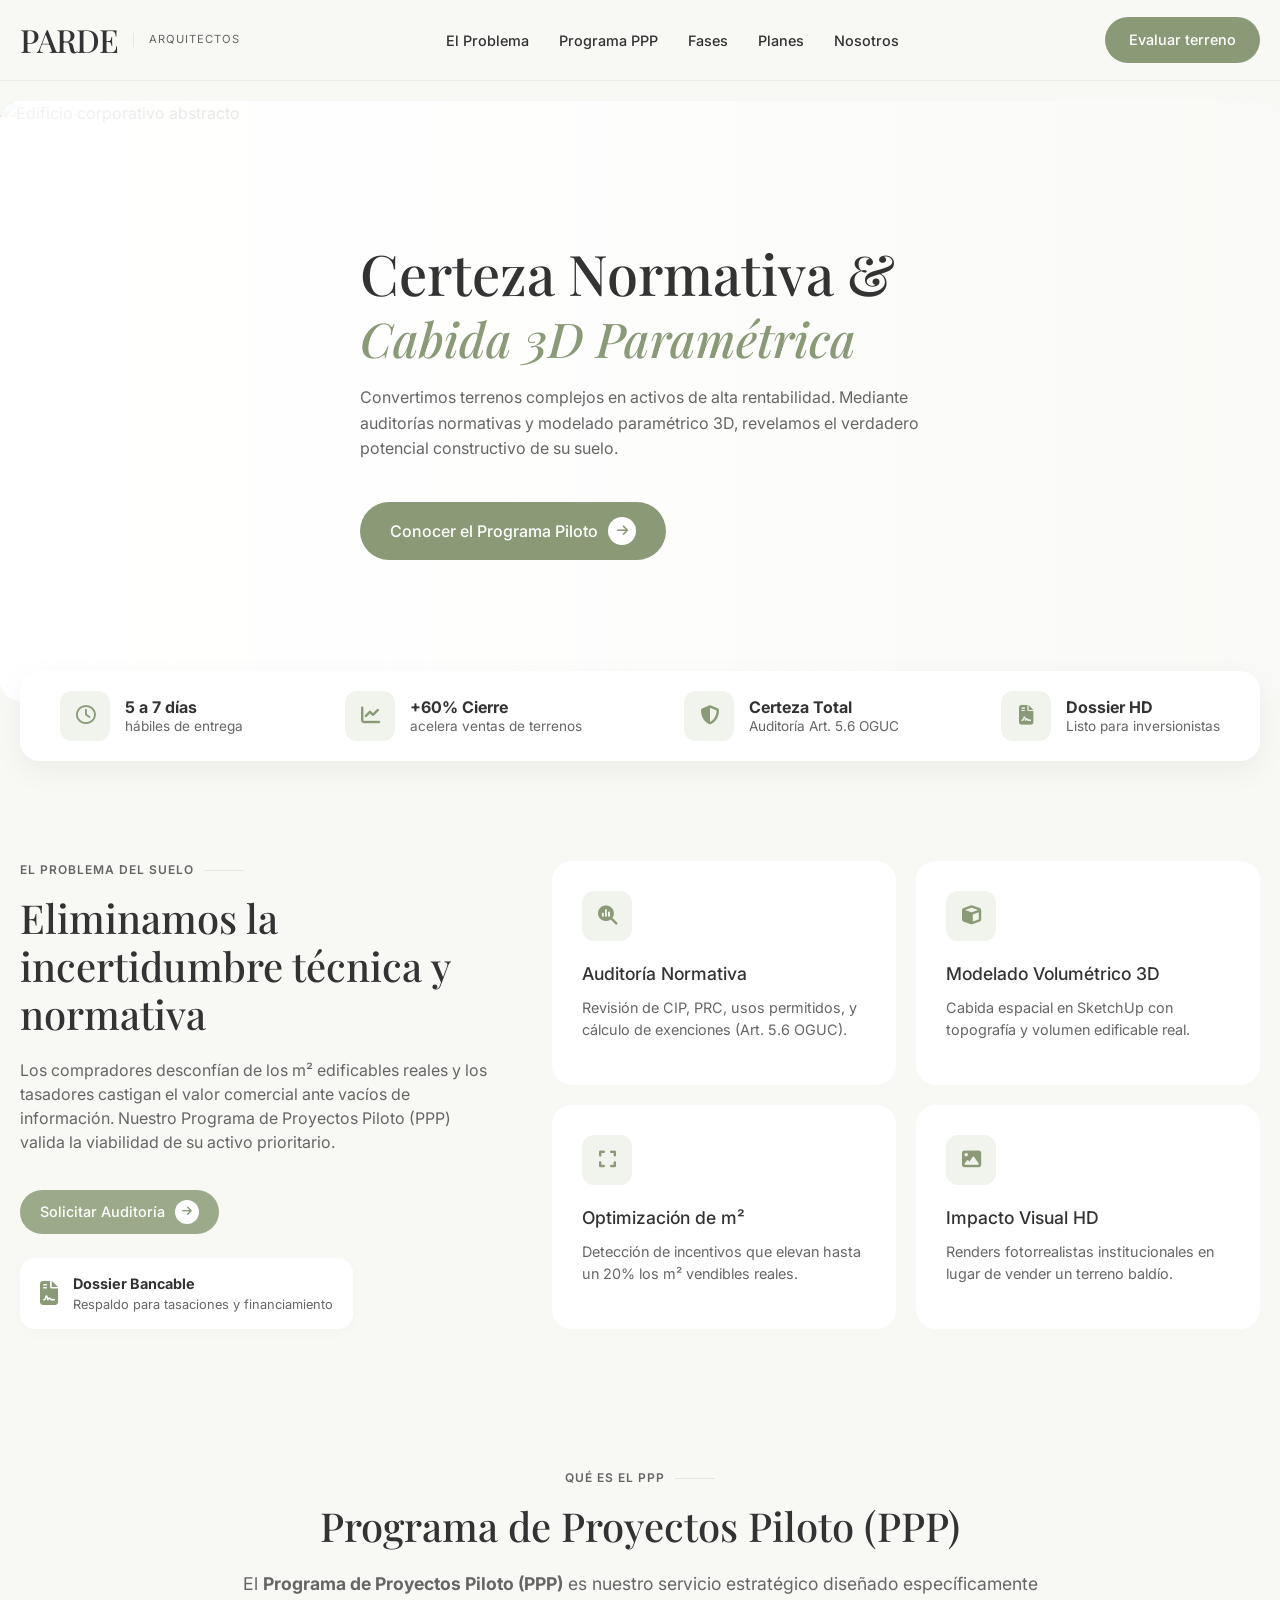
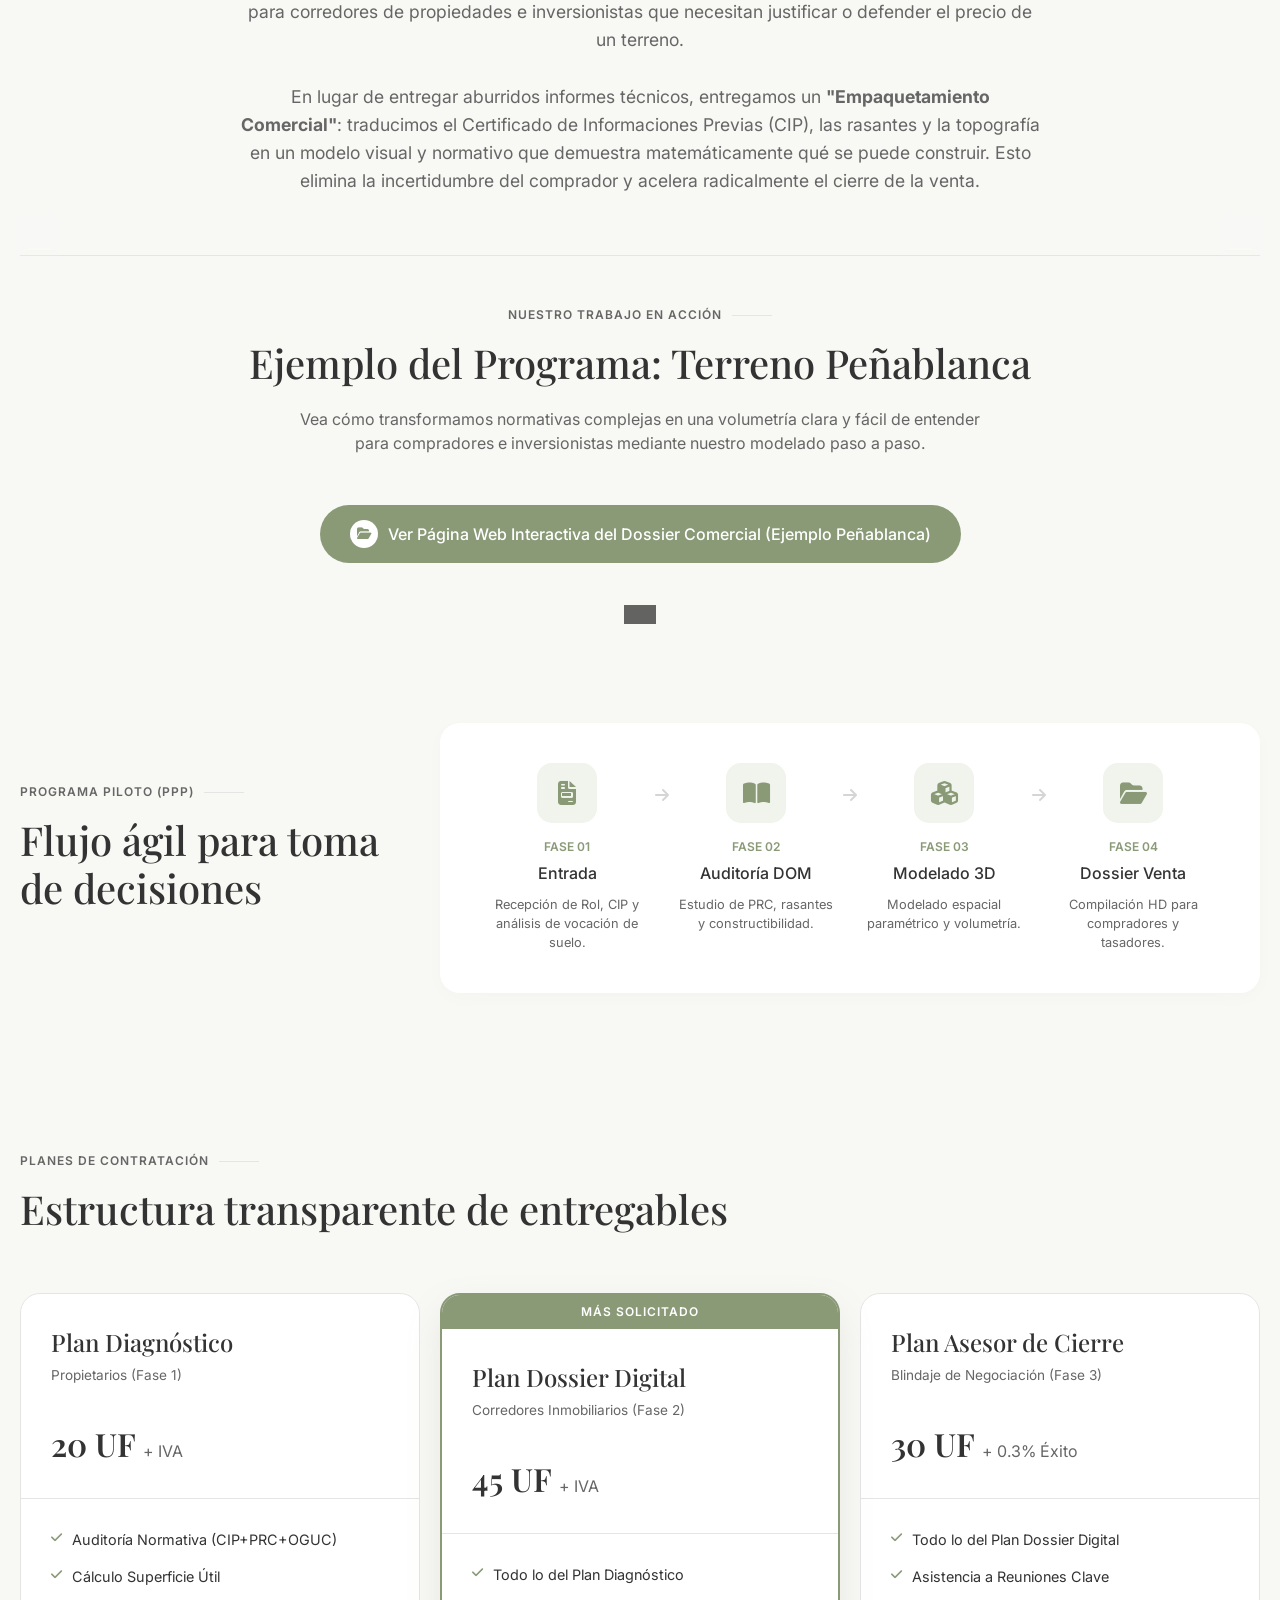
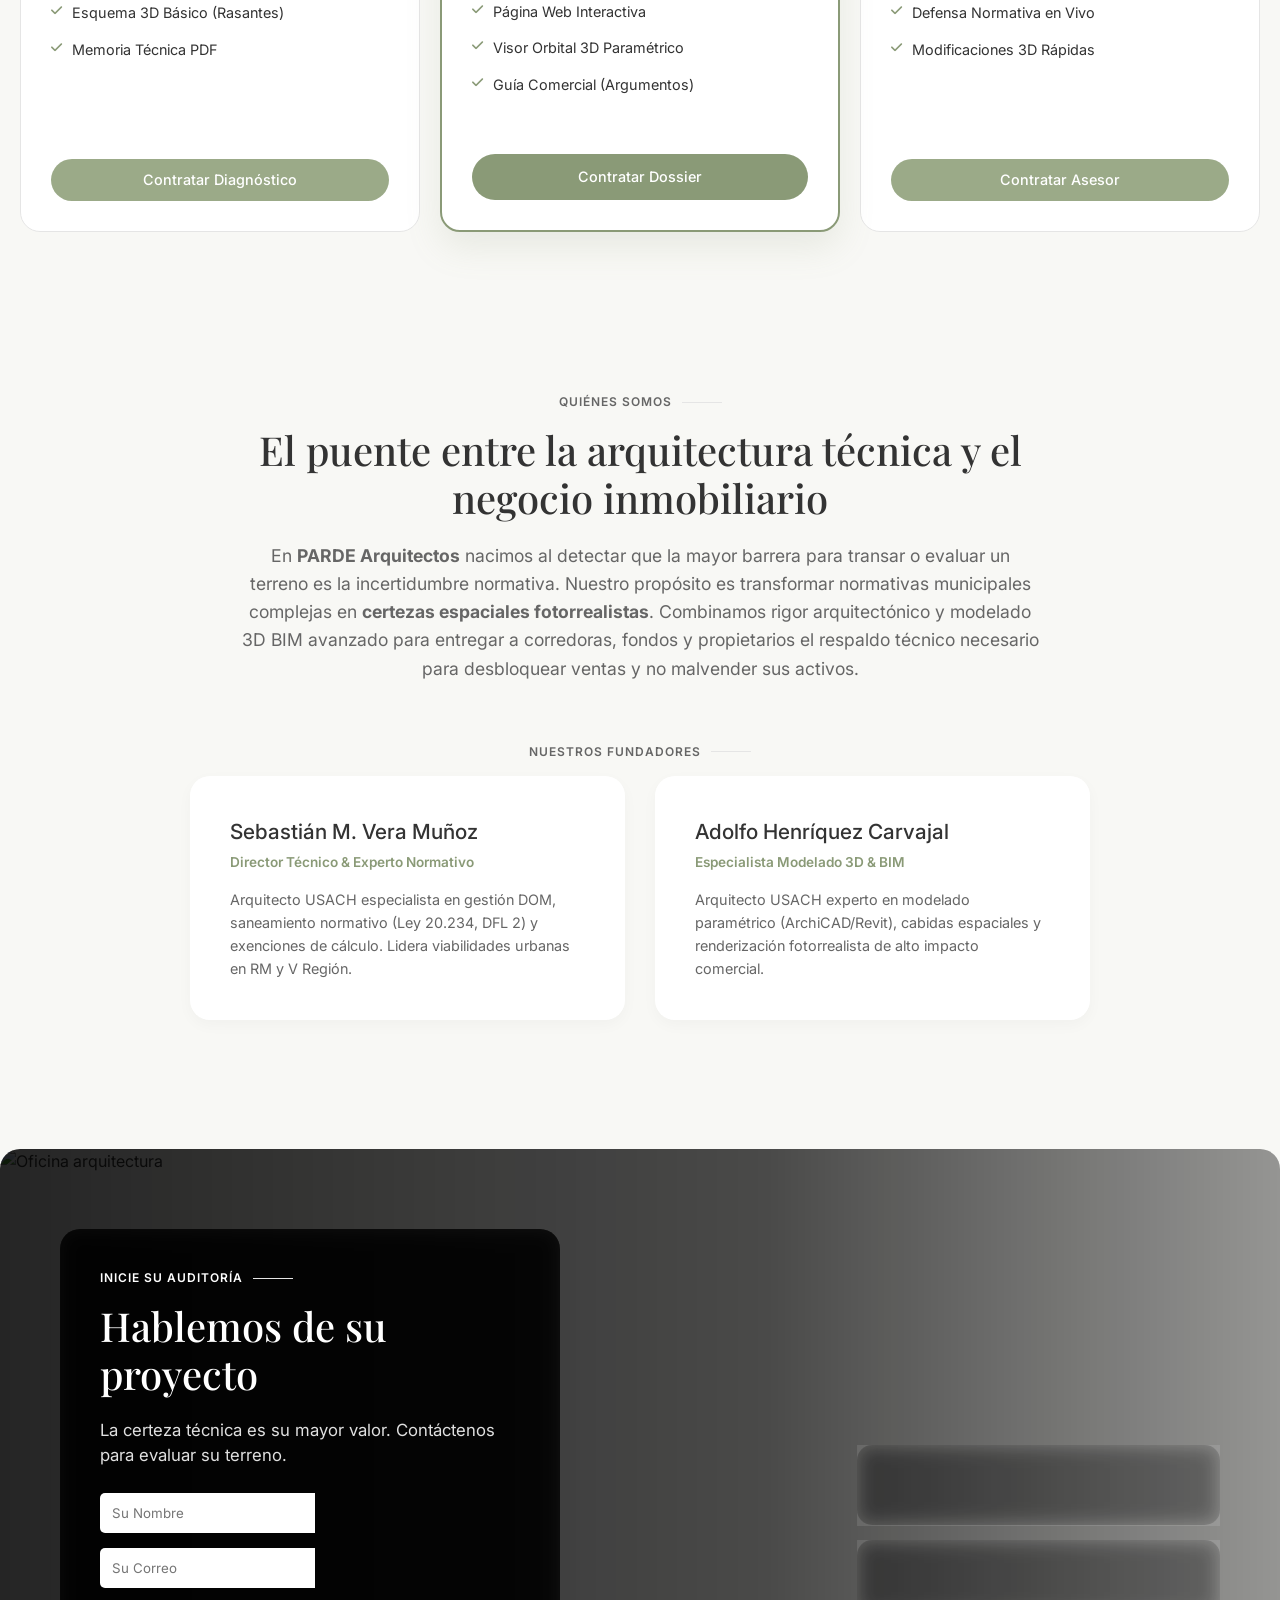
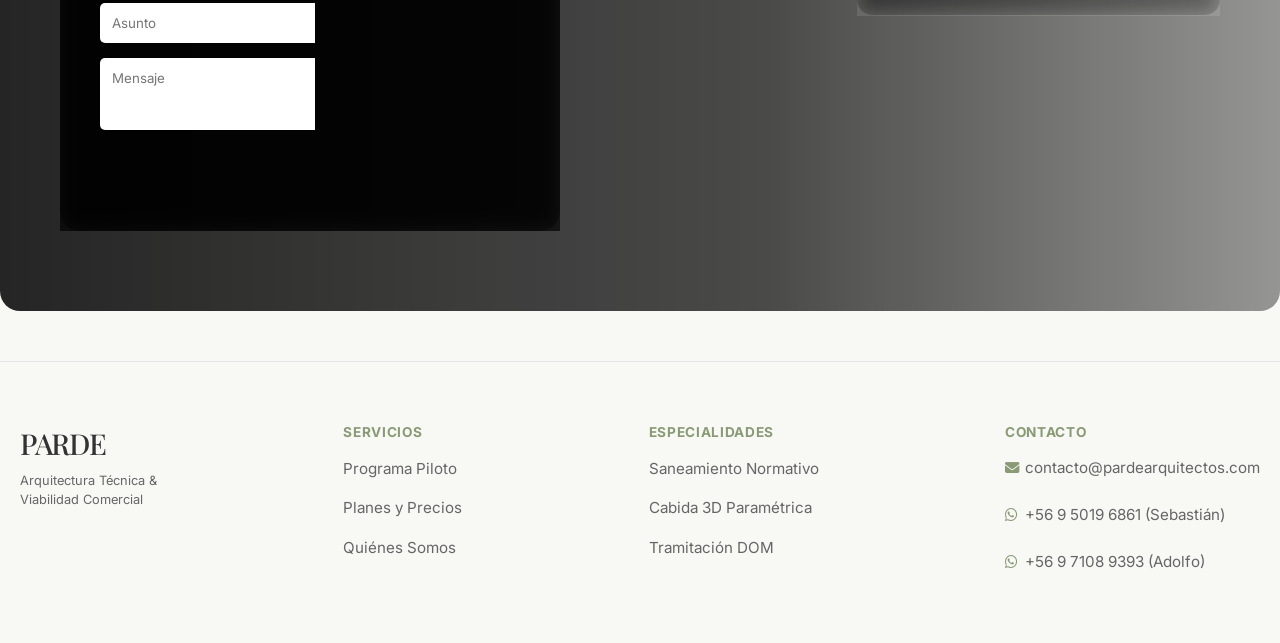
==== commit 5c3ebb34: "Add files via upload" ====
--- a/index.html
+++ b/index.html
@@ -1,698 +1,648 @@
 <!DOCTYPE html>
-<html lang="es-CL">
+<html lang="es">
 <head>
-  <meta charset="UTF-8">
-  <meta name="viewport" content="width=device-width, initial-scale=1.0, maximum-scale=5.0">
-  
-  <!-- SEO Primary Meta Tags -->
-  <title>Estudio ROER | Regularización Ley del Mono 20.898 & Permisos DOM Chile</title>
-  <meta name="title" content="Estudio ROER | Regularización Ley del Mono 20.898 & Permisos DOM Chile">
-  <meta name="description" content="Estudio de Arquitectura especializado en Regularización Ley 20.898 (Ley del Mono vigente hasta 2027), Permisos de Edificación DOM y Recepción Final en Santiago y Valparaíso. Presupuesto final certificado tras visita técnica.">
-  <meta name="keywords" content="Regularizacion Ley del Mono, Ley 20898 Chile, Permiso de Edificacion DOM, Recepcion Final Municipal, Arquitectos regularizar casa San Bernardo, El Bosque, Penaflor, Buin, Valparaiso">
-  <meta name="author" content="Estudio ROER Arquitectura">
-  <meta name="robots" content="index, follow, max-image-preview:large, max-snippet:-1, max-video-preview:-1">
-  <link rel="canonical" href="https://www.estudioroer.com/">
-
-  <!-- Open Graph / WhatsApp / Facebook -->
-  <meta property="og:type" content="website">
-  <meta property="og:url" content="https://www.estudioroer.com/">
-  <meta property="og:title" content="Estudio ROER | Regularización y Soluciones Normativas DOM Chile">
-  <meta property="og:description" content="Regularización de viviendas bajo Ley 20.898, Permisos DOM y Recepción Final. Asesoría técnica presencial con presupuesto certificado.">
-  <meta property="og:image" content="https://www.estudioroer.com/assets/images/hero_architectural_house.jpg">
-  <meta property="og:locale" content="es_CL">
-
-  <!-- Schema.org JSON-LD Structured Data for Google Rich Results -->
-  <script type="application/ld+json">
-  {
-    "@context": "https://schema.org",
-    "@graph": [
-      {
-        "@type": "ProfessionalService",
-        "name": "Estudio ROER Arquitectura",
-        "url": "https://www.estudioroer.com/",
-        "telephone": "+56950196861",
-        "email": "roer.arquitectura@gmail.com",
-        "address": {
-          "@type": "PostalAddress",
-          "addressLocality": "Santiago",
-          "addressRegion": "Región Metropolitana",
-          "addressCountry": "CL"
-        },
-        "description": "Estudio de arquitectura especializado en Regularización de Viviendas (Ley 20.898 Ley del Mono), Permisos de Edificación y Recepción Final ante la DOM.",
-        "areaServed": ["San Bernardo", "El Bosque", "Peñaflor", "Buin", "Paine", "Maipú", "Puente Alto", "Valparaíso", "Viña del Mar"]
-      },
-      {
-        "@type": "FAQPage",
-        "mainEntity": [
-          {
-            "@type": "Question",
-            "name": "¿Hasta cuándo está vigente la Ley del Mono 20.898?",
-            "acceptedAnswer": {
-              "@type": "Answer",
-              "text": "La Ley 20.898 está vigente para el ingreso de expedientes ante la Dirección de Obras Municipales (DOM) hasta el 31 de diciembre de 2027."
-            }
-          },
-          {
-            "@type": "Question",
-            "name": "¿Cuándo se certifica el precio final de la regularización?",
-            "acceptedAnswer": {
-              "@type": "Answer",
-              "text": "Los valores calculados en línea son referenciales. El precio final y cerrado se certifica formalmente tras la visita técnica en terreno del arquitecto, revisando deslindes, CIP y condiciones estructurales."
-            }
-          }
-        ]
-      }
-    ]
-  }
-  </script>
-
-  <!-- Google Fonts: Plus Jakarta Sans -->
-  <link rel="preconnect" href="https://fonts.googleapis.com">
-  <link rel="preconnect" href="https://fonts.gstatic.com" crossorigin>
-  <link href="https://fonts.googleapis.com/css2?family=Plus+Jakarta+Sans:wght@400;500;600;700;800&display=swap" rel="stylesheet">
-
-  <link rel="stylesheet" href="css/optik-theme.css">
-  <link rel="shortcut icon" href="assets/images/logo-roer-oficial.png" type="image/png">
+    <meta charset="UTF-8">
+    <meta name="viewport" content="width=device-width, initial-scale=1.0">
+    
+    <!-- SEO Meta Tags -->
+    <title>PARDE Arquitectos | Estudio de Cabida 3D y Certeza Normativa</title>
+    <meta name="description" content="PARDE Arquitectos: Especialistas en estudios de cabida 3D, auditorías normativas DOM y mitigación de riesgos para compra y venta de terrenos en Chile.">
+    <meta name="keywords" content="estudio de cabida, cabida 3D, certeza normativa, auditoría DOM, arquitectura chile, venta terrenos, viabilidad comercial, arquitectos santiago, plan regulador, CIP">
+    <meta name="author" content="PARDE Arquitectos">
+    
+    <!-- Open Graph for Social Sharing -->
+    <meta property="og:title" content="PARDE Arquitectos | Estudio de Cabida 3D y Certeza Normativa">
+    <meta property="og:description" content="Desbloqueamos ventas de terrenos con auditorías técnicas y cabidas 3D paramétricas para inversionistas y corredores en Chile.">
+    <meta property="og:type" content="website">
+    <meta property="og:url" content="https://www.pardearquitectos.com">
+    <meta property="og:image" content="https://images.unsplash.com/photo-1486406146926-c627a92ad1ab?ixlib=rb-4.0.3&auto=format&fit=crop&w=1200&q=80">
+    
+    <link rel="stylesheet" href="parde_estilos.css">
+    <link rel="stylesheet" href="https://cdnjs.cloudflare.com/ajax/libs/font-awesome/6.4.0/css/all.min.css">
+    <link href="https://fonts.googleapis.com/css2?family=Playfair+Display:ital,wght@0,400;0,500;0,600;1,400&family=Inter:wght@300;400;500;600&display=swap" rel="stylesheet">
 </head>
 <body>
 
-  <!-- ==========================================================================
-       BARRA DE SECCIONES (ORDENADA DE LO MÁS GENERAL A LO MÁS ACCIONABLE)
-       1. Inicio (General)
-       2. Servicios (Soluciones)
-       3. Proceso DOM (Metodología Didáctica)
-       4. Nuestra Experiencia (Casos Reales)
-       5. Guías & Blog (Contenido Educativo SEO)
-       6. Simulador UF (Herramienta Interactiva)
-       7. Preguntas Frecuentes (FAQ)
-       8. Contacto (Acción Final)
-       ========================================================================== -->
-  <header class="site-navbar">
+    <!-- Header -->
+    <header class="header">
+        <div class="container header-container">
+            <div class="logo">
+                <h1>PARDE</h1>
+                <span>arquitectos</span>
+            </div>
+            <nav class="nav-menu">
+                <ul>
+                    <li><a href="#beneficios">El Problema</a></li>
+                    <li><a href="#ejemplo-3d">Programa PPP</a></li>
+                    <li><a href="#fases">Fases</a></li>
+                    <li><a href="#planes">Planes</a></li>
+                    <li><a href="#nosotros">Nosotros</a></li>
+                </ul>
+            </nav>
+            <div class="header-actions">
+                <a href="#contacto" class="btn btn-primary">Evaluar terreno</a>
+                <button class="menu-toggle"><i class="fa-solid fa-bars"></i></button>
+            </div>
+        </div>
+    </header>
+
+    <!-- Hero Section -->
+    <section class="hero scroll-animate fade-up">
+        <div class="hero-background parallax-bg">
+            <img src="https://images.unsplash.com/photo-1486406146926-c627a92ad1ab?ixlib=rb-4.0.3&auto=format&fit=crop&w=1920&q=80" alt="Edificio corporativo abstracto">
+            <div class="hero-overlay"></div>
+        </div>
+        <div class="container hero-content">
+            <h2 class="hero-title">Certeza Normativa & <br> <span class="italic-serif">Cabida 3D Paramétrica</span></h2>
+            <p class="hero-subtitle">Convertimos terrenos complejos en activos de alta rentabilidad. Mediante auditorías normativas y modelado paramétrico 3D, revelamos el verdadero potencial constructivo de su suelo.</p>
+            <a href="#planes" class="btn btn-primary btn-large">Conocer el Programa Piloto <i class="fa-solid fa-arrow-right"></i></a>
+        </div>
+    </section>
+
+    <!-- Stats Bar -->
     <div class="container">
-      <div class="nav-inner">
-        <a href="#inicio" class="nav-brand">
-          <div class="nav-brand-logo-text">ROER</div>
-          <div class="nav-brand-tagline">arquitectura &<br>regularizaciones</div>
-        </a>
-
-        <ul class="nav-menu" id="navMenu">
-          <li><a href="#inicio" class="nav-link">Inicio</a></li>
-          <li><a href="#servicios" class="nav-link">Servicios</a></li>
-          <li><a href="#proceso" class="nav-link">Proceso DOM</a></li>
-          <li><a href="#experiencia" class="nav-link">Nuestra Experiencia</a></li>
-          <li><a href="#guias" class="nav-link">Guías & Blog</a></li>
-          <li><a href="#simulador" class="nav-link">Simulador UF</a></li>
-          <li><a href="#faq" class="nav-link">FAQ</a></li>
-          <li><a href="#contacto" class="nav-link">Contacto</a></li>
-        </ul>
-
-        <div style="display: flex; align-items: center; gap: 0.75rem;">
-          <a href="https://wa.me/56950196861?text=Hola%20Estudio%20ROER,%20quisiera%20agendar%20una%20visita%20t%C3%A9cnica%20de%20evaluaci%C3%B3n." target="_blank" class="btn-pill btn-dark btn-nav-compact">
-            <span>Consultar</span>
-            <span class="btn-arrow">↗</span>
-          </a>
-          <button class="mobile-toggle" id="mobileToggle" aria-label="Abrir menú">☰</button>
-        </div>
-      </div>
+        <div class="stats-bar scroll-animate slide-in-bottom">
+            <div class="stat-item">
+                <div class="icon-box"><i class="fa-regular fa-clock"></i></div>
+                <p><strong>5 a 7 días</strong><br>hábiles de entrega</p>
+            </div>
+            <div class="stat-item">
+                <div class="icon-box"><i class="fa-solid fa-chart-line"></i></div>
+                <p><strong>+60% Cierre</strong><br>acelera ventas de terrenos</p>
+            </div>
+            <div class="stat-item">
+                <div class="icon-box"><i class="fa-solid fa-shield-halved"></i></div>
+                <p><strong>Certeza Total</strong><br>Auditoría Art. 5.6 OGUC</p>
+            </div>
+            <div class="stat-item">
+                <div class="icon-box"><i class="fa-solid fa-file-contract"></i></div>
+                <p><strong>Dossier HD</strong><br>Listo para inversionistas</p>
+            </div>
+        </div>
     </div>
-  </header>
-
-  <!-- ==========================================================================
-       1. INICIO (HERO SECTION - VISIÓN GENERAL & PROPUESTA DE VALOR)
-       ========================================================================== -->
-  <section class="hero-wrapper" id="inicio">
-    <div class="container">
-      <div class="hero-grid">
-        <div>
-          <div class="hero-kicker">Arquitectura & Regularización en Chile</div>
-          <h1 class="hero-title">Espacios con certeza legal y plusvalía</h1>
-          <p class="hero-desc">
-            Diseñamos y regularizamos tu vivienda ante la Dirección de Obras Municipales. Tramitación expedita bajo Ley del Mono 20.898 (vigente hasta 2027) y obtención de Recepción Final para créditos hipotecarios y venta.
-          </p>
-
-          <div class="hero-buttons">
-            <a href="#servicios" class="btn-pill btn-dark">
-              <span>Ver servicios</span>
-              <span class="btn-arrow">↗</span>
-            </a>
-            <a href="#simulador" class="btn-pill btn-light">
-              <span>Simular presupuesto</span>
-            </a>
-          </div>
-
-          <div class="notice-pill">
-            <span class="dot"></span>
-            <span>El precio final se certifica formalmente tras la visita técnica en terreno</span>
-          </div>
-        </div>
-
-        <div>
-          <div class="hero-image-frame">
-            <img src="assets/images/hero_architectural_house.jpg" alt="Arquitectura Residencial Estudio ROER">
-          </div>
-        </div>
-      </div>
-    </div>
-  </section>
-
-  <!-- 4 Tarjetas de Pilares Técnicos -->
-  <section class="section-features">
-    <div class="container">
-      <div class="features-grid">
-        <div class="feature-card">
-          <div class="feature-icon-circle">📐</div>
-          <h3 class="feature-title">Levantamiento Láser</h3>
-          <p class="feature-text">Medición milimétrica in situ y planos técnicos CAD con firma de arquitectos colegiados.</p>
-        </div>
-
-        <div class="feature-card">
-          <div class="feature-icon-circle">🏛️</div>
-          <h3 class="feature-title">Gestión DOM Integral</h3>
-          <p class="feature-text">Tramitamos todo el expediente municipal. Nosotros realizamos las gestiones ante la Dirección de Obras.</p>
-        </div>
-
-        <div class="feature-card">
-          <div class="feature-icon-circle">⏱️</div>
-          <h3 class="feature-title">Plazos Claros</h3>
-          <p class="feature-text">Tiempos transparentes (4 a 8 semanas promedio) y seguimiento continuo del estado de tu carpeta.</p>
-        </div>
-
-        <div class="feature-card">
-          <div class="feature-icon-circle">🏷️</div>
-          <h3 class="feature-title">Precio en Visita</h3>
-          <p class="feature-text">Evaluación técnica presencial: el valor definitivo se certifica y congela tras la visita en terreno.</p>
-        </div>
-      </div>
-    </div>
-  </section>
-
-  <!-- ==========================================================================
-       2. SERVICIOS (SOLUCIONES PROFESIONALES)
-       ========================================================================== -->
-  <section class="section-services" id="servicios">
-    <div class="container">
-      <div class="section-head">
-        <h2 class="section-title">Nuestros servicios</h2>
-        <p class="section-subtitle">Soluciones normativas y proyectos arquitectónicos para propietarios en la RM y V Región.</p>
-      </div>
-
-      <div class="services-grid-roer">
-        <!-- Servicio 1 -->
-        <div class="service-box-item">
-          <div>
-            <div class="service-box-icon">📜</div>
-            <h3 class="service-box-title">Ley del Mono 20.898</h3>
-            <p class="service-box-desc">
-              Procedimiento simplificado de regularización simultánea (permiso + recepción) para viviendas de hasta 140 m² o sociales.
+
+    <!-- Features Section -->
+    <section id="beneficios" class="features container">
+        <div class="features-left scroll-animate slide-in-left">
+            <span class="section-subtitle">EL PROBLEMA DEL SUELO</span>
+            <h2 class="section-title">Eliminamos la incertidumbre técnica y normativa</h2>
+            <p>Los compradores desconfían de los m² edificables reales y los tasadores castigan el valor comercial ante vacíos de información. Nuestro Programa de Proyectos Piloto (PPP) valida la viabilidad de su activo prioritario.</p>
+            <a href="#contacto" class="btn btn-secondary mt-3">Solicitar Auditoría <i class="fa-solid fa-arrow-right"></i></a>
+            
+            <div class="eco-badge mt-4">
+                <i class="fa-solid fa-file-contract"></i>
+                <div>
+                    <strong>Dossier Bancable</strong>
+                    <p>Respaldo para tasaciones y financiamiento</p>
+                </div>
+            </div>
+        </div>
+        <div class="features-right">
+            <div class="feature-card scroll-animate fade-up delay-1">
+                <div class="icon-box"><i class="fa-solid fa-magnifying-glass-chart"></i></div>
+                <div>
+                    <h3>Auditoría Normativa</h3>
+                    <p>Revisión de CIP, PRC, usos permitidos, y cálculo de exenciones (Art. 5.6 OGUC).</p>
+                </div>
+            </div>
+            <div class="feature-card scroll-animate fade-up delay-2">
+                <div class="icon-box"><i class="fa-solid fa-cube"></i></div>
+                <div>
+                    <h3>Modelado Volumétrico 3D</h3>
+                    <p>Cabida espacial en SketchUp con topografía y volumen edificable real.</p>
+                </div>
+            </div>
+            <div class="feature-card scroll-animate fade-up delay-3">
+                <div class="icon-box"><i class="fa-solid fa-expand"></i></div>
+                <div>
+                    <h3>Optimización de m²</h3>
+                    <p>Detección de incentivos que elevan hasta un 20% los m² vendibles reales.</p>
+                </div>
+            </div>
+            <div class="feature-card scroll-animate fade-up delay-4">
+                <div class="icon-box"><i class="fa-solid fa-image"></i></div>
+                <div>
+                    <h3>Impacto Visual HD</h3>
+                    <p>Renders fotorrealistas institucionales en lugar de vender un terreno baldío.</p>
+                </div>
+            </div>
+        </div>
+    </section>
+
+    <!-- Caso de Éxito / Ejemplo 3D -->
+    <section id="ejemplo-3d" class="example-3d container scroll-animate fade-up" style="padding: 40px 20px 80px 20px;">
+                <div class="section-header text-center" style="margin-bottom: 40px; display: flex; flex-direction: column; align-items: center;">
+            <span class="section-subtitle" style="justify-content: center;">QUÉ ES EL PPP</span>
+            <h2 class="section-title">Programa de Proyectos Piloto (PPP)</h2>
+            <p style="color: var(--text-light); max-width: 800px; margin: 0 auto 20px auto; text-align: center; font-size: 1.1rem; line-height: 1.6;">
+                El <strong>Programa de Proyectos Piloto (PPP)</strong> es nuestro servicio estratégico diseñado específicamente para corredores de propiedades e inversionistas que necesitan justificar o defender el precio de un terreno. 
+                <br><br>En lugar de entregar aburridos informes técnicos, entregamos un <strong>"Empaquetamiento Comercial"</strong>: traducimos el Certificado de Informaciones Previas (CIP), las rasantes y la topografía en un modelo visual y normativo que demuestra matemáticamente qué se puede construir. Esto elimina la incertidumbre del comprador y acelera radicalmente el cierre de la venta.
             </p>
-          </div>
-          <a href="#guias" class="service-box-link">Ver requisitos y guía →</a>
-        </div>
-
-        <!-- Servicio 2 -->
-        <div class="service-box-item">
-          <div>
-            <div class="service-box-icon">🏛️</div>
-            <h3 class="service-box-title">Permisos de Edificación</h3>
-            <p class="service-box-desc">
-              Planimetría oficial, memorias de cálculo y especificaciones técnicas para construir obras nuevas o ampliaciones mayores.
+        </div>
+
+        <div class="section-header text-center" style="margin-bottom: 50px; display: flex; flex-direction: column; align-items: center; border-top: 1px solid var(--border-color); padding-top: 50px;">
+            <span class="section-subtitle" style="justify-content: center;">NUESTRO TRABAJO EN ACCIÓN</span>
+            <h2 class="section-title">Ejemplo del Programa: Terreno Peñablanca</h2>
+            <p style="color: var(--text-light); max-width: 700px; margin: 0 auto; text-align: center;">Vea cómo transformamos normativas complejas en una volumetría clara y fácil de entender para compradores e inversionistas mediante nuestro modelado paso a paso.</p>
+        </div>
+        <div class="gallery-carousel">
+            <div class="carousel-track" id="track">
+                <!-- Slides injected by JS -->
+                </div>
+                <button class="carousel-btn prev" id="btnPrev"><i class="fa-solid fa-chevron-left"></i></button>
+            <button class="carousel-btn next" id="btnNext"><i class="fa-solid fa-chevron-right"></i></button>
+            
+            <div class="carousel-indicators" id="indicators">
+                <!-- Dots generated by JS -->
+            </div>
+        </div>
+        <div class="text-center scroll-animate fade-up" style="margin-top: 50px;">
+            <a href="ejemplo_demo/3_Dossier_Web_Interactivo/dossier-penablanca.html" class="btn btn-primary btn-large" target="_blank"><i class="fa-solid fa-folder-open"></i> Ver Página Web Interactiva del Dossier Comercial (Ejemplo Peñablanca)</a>
+        </div>
+    </section>
+
+    <!-- Process Section -->
+    <section id="fases" class="process container scroll-animate fade-in">
+        <div class="process-left">
+            <span class="section-subtitle">PROGRAMA PILOTO (PPP)</span>
+            <h2 class="section-title">Flujo ágil para toma <br>de decisiones</h2>
+        </div>
+        <div class="process-steps">
+            <div class="step scroll-animate slide-in-bottom delay-1">
+                <div class="step-icon"><i class="fa-solid fa-file-invoice"></i></div>
+                <span class="step-num">Fase 01</span>
+                <h3>Entrada</h3>
+                <p>Recepción de Rol, CIP y análisis de vocación de suelo.</p>
+            </div>
+            <div class="step-arrow"><i class="fa-solid fa-arrow-right"></i></div>
+            <div class="step scroll-animate slide-in-bottom delay-2">
+                <div class="step-icon"><i class="fa-solid fa-book-open"></i></div>
+                <span class="step-num">Fase 02</span>
+                <h3>Auditoría DOM</h3>
+                <p>Estudio de PRC, rasantes y constructibilidad.</p>
+            </div>
+            <div class="step-arrow"><i class="fa-solid fa-arrow-right"></i></div>
+            <div class="step scroll-animate slide-in-bottom delay-3">
+                <div class="step-icon"><i class="fa-solid fa-cubes"></i></div>
+                <span class="step-num">Fase 03</span>
+                <h3>Modelado 3D</h3>
+                <p>Modelado espacial paramétrico y volumetría.</p>
+            </div>
+            <div class="step-arrow"><i class="fa-solid fa-arrow-right"></i></div>
+            <div class="step scroll-animate slide-in-bottom delay-4">
+                <div class="step-icon"><i class="fa-solid fa-folder-open"></i></div>
+                <span class="step-num">Fase 04</span>
+                <h3>Dossier Venta</h3>
+                <p>Compilación HD para compradores y tasadores.</p>
+            </div>
+        </div>
+    </section>
+
+    <!-- Projects (Planes) Section -->
+    <section id="planes" class="projects container scroll-animate fade-up">
+        <div class="section-header">
+            <div>
+                <span class="section-subtitle">PLANES DE CONTRATACIÓN</span>
+                <h2 class="section-title">Estructura transparente de entregables</h2>
+            </div>
+        </div>
+        
+        <div class="project-grid">
+            <div class="project-card plan-card scroll-animate fade-up delay-1">
+                <div class="plan-header">
+                    <h3>Plan Diagnóstico</h3>
+                    <p class="plan-target">Propietarios (Fase 1)</p>
+                    <div class="plan-price">20 UF <span>+ IVA</span></div>
+                </div>
+                <div class="project-info plan-body">
+                    <ul>
+                        <li><i class="fa-solid fa-check"></i> Auditoría Normativa (CIP+PRC+OGUC)</li>
+                        <li><i class="fa-solid fa-check"></i> Cálculo Superficie Útil</li>
+                        <li><i class="fa-solid fa-check"></i> Esquema 3D Básico (Rasantes)</li>
+                        <li><i class="fa-solid fa-check"></i> Memoria Técnica PDF</li>
+                    </ul>
+                    <a href="#contacto" class="btn btn-secondary w-100 mt-4">Contratar Diagnóstico</a>
+                </div>
+            </div>
+            
+            <div class="project-card plan-card highlight scroll-animate fade-up delay-2">
+                <div class="plan-badge">MÁS SOLICITADO</div>
+                <div class="plan-header">
+                    <h3>Plan Dossier Digital</h3>
+                    <p class="plan-target">Corredores Inmobiliarios (Fase 2)</p>
+                    <div class="plan-price">45 UF <span>+ IVA</span></div>
+                </div>
+                <div class="project-info plan-body">
+                    <ul>
+                        <li><i class="fa-solid fa-check"></i> Todo lo del Plan Diagnóstico</li>
+                        <li><i class="fa-solid fa-check"></i> Página Web Interactiva</li>
+                        <li><i class="fa-solid fa-check"></i> Visor Orbital 3D Paramétrico</li>
+                        <li><i class="fa-solid fa-check"></i> Guía Comercial (Argumentos)</li>
+                    </ul>
+                    <a href="#contacto" class="btn btn-primary w-100 mt-4">Contratar Dossier</a>
+                </div>
+            </div>
+
+            <div class="project-card plan-card scroll-animate fade-up delay-3">
+                <div class="plan-header">
+                    <h3>Plan Asesor de Cierre</h3>
+                    <p class="plan-target">Blindaje de Negociación (Fase 3)</p>
+                    <div class="plan-price">30 UF <span>+ 0.3% Éxito</span></div>
+                </div>
+                <div class="project-info plan-body">
+                    <ul>
+                        <li><i class="fa-solid fa-check"></i> Todo lo del Plan Dossier Digital</li>
+                        <li><i class="fa-solid fa-check"></i> Asistencia a Reuniones Clave</li>
+                        <li><i class="fa-solid fa-check"></i> Defensa Normativa en Vivo</li>
+                        <li><i class="fa-solid fa-check"></i> Modificaciones 3D Rápidas</li>
+                    </ul>
+                    <a href="#contacto" class="btn btn-secondary w-100 mt-4">Contratar Asesor</a>
+                </div>
+            </div>
+        </div>
+    </section>
+
+    <!-- About / Nosotros Section -->
+    <section id="nosotros" class="about-team container scroll-animate fade-up" style="padding: 80px 20px;">
+        <div class="about-intro scroll-animate fade-in" style="max-width: 800px; margin: 0 auto 50px auto; text-align: center;">
+            <span class="section-subtitle" style="justify-content: center;">QUIÉNES SOMOS</span>
+            <h2 class="section-title">El puente entre la arquitectura técnica y el negocio inmobiliario</h2>
+            <p style="color: var(--text-light); font-size: 1.1rem; line-height: 1.6;">
+                En <strong>PARDE Arquitectos</strong> nacimos al detectar que la mayor barrera para transar o evaluar un terreno es la incertidumbre normativa. Nuestro propósito es transformar normativas municipales complejas en <strong>certezas espaciales fotorrealistas</strong>. Combinamos rigor arquitectónico y modelado 3D BIM avanzado para entregar a corredoras, fondos y propietarios el respaldo técnico necesario para desbloquear ventas y no malvender sus activos.
             </p>
-          </div>
-          <a href="#simulador" class="service-box-link">Cotizar permiso →</a>
-        </div>
-
-        <!-- Servicio 3 -->
-        <div class="service-box-item">
-          <div>
-            <div class="service-box-icon">✅</div>
-            <h3 class="service-box-title">Recepción Final DOM</h3>
-            <p class="service-box-desc">
-              Cierre formal de expedientes para destrabar ventas bancarias, herencias y tasaciones de créditos hipotecarios.
-            </p>
-          </div>
-          <a href="#experiencia" class="service-box-link">Ver casos resueltos →</a>
-        </div>
-
-        <!-- Servicio 4 -->
-        <div class="service-box-item">
-          <div>
-            <div class="service-box-icon">📐</div>
-            <h3 class="service-box-title">Diseño & Ampliaciones</h3>
-            <p class="service-box-desc">
-              Optimización de metros cuadrados, ampliaciones de segundo piso, iluminación cenital y renderizado 3D fotorrealista.
-            </p>
-          </div>
-          <a href="#contacto" class="service-box-link">Consultar diseño →</a>
-        </div>
-      </div>
-    </div>
-  </section>
-
-  <!-- ==========================================================================
-       3. PROCESO DOM (CONTENIDO DIDÁCTICO PASO A PASO)
-       ========================================================================== -->
-  <section class="section-process" id="proceso">
-    <div class="container">
-      <div style="display: flex; justify-content: space-between; align-items: flex-end; flex-wrap: wrap; gap: 1rem;">
-        <div>
-          <h2 class="section-title">El camino hacia tu Recepción Final</h2>
-          <p class="section-subtitle">Un proceso ordenado, sin complicaciones para ti, estructurado en 4 etapas claras:</p>
-        </div>
-        <span class="chip chip-blue">100% Tramitación Conforme a la OGUC</span>
-      </div>
-
-      <div class="process-steps-row">
-        <div class="process-step-item">
-          <span class="process-step-num">Paso 01</span>
-          <h4 class="process-step-title">1. Visita Técnica</h4>
-          <p class="process-step-desc">Inspección in situ, medición láser de cada metro construido y certificación del presupuesto final cerrado.</p>
-        </div>
-
-        <div class="process-step-item">
-          <span class="process-step-num">Paso 02</span>
-          <h4 class="process-step-title">2. Planimetría CAD</h4>
-          <p class="process-step-desc">Elaboración de planos oficiales de arquitectura, memorias de habitabilidad y especificaciones técnicas.</p>
-        </div>
-
-        <div class="process-step-item">
-          <span class="process-step-num">Paso 03</span>
-          <h4 class="process-step-title">3. Ingreso a la DOM</h4>
-          <p class="process-step-desc">Presentación formal del expediente ante el municipio correspondiente y respuesta inmediata a observaciones.</p>
-        </div>
-
-        <div class="process-step-item">
-          <span class="process-step-num">Paso 04</span>
-          <h4 class="process-step-title">4. Recepción Final</h4>
-          <p class="process-step-desc">Entrega del Certificado de Recepción Definitiva timbrado que habilita créditos bancarios y asegura tu plusvalía.</p>
-        </div>
-      </div>
-    </div>
-  </section>
-
-  <!-- ==========================================================================
-       4. NUESTRA EXPERIENCIA (TRAYECTORIA Y CASOS REALES)
-       ========================================================================== -->
-  <section class="section-experience" id="experiencia">
-    <div class="container">
-      <div class="section-head" style="display: flex; justify-content: space-between; align-items: flex-end; flex-wrap: wrap; gap: 1rem;">
-        <div>
-          <h2 class="section-heading">Nuestra experiencia</h2>
-          <p class="section-subtitle">Más de 10 años resolviendo casos normativos y regularizaciones en diversas comunas.</p>
-        </div>
-        <a href="https://wa.me/56950196861?text=Hola,%20quisiera%20conocer%20m%C3%A1s%20sobre%20la%20experiencia%20de%20Estudio%20ROER." target="_blank" class="see-all-link">
-          <span>Ver trayectoria y casos</span>
-          <span class="btn-arrow">↗</span>
-        </a>
-      </div>
-
-      <div class="experience-grid">
-        <!-- Case 1 -->
-        <div class="experience-card-clean">
-          <div class="experience-image-box">
-            <img src="assets/images/hero_architectural_house.jpg" alt="Regularización San Bernardo">
-            <div class="experience-area-badge">210 m² Regularizados</div>
-          </div>
-          <div class="experience-body">
-            <h3 class="experience-name">Regularización Ley del Mono 20.898</h3>
-            <div class="experience-location">📍 DOM San Bernardo, Región Metropolitana</div>
-            <p class="experience-desc-text">
-              Autoconstrucción no declarada que bloqueaba la venta por crédito hipotecario. Armamos el expediente y la recepción final salió aprobada en 6 semanas.
-            </p>
-            <div class="experience-specs-row">
-              <div class="experience-specs-text">✓ Aprobado • Crédito Hipotecario Habilitado</div>
-              <a href="https://wa.me/56950196861?text=Hola,%20tengo%20un%20caso%20similar%20al%20de%20San%20Bernardo." target="_blank" class="experience-arrow-btn" aria-label="Ver Caso">→</a>
-            </div>
-          </div>
-        </div>
-
-        <!-- Case 2 -->
-        <div class="experience-card-clean">
-          <div class="experience-image-box">
-            <img src="assets/images/ampliacion-piso2.jpg" alt="Ampliación El Bosque">
-            <div class="experience-area-badge">280 m² Totales</div>
-          </div>
-          <div class="experience-body">
-            <h3 class="experience-name">Ampliación 2° Piso & Permiso DOM</h3>
-            <div class="experience-location">📍 DOM El Bosque, Región Metropolitana</div>
-            <p class="experience-desc-text">
-              Incorporación de segundo nivel en estructura ligera. Gestionamos el permiso de edificación y recepción final cumpliendo distanciamientos y adosamientos.
-            </p>
-            <div class="experience-specs-row">
-              <div class="experience-specs-text">✓ Aprobado • Estructura & Cálculo Conforme</div>
-              <a href="https://wa.me/56950196861?text=Hola,%20tengo%20un%20caso%20similar%20al%20de%20El%20Bosque." target="_blank" class="experience-arrow-btn" aria-label="Ver Caso">→</a>
-            </div>
-          </div>
-        </div>
-
-        <!-- Case 3 -->
-        <div class="experience-card-clean">
-          <div class="experience-image-box">
-            <img src="assets/images/modern_interior_expansion.jpg" alt="Recepción Final Peñaflor">
-            <div class="experience-area-badge">190 m² Certificados</div>
-          </div>
-          <div class="experience-body">
-            <h3 class="experience-name">Destrabe de Tasación Bancaria</h3>
-            <div class="experience-location">📍 DOM Peñaflor, Región Metropolitana</div>
-            <p class="experience-desc-text">
-              Subsanación de observaciones municipales para cierre de carpeta y tasación comercial, logrando un +38% de incremento en el valor tasado por el banco.
-            </p>
-            <div class="experience-specs-row">
-              <div class="experience-specs-text">✓ Aprobado • +38% Plusvalía Certificada</div>
-              <a href="https://wa.me/56950196861?text=Hola,%20tengo%20un%20caso%20similar%20al%20de%20Pe%C3%B1aflor." target="_blank" class="experience-arrow-btn" aria-label="Ver Caso">→</a>
-            </div>
-          </div>
-        </div>
-      </div>
-    </div>
-  </section>
-
-  <!-- ==========================================================================
-       5. GUÍAS TÉCNICAS & BLOG DIDÁCTICO (CONTENIDO EDUCATIVO & SEO)
-       ========================================================================== -->
-  <section class="section-guides" id="guias">
-    <div class="container">
-      <div class="section-head" style="display: flex; justify-content: space-between; align-items: flex-end; flex-wrap: wrap; gap: 1rem;">
-        <div>
-          <span class="chip chip-amber" style="margin-bottom: 0.5rem;">Contenido Didáctico & Normativo</span>
-          <h2 class="section-heading">Guías y Respuestas Didácticas</h2>
-          <p class="section-subtitle">Información técnica explicada de forma clara y accesible para propietarios e inversionistas.</p>
-        </div>
-        <span class="chip chip-green">Vigencia Ley 20.898 hasta Dic 2027</span>
-      </div>
-
-      <div class="guides-grid">
-        <!-- Guía 1 -->
-        <article class="guide-article-card">
-          <div>
-            <div class="guide-tag-row">
-              <span class="chip chip-blue">Normativa Ley 20.898</span>
-              <span style="font-size: 0.72rem; color: var(--text-muted);">Lectura: 3 min</span>
-            </div>
-            <h3 class="guide-title">Ley del Mono 20.898: Requisitos y Vigencia hasta 2027</h3>
-            <p class="guide-excerpt">
-              Aprende cómo funciona el procedimiento simplificado para regularizar viviendas construidas antes de febrero de 2016 sin multas municipales.
-            </p>
-            <ul class="guide-points-list">
-              <li>Hasta 90 m² (Avalúo fiscal menor a 1.000 UF)</li>
-              <li>Hasta 140 m² (Avalúo fiscal menor a 2.000 UF)</li>
-              <li>Permiso y Recepción en un solo trámite simultáneo</li>
+        </div>
+
+        <span class="section-subtitle" style="justify-content: center; margin-top: 60px;">NUESTROS FUNDADORES</span>
+        
+        <div class="team-grid">
+            <div class="team-member scroll-animate slide-in-left">
+                <div class="team-info">
+                    <h3>Sebastián M. Vera Muñoz</h3>
+                    <p class="team-role">Director Técnico & Experto Normativo</p>
+                    <p class="team-desc">Arquitecto USACH especialista en gestión DOM, saneamiento normativo (Ley 20.234, DFL 2) y exenciones de cálculo. Lidera viabilidades urbanas en RM y V Región.</p>
+                </div>
+            </div>
+            <div class="team-member scroll-animate slide-in-right delay-2">
+                <div class="team-info">
+                    <h3>Adolfo Henríquez Carvajal</h3>
+                    <p class="team-role">Especialista Modelado 3D & BIM</p>
+                    <p class="team-desc">Arquitecto USACH experto en modelado paramétrico (ArchiCAD/Revit), cabidas espaciales y renderización fotorrealista de alto impacto comercial.</p>
+                </div>
+            </div>
+        </div>
+    </section>
+
+    <!-- CTA Section -->
+    <section id="contacto" class="cta container scroll-animate fade-up">
+        <div class="cta-background">
+            <img src="https://images.unsplash.com/photo-1497366216548-37526070297c?ixlib=rb-4.0.3&auto=format&fit=crop&w=1200&q=80" alt="Oficina arquitectura">
+        </div>
+        <div class="cta-content" style="background: rgba(0,0,0,0.7); padding: 40px; border-radius: var(--border-radius); max-width: 500px; backdrop-filter: blur(10px);">
+            <span class="section-subtitle" style="color:white;">INICIE SU AUDITORÍA</span>
+            <h2 class="section-title" style="color:white;">Hablemos de su proyecto</h2>
+            <p style="color:#e0e0e0; margin-bottom: 25px;">La certeza técnica es su mayor valor. Contáctenos para evaluar su terreno.</p>
+            <form action="https://api.web3forms.com/submit" method="POST" class="contact-form">
+                <!-- LLAVE DE WEB3FORMS (Reemplazar con la tuya) -->
+                <input type="hidden" name="access_key" value="e490e5d7-70f1-4840-95e6-b4c4a9084d18">
+                <!-- Personalización del asunto del correo -->
+                <input type="hidden" name="subject" value="Nuevo Lead desde la Landing Page PARDE">
+                <!-- Honeypot para evitar Spam de Bots -->
+                <input type="checkbox" name="botcheck" class="hidden" style="display: none;">
+
+                <input type="text" name="Nombre"  placeholder="Su Nombre" required style="width:100%; padding: 12px; margin-bottom: 15px; border-radius: 5px; border: none; font-family: var(--font-sans);">
+                <input type="email" name="email"  placeholder="Su Correo" required style="width:100%; padding: 12px; margin-bottom: 15px; border-radius: 5px; border: none; font-family: var(--font-sans);">
+                <input type="text" id="asunto-input" name="Asunto"  placeholder="Asunto" required style="width:100%; padding: 12px; margin-bottom: 15px; border-radius: 5px; border: none; font-family: var(--font-sans);">
+                <textarea name="Mensaje" rows="3" placeholder="Mensaje" style="width:100%; padding: 12px; margin-bottom: 15px; border-radius: 5px; border: none; font-family: var(--font-sans);"></textarea>
+                <button type="submit" class="btn btn-primary" style="width:100%; border:none; cursor:pointer;">Enviar Mensaje <i class="fa-solid fa-paper-plane"></i></button>
+            </form>
+        </div>
+        <div class="cta-contacts">
+            <div class="contact-card">
+                <div class="icon-box"><i class="fa-solid fa-phone"></i></div>
+                <div>
+                    <strong>Sebastián: +56 9 5019 6861</strong><br>
+                    <strong>Adolfo: +56 9 7108 9393</strong>
+                </div>
+            </div>
+            <div class="contact-card">
+                <div class="icon-box"><i class="fa-regular fa-envelope"></i></div>
+                <div>
+                    <strong>contacto@pardearquitectos.com</strong>
+                    <p>Santiago & Valparaíso, Chile</p>
+                </div>
+            </div>
+        </div>
+    </section>
+
+    <!-- Footer -->
+    <footer class="footer container">
+        <div class="footer-logo">
+            <h2>PARDE</h2>
+            <span>Arquitectura Técnica &<br>Viabilidad Comercial</span>
+        </div>
+        <div class="footer-links">
+            <h4 style="font-size: 0.85rem; color: #8A9A77; margin-bottom: 0.8rem; text-transform: uppercase; letter-spacing: 0.05em;">Servicios</h4>
+            <ul>
+                <li><a href="#fases">Programa Piloto</a></li>
+                <li><a href="#planes">Planes y Precios</a></li>
+                <li><a href="#nosotros">Quiénes Somos</a></li>
             </ul>
-          </div>
-          <a href="https://wa.me/56950196861?text=Hola,%20le%C3%AD%20la%20gu%C3%ADa%20de%20Ley%20del%20Mono%20y%20quisiera%20evaluar%20mi%20caso." target="_blank" class="guide-read-btn">
-            <span>Consultar sobre esta ley</span>
-            <span class="btn-arrow">↗</span>
-          </a>
-        </article>
-
-        <!-- Guía 2 -->
-        <article class="guide-article-card">
-          <div>
-            <div class="guide-tag-row">
-              <span class="chip chip-green">Tasación & Venta</span>
-              <span style="font-size: 0.72rem; color: var(--text-muted);">Lectura: 4 min</span>
-            </div>
-            <h3 class="guide-title">Por qué los bancos exigen Recepción Final para Créditos</h3>
-            <p class="guide-excerpt">
-              Si tu casa tiene una ampliación no regularizada, el banco tasará únicamente los metros originales, bloqueando compras con subsidio o hipotecario.
-            </p>
-            <ul class="guide-points-list">
-              <li>Aumento del valor comercial (+30% a +50%)</li>
-              <li>Venta rápida sin objeciones en tasación</li>
-              <li>Seguros de incendio y sismo 100% operativos</li>
+        </div>
+                <div class="footer-links">
+            <h4 style="font-size: 0.85rem; color: #8A9A77; margin-bottom: 0.8rem; text-transform: uppercase; letter-spacing: 0.05em;">Especialidades</h4>
+            <ul>
+                <li><a href="#">Saneamiento Normativo</a></li>
+                <li><a href="#">Cabida 3D Paramétrica</a></li>
+                <li><a href="#">Tramitación DOM</a></li>
             </ul>
-          </div>
-          <a href="https://wa.me/56950196861?text=Hola,%20necesito%20regularizar%20para%20vender%20por%20cr%C3%A9dito%20hipotecario." target="_blank" class="guide-read-btn">
-            <span>Regularizar para venta</span>
-            <span class="btn-arrow">↗</span>
-          </a>
-        </article>
-
-        <!-- Guía 3 -->
-        <article class="guide-article-card">
-          <div>
-            <div class="guide-tag-row">
-              <span class="chip chip-blue">Deslindes & OGUC</span>
-              <span style="font-size: 0.72rem; color: var(--text-muted);">Lectura: 3 min</span>
-            </div>
-            <h3 class="guide-title">¿Qué pasa si construí hasta el deslinde del vecino?</h3>
-            <p class="guide-excerpt">
-              Conoce las soluciones técnicas permitidas por la Ordenanza General (OGUC) para muros cortafuego, adosamientos y alturas máximas.
-            </p>
-            <ul class="guide-points-list">
-              <li>Muro cortafuego con resistencia F-60 o F-120</li>
-              <li>Cumplimiento de porcentajes de adosamiento</li>
-              <li>Evita decretos de demolición o multas de policía local</li>
+        </div>
+        <div class="footer-links">
+            <h4 style="font-size: 0.85rem; color: #8A9A77; margin-bottom: 0.8rem; text-transform: uppercase; letter-spacing: 0.05em;">Contacto</h4>
+            <ul style="color: #666666; font-size: 0.9rem; line-height: 1.6;">
+                <li style="margin-bottom: 8px;"><i class="fa-solid fa-envelope" style="width:16px; color:#8A9A77;"></i> <a href="mailto:contacto@pardearquitectos.com">contacto@pardearquitectos.com</a></li>
+                <li style="margin-bottom: 8px;"><i class="fa-brands fa-whatsapp" style="width:16px; color:#8A9A77;"></i> <a href="https://wa.me/56950196861" target="_blank">+56 9 5019 6861 (Sebastián)</a></li>
+                <li style="margin-bottom: 8px;"><i class="fa-brands fa-whatsapp" style="width:16px; color:#8A9A77;"></i> <a href="https://wa.me/56971089393" target="_blank">+56 9 7108 9393 (Adolfo)</a></li>
             </ul>
-          </div>
-          <a href="https://wa.me/56950196861?text=Hola,%20tengo%20dudas%20con%20una%20construcci%C3%B3n%20en%20el%20deslinde." target="_blank" class="guide-read-btn">
-            <span>Revisar caso de deslinde</span>
-            <span class="btn-arrow">↗</span>
-          </a>
-        </article>
-      </div>
-    </div>
-  </section>
-
-  <!-- ==========================================================================
-       6. SIMULADOR UF / CLP (HERRAMIENTA INTERACTIVA)
-       ========================================================================== -->
-  <section class="section-calculator" id="simulador">
-    <div class="container">
-      <div class="calc-box">
-        <div style="text-align: center;">
-          <h2 style="font-size: 1.85rem; margin-bottom: 0.35rem;">Calcula el costo estimado de tu trámite</h2>
-          <p style="color: var(--text-muted); font-size: 0.85rem;">Selecciona tu comuna y superficie aproximada para ver un rango referencial.</p>
-        </div>
-
-        <div class="calc-grid">
-          <div class="calc-field">
-            <label for="calcComuna">Comuna del Inmueble</label>
-            <select class="calc-select" id="calcComuna">
-              <option value="San Bernardo">San Bernardo</option>
-              <option value="El Bosque">El Bosque</option>
-              <option value="Peñaflor">Peñaflor</option>
-              <option value="Buin">Buin</option>
-              <option value="Paine">Paine</option>
-              <option value="Maipú">Maipú</option>
-              <option value="Puente Alto">Puente Alto</option>
-              <option value="La Florida">La Florida</option>
-              <option value="Valparaíso">Valparaíso</option>
-              <option value="Otra Comuna">Otra Comuna RM / V Región</option>
-            </select>
-          </div>
-
-          <div class="calc-field">
-            <label for="calcTipo">Tipo de Requerimiento</label>
-            <select class="calc-select" id="calcTipo">
-              <option value="ley_mono">Regularización Ley del Mono (Ley 20.898)</option>
-              <option value="ampliacion">Ampliación / Segundo Piso</option>
-              <option value="obra_nueva">Permiso de Edificación Obra Nueva</option>
-              <option value="recepcion">Recepción Final Municipal</option>
-            </select>
-          </div>
-
-          <div class="calc-field" style="grid-column: span 2;">
-            <label for="calcM2">Superficie Total a Regularizar / Construir (m² aprox)</label>
-            <input type="number" class="calc-input" id="calcM2" value="70" min="20" max="600">
-          </div>
-
-          <div class="calc-certification-alert">
-            <span>ℹ️</span>
-            <div><strong>Transparencia ROER:</strong> Los valores del simulador son rangos referenciales. El <strong>precio final cerrado se certifica</strong> tras la visita técnica presencial del arquitecto, una vez medido el terreno y revisado el CIP.</div>
-          </div>
-
-          <div class="calc-summary-panel">
-            <div>
-              <div style="font-size: 0.75rem; color: var(--text-muted); text-transform: uppercase;">Honorarios Referenciales</div>
-              <div class="calc-price" id="calcPriceDisplay">Desde 9.5 UF (Referencial)</div>
-              <div style="font-size: 0.75rem; color: var(--text-muted);" id="calcTimeDisplay">Plazo estimado DOM: 4 a 8 semanas • Precio final certificado en visita</div>
-            </div>
-            <a href="#" id="calcWspBtn" target="_blank" class="btn-pill btn-dark">
-              <span>Agendar Visita Técnica</span>
-              <span class="btn-arrow">↗</span>
-            </a>
-          </div>
-        </div>
-      </div>
-    </div>
-  </section>
-
-  <!-- Banner de Estadísticas y Prestigio -->
-  <section class="section-dark-stats" id="estudio">
-    <div class="container">
-      <div class="dark-stats-block">
-        <div class="dark-stats-content">
-          <h2 class="dark-stats-title">Diseñamos y regularizamos con orgullo</h2>
-
-          <div class="dark-metrics-grid">
-            <div>
-              <div class="dark-metric-val">12+</div>
-              <div class="dark-metric-label">años de experiencia</div>
-              <div class="dark-metric-sub">Estudio fundado en 2014</div>
-            </div>
-
-            <div>
-              <div class="dark-metric-val">180+</div>
-              <div class="dark-metric-label">expedientes aprobados</div>
-              <div class="dark-metric-sub">En Santiago y Valparaíso</div>
-            </div>
-
-            <div>
-              <div class="dark-metric-val">99%</div>
-              <div class="dark-metric-label">clientes conformes</div>
-              <div class="dark-metric-sub">Nos recomiendan activamente</div>
-            </div>
-
-            <div>
-              <div class="dark-metric-val">100%</div>
-              <div class="dark-metric-label">garantía de recepción</div>
-              <div class="dark-metric-sub">En cumplimiento de la OGUC</div>
-            </div>
-          </div>
-        </div>
-
-        <div class="dark-stats-image-wrap">
-          <img src="assets/images/blueprint_laser_plan.jpg" alt="Estudio ROER Arquitectos">
-        </div>
-      </div>
-    </div>
-  </section>
-
-  <!-- ==========================================================================
-       7. PREGUNTAS FRECUENTES (FAQ)
-       ========================================================================== -->
-  <section class="section-faq" id="faq">
-    <div class="container">
-      <div style="text-align: center; max-width: 680px; margin: 0 auto;">
-        <span class="chip chip-blue" style="margin-bottom: 0.5rem;">Resolución de Dudas</span>
-        <h2 class="section-title">Preguntas Frecuentes sobre Trámites DOM</h2>
-        <p class="section-subtitle">Respuestas directas a las inquietudes más habituales antes de iniciar tu expediente.</p>
-      </div>
-
-      <div class="faq-list">
-        <div class="faq-item active">
-          <div class="faq-question">
-            <span>¿Hasta cuándo está vigente la Ley del Mono (Ley 20.898)?</span>
-            <span class="faq-icon">+</span>
-          </div>
-          <div class="faq-answer">
-            La prórroga legal aprobada por el Congreso mantiene vigente la Ley 20.898 para ingresar expedientes ante la Dirección de Obras Municipales (DOM) hasta el <strong>31 de diciembre de 2027</strong>.
-          </div>
-        </div>
-
-        <div class="faq-item">
-          <div class="faq-question">
-            <span>¿Por qué el precio final se certifica tras la visita técnica?</span>
-            <span class="faq-icon">+</span>
-          </div>
-          <div class="faq-answer">
-            Cada propiedad presenta particularidades únicas: distanciamientos a deslindes, estado de la estructura, tipo de materialidad y exigencias de la DOM comunal. La visita técnica presencial permite medir con láser y verificar el CIP para entregarte un presupuesto 100% cerrado y transparente, sin costos ocultos posteriores.
-          </div>
-        </div>
-
-        <div class="faq-item">
-          <div class="faq-question">
-            <span>¿Cuánto tiempo demora la municipalidad en aprobar el expediente?</span>
-            <span class="faq-icon">+</span>
-          </div>
-          <div class="faq-answer">
-            El tiempo promedio varía según la Dirección de Obras de cada comuna, pero habitualmente toma entre <strong>4 y 8 semanas</strong> desde el ingreso formal del expediente técnico completo hasta la emisión de la Recepción Final timbrada.
-          </div>
-        </div>
-
-        <div class="faq-item">
-          <div class="faq-question">
-            <span>¿Qué documentos necesito para una primera revisión?</span>
-            <span class="faq-icon">+</span>
-          </div>
-          <div class="faq-answer">
-            Principalmente el Certificado de Informaciones Previas (CIP), Rol de Avalúo Fiscal y Certificado de Dominio Vigente. Si no dispones de ellos, en Estudio ROER te apoyamos en su tramitación digital inmediata.
-          </div>
-        </div>
-      </div>
-    </div>
-  </section>
-
-  <!-- ==========================================================================
-       8. CONTACTO & AGENDAMIENTO (ACCIÓN FINAL)
-       ========================================================================== -->
-  <section class="section-contact-card" id="contacto">
-    <div class="container">
-      <div class="contact-card-box">
-        <div>
-          <div class="contact-kicker">¿Discutimos tu proyecto?</div>
-          <h2 class="contact-heading">Regularicemos y diseñemos la casa de tus sueños</h2>
-          <p class="contact-desc">
-            Agenda una visita técnica en terreno con nuestros arquitectos y obtén un diagnóstico normativo claro con presupuesto final certificado.
-          </p>
-          <a href="https://wa.me/56950196861?text=Hola%20Estudio%20ROER,%20quisiera%20agendar%20una%20visita%20t%C3%A9cnica%20de%20evaluaci%C3%B3n." target="_blank" class="btn-pill btn-dark">
-            <span>Agendar visita técnica</span>
-            <span class="btn-arrow">↗</span>
-          </a>
-        </div>
-
-        <div class="contact-info-list">
-          <div class="contact-pill-item">
-            <div class="contact-pill-icon">📞</div>
-            <div class="contact-pill-text">
-              <strong>+56 9 5019 6861</strong>
-              <span>Lun a Sáb de 9:00 a 19:00 hrs</span>
-            </div>
-          </div>
-
-          <div class="contact-pill-item">
-            <div class="contact-pill-icon">✉️</div>
-            <div class="contact-pill-text">
-              <strong>roer.arquitectura@gmail.com</strong>
-              <span>Respuesta en menos de 24 horas</span>
-            </div>
-          </div>
-
-          <div class="contact-pill-item">
-            <div class="contact-pill-icon">📍</div>
-            <div class="contact-pill-text">
-              <strong>San Bernardo, Santiago y Valparaíso</strong>
-              <span>Atención presencial y visitas en terreno</span>
-            </div>
-          </div>
-        </div>
-      </div>
-    </div>
-  </section>
-
-  <!-- Footer -->
-  <footer class="site-footer">
-    <div class="container">
-      <div class="footer-inner">
-        <div class="nav-brand">
-          <div class="nav-brand-logo-text" style="font-size: 1.2rem;">ROER</div>
-          <div class="nav-brand-tagline">arquitectura &<br>regularizaciones</div>
-        </div>
-
-        <ul class="footer-nav">
-          <li><a href="#inicio">Inicio</a></li>
-          <li><a href="#servicios">Servicios</a></li>
-          <li><a href="#proceso">Proceso DOM</a></li>
-          <li><a href="#experiencia">Nuestra Experiencia</a></li>
-          <li><a href="#guias">Guías & Blog</a></li>
-          <li><a href="#simulador">Simulador UF</a></li>
-          <li><a href="#faq">FAQ</a></li>
-          <li><a href="#contacto">Contacto</a></li>
-        </ul>
-
-        <div>© 2026 Estudio ROER Arquitectura SpA. Todos los derechos reservados.</div>
-      </div>
-    </div>
-  </footer>
-
-  <!-- Floating WhatsApp Pill Button -->
-  <a href="https://wa.me/56950196861?text=Hola%20Estudio%20ROER,%20quisiera%20agendar%20una%20visita%20t%C3%A9cnica%20para%20regularizar%20mi%20propiedad." target="_blank" class="floating-wsp" aria-label="Contactar por WhatsApp">
-    <svg viewBox="0 0 24 24">
-      <path d="M12.031 6.172c-3.181 0-5.767 2.586-5.768 5.766-.001 1.298.38 2.27 1.019 3.287l-.711 2.598 2.664-.698c.966.528 1.957.818 3.125.819 3.182 0 5.769-2.587 5.77-5.767.001-3.181-2.586-5.766-5.767-5.766zm9.969 5.766c-.002 5.519-4.489 9.998-10.007 9.998-1.758 0-3.418-.46-4.872-1.267l-5.121 1.343 1.368-4.996c-.887-1.503-1.37-3.238-1.37-5.078.002-5.52 4.49-10.001 10.009-10.001 5.517 0 9.993 4.481 9.993 10.001z"/>
-    </svg>
-    <span>WhatsApp</span>
-  </a>
-
-  <script src="js/main.js"></script>
+        </div>
+    </footer>
+
+    <!-- Scroll Animation Script -->
+    <script>
+        document.addEventListener('DOMContentLoaded', () => {
+            // Parallax effect for hero
+            const parallaxBg = document.querySelector('.parallax-bg img');
+            window.addEventListener('scroll', () => {
+                const scrollPosition = window.pageYOffset;
+                if(parallaxBg) {
+                    parallaxBg.style.transform = `translateY(${scrollPosition * 0.4}px)`;
+                }
+            });
+
+            // Intersection Observer for scroll animations
+            const observerOptions = {
+                root: null,
+                rootMargin: '0px',
+                threshold: 0.15
+            };
+
+            const observer = new IntersectionObserver((entries, observer) => {
+                entries.forEach(entry => {
+                    if (entry.isIntersecting) {
+                        entry.target.classList.add('in-view');
+                    } else {
+                        // Allow re-animation when scrolling back up/down
+                        entry.target.classList.remove('in-view');
+                    }
+                });
+            }, observerOptions);
+
+            const animatedElements = document.querySelectorAll('.scroll-animate');
+            animatedElements.forEach(el => observer.observe(el));
+        });
+    </script>
+    <script>
+        document.addEventListener('DOMContentLoaded', () => {
+            const urlParams = new URLSearchParams(window.location.search);
+            const asunto = urlParams.get('asunto');
+            if (asunto) {
+                const asuntoInput = document.getElementById('asunto-input');
+                if (asuntoInput) asuntoInput.value = asunto;
+                // scroll to contact form smoothly
+                setTimeout(() => {
+                    document.getElementById('contacto').scrollIntoView({ behavior: 'smooth' });
+                }, 500);
+            }
+        });
+    </script>
+    <script>
+        // Carousel Logic & Dynamic Info Panel
+        document.addEventListener('DOMContentLoaded', () => {
+            const track = document.getElementById('track');
+            const infoPanel = document.getElementById('infoPanel');
+            const dotsNav = document.getElementById('indicators');
+            if(!track || !infoPanel) return;
+
+            const slidesData = [
+                {
+                    img: 'img/analisis_3d/Vista_1/1.png',
+                    title: '1. Terreno Base', desc: 'Modelo georreferenciado exacto.',
+                    normative: [
+                        { icon: 'fa-mountain', label: 'Topografía', value: 'Desnivel de 15 metros' },
+                        { icon: 'fa-road', label: 'Accesibilidad', value: 'Frente predial a vía existente' }
+                    ],
+                    bullet: 'La loma central no es un defecto; es una base estructural natural para escalonamiento.'
+                },
+                {
+                    img: 'img/analisis_3d/Vista_1/1.1.png',
+                    title: '2. Envolvente Teórica', desc: 'Aplicación estricta de normativas del CIP (Zona EX-H2).',
+                    normative: [
+                        { icon: 'fa-ruler-combined', label: 'Límites Volumétricos', value: 'Rasante de 60° (OGUC)' },
+                        { icon: 'fa-arrows-left-right', label: 'Distanciamientos', value: 'Aislado - Retiros mínimos exigidos' }
+                    ],
+                    bullet: 'El polígono amarillo define el volumen intocable para asegurar asoleamiento vecino.'
+                },
+                {
+                    img: 'img/analisis_3d/Vista_1/1.1.1.png',
+                    title: '3. Cabida Volumétrica', desc: 'Volumen máximo edificable y optimización de m2.',
+                    normative: [
+                        { icon: 'fa-chart-pie', label: 'Ocupación de Suelo', value: 'Máximo 40% permitido' },
+                        { icon: 'fa-building', label: 'Constructibilidad', value: 'Optimización al 100% del coeficiente' }
+                    ],
+                    bullet: 'Este volumen demuestra matemáticamente por qué el terreno vale 21.774 UF.'
+                },
+                {
+                    img: 'img/analisis_3d/Vista_1/1.3.png',
+                    title: '4. Análisis Específico (Planta)', desc: 'Planos de ejes y cruces topográficos.',
+                    normative: [
+                        { icon: 'fa-compass-drafting', label: 'Eje A-A\'', value: 'Corte transversal (caída natural)' },
+                        { icon: 'fa-compass-drafting', label: 'Eje B-B\'', value: 'Corte longitudinal (vías estructurantes)' }
+                    ],
+                    bullet: 'Planimetría base para cálculo de movimientos de tierra y muros de contención.'
+                },
+                {
+                    img: 'img/analisis_3d/Vista_1/1.4.png',
+                    title: '5. Corte Transversal (A-A\')', desc: 'Evidencia del desnivel abrupto hacia las laderas.',
+                    normative: [
+                        { icon: 'fa-stairs', label: 'Estrategia', value: 'Aterrazamiento sin infringir rasantes' },
+                        { icon: 'fa-layer-group', label: 'Contención', value: 'Muros regulados por empuje (OGUC)' }
+                    ],
+                    bullet: 'El escalonamiento disminuye drásticamente el costo de excavación profunda.'
+                },
+                {
+                    img: 'img/analisis_3d/Vista_1/1.5.png',
+                    title: '6. Corte Longitudinal (B-B\')', desc: 'Cruce estratégico entre Av. Las Palmas y C. Los Coigües.',
+                    normative: [
+                        { icon: 'fa-sun', label: 'Asoleamiento', value: 'Fachadas expuestas al oriente y poniente' },
+                        { icon: 'fa-tree-city', label: 'Antejardines', value: 'Retiro exigido de 6m hacia vías (CIP)' }
+                    ],
+                    bullet: 'La cresta central (loma) es el área de mayor constructibilidad libre de sombras.'
+                },
+                {
+                    img: 'img/analisis_3d/Vista_1/vias_estructurantes.png',
+                    title: '7. Relación Vial', desc: 'Impacto de la vialidad estructurante en el paño.',
+                    normative: [
+                        { icon: 'fa-road-barrier', label: 'Av. Las Palmas', value: 'Afectación a UP (Perfil de 20m)' },
+                        { icon: 'fa-car', label: 'C. Los Coigües', value: 'Vía consolidada para acceso residencial' }
+                    ],
+                    bullet: 'La expropiación (Rojo) no es pérdida; es la garantía de conectividad directa al Troncal.'
+                },
+                {
+                    img: 'img/analisis_3d/Vista_1/vias_con_volumetria.png',
+                    title: '8. Inserción Urbana', desc: 'Emplazamiento del volumen considerando vialidad.',
+                    normative: [
+                        { icon: 'fa-leaf', label: 'Interfase Urbana', value: 'Antejardín absorbe impacto vial' },
+                        { icon: 'fa-shield-halved', label: 'Mitigación', value: 'Estudio de Impacto sobre Transporte (EISTU)' }
+                    ],
+                    bullet: 'El proyecto dialoga con la escala del barrio sin dar la espalda a la nueva avenida.'
+                },
+                {
+                    img: 'img/analisis_3d/Vista_1/1.12.png',
+                    title: '9. Perspectiva Peatonal', desc: 'Visión a escala humana desde el acceso.',
+                    normative: [
+                        { icon: 'fa-person-walking', label: 'Escala Humana', value: 'Mitigación de fachada masiva' },
+                        { icon: 'fa-eye', label: 'Control Visual', value: 'Transición entre espacio público y privado' }
+                    ],
+                    bullet: 'El aterrazamiento reduce la altura percibida desde la calle.'
+                },
+                {
+                    img: 'img/analisis_3d/Vista_1/1.22.png',
+                    title: '10. Patios en Altura', desc: 'Acercamiento a la fachada y volumetría aterrazada.',
+                    normative: [
+                        { icon: 'fa-border-all', label: 'Terrazas Habitables', value: 'Aprovechamiento de la pendiente' },
+                        { icon: 'fa-wind', label: 'Ventilación', value: 'Flujo cruzado garantizado' }
+                    ],
+                    bullet: 'Cada escalón es una terraza vendible con valor premium por vista despejada.'
+                },
+                {
+                    img: 'img/analisis_3d/Vista_2/2.png',
+                    title: '11. Vista Posterior (Base)', desc: 'Análisis de las caídas de agua hacia oriente.',
+                    normative: [
+                        { icon: 'fa-water', label: 'Escorrentía', value: 'Caída natural hacia deslindes' },
+                        { icon: 'fa-map-pin', label: 'Límites', value: 'Respeto irrestricto a la topografía' }
+                    ],
+                    bullet: 'El diseño respeta el cauce natural de aguas lluvia.'
+                },
+                {
+                    img: 'img/analisis_3d/Vista_2/2.2.png',
+                    title: '12. Sombra y Asoleamiento', desc: 'Proyección sobre la ladera oriente.',
+                    normative: [
+                        { icon: 'fa-cloud-sun', label: 'Restricción Lateral', value: 'Asoleamiento a vecinos garantizado' },
+                        { icon: 'fa-check', label: 'Cumplimiento', value: 'Art. 2.6.3 de la OGUC' }
+                    ],
+                    bullet: 'El polígono cumple a cabalidad con no sombrear predios colindantes.'
+                },
+                {
+                    img: 'img/analisis_3d/Vista_2/2.2.2.png',
+                    title: '13. Integración Paisajística', desc: 'Volumetría final escalonada.',
+                    normative: [
+                        { icon: 'fa-city', label: 'Fachada Escalonada', value: 'Integración natural al perfil del cerro' },
+                        { icon: 'fa-chart-line', label: 'Plusvalía', value: 'Diseño maximiza el retorno sobre inversión' }
+                    ],
+                    bullet: 'Un desarrollo que transforma un cerro difícil en el mejor proyecto de Peña Blanca.'
+                }
+            ];
+
+            // Render Slides
+            slidesData.forEach((s, index) => {
+                const slide = document.createElement('div');
+                slide.className = index === 0 ? 'carousel-slide active' : 'carousel-slide';
+                slide.innerHTML = <img src="" alt="">;
+                track.appendChild(slide);
+
+                const dot = document.createElement('button');
+                dot.className = index === 0 ? 'carousel-dot active' : 'carousel-dot';
+                dot.addEventListener('click', () => moveToSlide(index));
+                dotsNav.appendChild(dot);
+            });
+
+            const slides = Array.from(track.children);
+            const dots = Array.from(dotsNav.children);
+            let currentIndex = 0;
+
+            function renderInfo(index) {
+                const s = slidesData[index];
+                let normativeHtml = '';
+                s.normative.forEach(n => {
+                    normativeHtml += 
+                        <div class="normative-card">
+                            <i class="fa-solid "></i>
+                            <div class="normative-text">
+                                <h6></h6>
+                                <p></p>
+                            </div>
+                        </div>;
+                });
+
+                infoPanel.innerHTML = 
+                    <div class="info-header" style="opacity: 0; transform: translateY(10px); transition: all 0.4s ease;">
+                        <h4></h4>
+                        <p></p>
+                    </div>
+                    <div class="normative-grid" style="opacity: 0; transform: translateY(10px); transition: all 0.4s ease 0.1s;">
+                        
+                    </div>
+                    <div class="info-bullet" style="opacity: 0; transform: translateY(10px); transition: all 0.4s ease 0.2s;">
+                        ""
+                    </div>
+                ;
+
+                // Trigger animation
+                setTimeout(() => {
+                    Array.from(infoPanel.children).forEach(child => {
+                        child.style.opacity = '1';
+                        child.style.transform = 'translateY(0)';
+                    });
+                }, 50);
+            }
+
+            function moveToSlide(index) {
+                if (index === currentIndex) return;
+                slides[currentIndex].classList.remove('active');
+                dots[currentIndex].classList.remove('active');
+                
+                slides[index].classList.add('active');
+                dots[index].classList.add('active');
+                currentIndex = index;
+                renderInfo(index);
+            }
+
+            document.getElementById('btnNext').addEventListener('click', () => {
+                const nextIndex = (currentIndex === slidesData.length - 1) ? 0 : currentIndex + 1;
+                moveToSlide(nextIndex);
+            });
+
+            document.getElementById('btnPrev').addEventListener('click', () => {
+                const prevIndex = (currentIndex === 0) ? slidesData.length - 1 : currentIndex - 1;
+                moveToSlide(prevIndex);
+            });
+
+            // Initial render
+            renderInfo(0);
+        });
+
+            const dots = Array.from(dotsNav.children);
+            let currentIndex = 0;
+
+            function moveToSlide(index) {
+                if (index === currentIndex) return;
+                slides[currentIndex].classList.remove('active');
+                dots[currentIndex].classList.remove('active');
+                
+                slides[index].classList.add('active');
+                dots[index].classList.add('active');
+                currentIndex = index;
+            }
+
+            nextButton.addEventListener('click', () => {
+                const nextIndex = (currentIndex === slides.length - 1) ? 0 : currentIndex + 1;
+                moveToSlide(nextIndex);
+            });
+
+            prevButton.addEventListener('click', () => {
+                const prevIndex = (currentIndex === 0) ? slides.length - 1 : currentIndex - 1;
+                moveToSlide(prevIndex);
+            });
+        });
+    </script>
 </body>
 </html>
--- a/parde_estilos.css
+++ b/parde_estilos.css
@@ -0,0 +1,908 @@
+:root {
+    --primary-color: #8A9A77; /* Sage green */
+    --primary-hover: #768565;
+    --bg-color: #F8F8F5; /* Light beige/off-white */
+    --text-color: #333333;
+    --text-light: #666666;
+    --white: #FFFFFF;
+    --border-color: #E5E5E5;
+    --font-sans: 'Inter', sans-serif;
+    --font-serif: 'Playfair Display', serif;
+    --border-radius: 20px;
+    --border-radius-sm: 10px;
+}
+
+* {
+    margin: 0;
+    padding: 0;
+    box-sizing: border-box;
+}
+
+body {
+    font-family: var(--font-sans);
+    background-color: var(--bg-color);
+    color: var(--text-color);
+    line-height: 1.5;
+    overflow-x: hidden;
+}
+
+html {
+    scroll-behavior: smooth;
+}
+
+a {
+    text-decoration: none;
+    color: inherit;
+}
+
+ul {
+    list-style: none;
+}
+
+.container {
+    max-width: 1280px;
+    margin: 0 auto;
+    padding: 0 20px;
+}
+
+.text-center { text-align: center; }
+.mb-5 { margin-bottom: 3rem; }
+.mt-3 { margin-top: 1rem; }
+.mt-4 { margin-top: 1.5rem; }
+.w-100 { width: 100%; }
+
+/* Typography */
+h1, h2, h3 {
+    font-family: var(--font-serif);
+    font-weight: 500;
+}
+
+.italic-serif {
+    font-style: italic;
+    color: var(--primary-color);
+}
+
+.section-subtitle {
+    font-size: 0.75rem;
+    font-weight: 600;
+    letter-spacing: 1px;
+    color: var(--text-light);
+    text-transform: uppercase;
+    display: flex;
+    align-items: center;
+    gap: 10px;
+    margin-bottom: 15px;
+}
+.section-subtitle::after {
+    content: '';
+    height: 1px;
+    width: 40px;
+    background-color: var(--border-color);
+}
+
+.section-title {
+    font-size: 2.5rem;
+    margin-bottom: 20px;
+    line-height: 1.2;
+}
+
+/* Buttons */
+.btn {
+    display: inline-flex;
+    align-items: center;
+    justify-content: center;
+    gap: 10px;
+    padding: 12px 24px;
+    border-radius: 30px;
+    font-size: 0.9rem;
+    font-weight: 500;
+    transition: all 0.3s ease;
+    cursor: pointer;
+    border: none;
+}
+
+.btn-primary {
+    background-color: var(--primary-color);
+    color: var(--white);
+}
+
+.btn-primary:hover {
+    background-color: var(--primary-hover);
+    transform: translateY(-2px);
+    box-shadow: 0 4px 10px rgba(138, 154, 119, 0.3);
+}
+
+.btn-secondary {
+    background-color: #9BAA88; 
+    color: var(--white);
+    padding: 10px 20px;
+}
+.btn-secondary i {
+    background-color: var(--white);
+    color: var(--primary-color);
+    width: 24px;
+    height: 24px;
+    border-radius: 50%;
+    display: flex;
+    align-items: center;
+    justify-content: center;
+    font-size: 0.7rem;
+}
+.btn-secondary:hover {
+    background-color: var(--primary-hover);
+    transform: translateY(-2px);
+}
+
+.btn-large {
+    padding: 15px 30px;
+    font-size: 1rem;
+}
+.btn-large i {
+    background-color: var(--white);
+    color: var(--primary-color);
+    width: 28px;
+    height: 28px;
+    border-radius: 50%;
+    display: flex;
+    align-items: center;
+    justify-content: center;
+    font-size: 0.8rem;
+}
+
+
+/* Header */
+.header {
+    background-color: rgba(248, 248, 245, 0.95);
+    position: sticky;
+    top: 0;
+    z-index: 1000;
+    backdrop-filter: blur(10px);
+    border-bottom: 1px solid rgba(0,0,0,0.05);
+}
+
+.header-container {
+    display: flex;
+    align-items: center;
+    justify-content: space-between;
+    height: 80px;
+}
+
+.logo {
+    display: flex;
+    align-items: center;
+    gap: 15px;
+}
+.logo h1 {
+    font-size: 2rem;
+    letter-spacing: -1px;
+}
+.logo span {
+    font-size: 0.7rem;
+    color: var(--text-light);
+    line-height: 1.2;
+    border-left: 1px solid var(--border-color);
+    padding-left: 15px;
+    text-transform: uppercase;
+    letter-spacing: 1px;
+}
+
+.nav-menu ul {
+    display: flex;
+    gap: 30px;
+}
+.nav-menu a {
+    font-size: 0.9rem;
+    color: var(--text-color);
+    transition: color 0.3s;
+    font-weight: 500;
+}
+.nav-menu a:hover {
+    color: var(--primary-color);
+}
+
+.header-actions {
+    display: flex;
+    align-items: center;
+    gap: 15px;
+}
+
+.menu-toggle {
+    display: none;
+    background: none;
+    border: none;
+    font-size: 1.5rem;
+    cursor: pointer;
+    color: var(--text-color);
+}
+
+/* Hero Section */
+.hero {
+    position: relative;
+    padding: 100px 20px;
+    border-radius: var(--border-radius);
+    margin: 20px auto;
+    max-width: 1280px;
+    overflow: hidden;
+    min-height: 600px;
+    display: flex;
+    align-items: center;
+}
+
+.hero-background {
+    position: absolute;
+    top: 0;
+    left: 0;
+    width: 100%;
+    height: 120%; /* Extra height for parallax */
+    z-index: -1;
+    transform-origin: top;
+}
+.hero-background img {
+    width: 100%;
+    height: 100%;
+    object-fit: cover;
+}
+.hero-overlay {
+    position: absolute;
+    top: 0;
+    left: 0;
+    width: 100%;
+    height: 100%;
+    background: linear-gradient(to right, rgba(255,255,255,0.95) 0%, rgba(255,255,255,0.8) 40%, rgba(255,255,255,0.2) 100%);
+}
+
+.hero-content {
+    max-width: 600px;
+    position: relative;
+    z-index: 1;
+}
+
+.hero-title {
+    font-size: 3.5rem;
+    line-height: 1.1;
+    margin-bottom: 20px;
+}
+.hero-title .italic-serif {
+    font-size: 3rem;
+}
+
+.hero-subtitle {
+    font-size: 1rem;
+    color: var(--text-light);
+    margin-bottom: 40px;
+    line-height: 1.6;
+}
+
+/* Stats Bar */
+.stats-bar {
+    display: flex;
+    background-color: var(--white);
+    border-radius: var(--border-radius);
+    padding: 20px 40px;
+    margin-top: -50px;
+    position: relative;
+    z-index: 10;
+    box-shadow: 0 10px 30px rgba(0,0,0,0.05);
+    justify-content: space-between;
+    align-items: center;
+    gap: 20px;
+}
+
+.stat-item {
+    display: flex;
+    align-items: center;
+    gap: 15px;
+}
+.stat-item p {
+    font-size: 0.85rem;
+    color: var(--text-light);
+    line-height: 1.3;
+}
+.stat-item strong {
+    color: var(--text-color);
+    font-size: 1rem;
+}
+
+.icon-box {
+    width: 50px;
+    height: 50px;
+    background-color: #F0F4EC;
+    color: var(--primary-color);
+    border-radius: 12px;
+    display: flex;
+    align-items: center;
+    justify-content: center;
+    font-size: 1.2rem;
+    transition: transform 0.3s ease, background-color 0.3s ease;
+}
+
+/* Features */
+.features {
+    display: grid;
+    grid-template-columns: 1fr 1.5fr;
+    gap: 60px;
+    padding: 100px 20px;
+}
+
+.features-left p {
+    color: var(--text-light);
+    margin-bottom: 20px;
+}
+
+.eco-badge {
+    display: flex;
+    align-items: center;
+    gap: 15px;
+    background-color: var(--white);
+    padding: 15px 20px;
+    border-radius: 15px;
+    display: inline-flex;
+    box-shadow: 0 4px 15px rgba(0,0,0,0.02);
+}
+.eco-badge i {
+    color: var(--primary-color);
+    font-size: 1.5rem;
+}
+.eco-badge strong {
+    display: block;
+    font-size: 0.9rem;
+}
+.eco-badge p {
+    margin: 0;
+    font-size: 0.8rem;
+    color: var(--text-light);
+}
+
+.features-right {
+    display: grid;
+    grid-template-columns: 1fr 1fr;
+    gap: 20px;
+}
+
+.feature-card {
+    background-color: var(--white);
+    padding: 30px;
+    border-radius: var(--border-radius);
+    transition: transform 0.3s ease, box-shadow 0.3s ease;
+}
+.feature-card:hover {
+    transform: translateY(-5px);
+    box-shadow: 0 10px 25px rgba(0,0,0,0.05);
+}
+.feature-card:hover .icon-box {
+    background-color: var(--primary-color);
+    color: var(--white);
+    transform: scale(1.1);
+}
+.feature-card .icon-box {
+    margin-bottom: 20px;
+}
+.feature-card h3 {
+    font-family: var(--font-sans);
+    font-size: 1.1rem;
+    margin-bottom: 10px;
+}
+.feature-card p {
+    font-size: 0.9rem;
+    color: var(--text-light);
+}
+
+/* Process */
+.process {
+    padding: 80px 20px;
+    display: flex;
+    gap: 50px;
+    align-items: center;
+}
+.process-left {
+    flex: 1;
+}
+.process-steps {
+    flex: 2;
+    display: flex;
+    align-items: flex-start;
+    justify-content: space-between;
+    background-color: var(--white);
+    padding: 40px;
+    border-radius: var(--border-radius);
+    box-shadow: 0 5px 20px rgba(0,0,0,0.02);
+}
+.step {
+    flex: 1;
+    text-align: center;
+    position: relative;
+    padding: 0 10px;
+}
+.step-icon {
+    width: 60px;
+    height: 60px;
+    background-color: #F0F4EC;
+    color: var(--primary-color);
+    border-radius: 15px;
+    display: flex;
+    align-items: center;
+    justify-content: center;
+    font-size: 1.5rem;
+    margin: 0 auto 15px;
+    transition: all 0.3s ease;
+}
+.step:hover .step-icon {
+    transform: translateY(-5px);
+    background-color: var(--primary-color);
+    color: var(--white);
+}
+.step-num {
+    display: block;
+    font-size: 0.75rem;
+    font-weight: 600;
+    color: var(--primary-color);
+    margin-bottom: 5px;
+    text-transform: uppercase;
+}
+.step h3 {
+    font-family: var(--font-sans);
+    font-size: 1rem;
+    margin-bottom: 10px;
+}
+.step p {
+    font-size: 0.8rem;
+    color: var(--text-light);
+}
+.step-arrow {
+    color: #D5D5D5;
+    margin-top: 20px;
+}
+
+/* Projects / Planes */
+.projects {
+    padding: 80px 20px;
+}
+.section-header {
+    display: flex;
+    justify-content: space-between;
+    align-items: flex-end;
+    margin-bottom: 40px;
+}
+
+.project-grid {
+    display: grid;
+    grid-template-columns: repeat(3, 1fr);
+    gap: 20px;
+    align-items: stretch;
+}
+
+.plan-card {
+    background-color: var(--white);
+    border-radius: var(--border-radius);
+    overflow: hidden;
+    display: flex;
+    flex-direction: column;
+    position: relative;
+    border: 1px solid var(--border-color);
+    transition: all 0.4s ease;
+}
+.plan-card:hover {
+    transform: translateY(-10px);
+    box-shadow: 0 20px 40px rgba(0,0,0,0.08);
+    border-color: var(--primary-color);
+}
+.plan-card.highlight {
+    border: 2px solid var(--primary-color);
+    transform: scale(1.03);
+    z-index: 2;
+    box-shadow: 0 15px 35px rgba(138, 154, 119, 0.15);
+}
+.plan-card.highlight:hover {
+    transform: scale(1.05) translateY(-5px);
+}
+
+.plan-badge {
+    background-color: var(--primary-color);
+    color: var(--white);
+    text-align: center;
+    font-size: 0.75rem;
+    font-weight: 600;
+    padding: 8px;
+    letter-spacing: 1px;
+}
+
+.plan-header {
+    padding: 30px;
+    border-bottom: 1px solid var(--border-color);
+    position: relative;
+}
+.plan-header h3 {
+    font-size: 1.5rem;
+    margin-bottom: 5px;
+}
+.plan-target {
+    font-size: 0.85rem;
+    color: var(--text-light);
+    margin-bottom: 15px;
+    min-height: 40px;
+}
+.plan-price {
+    font-size: 2rem;
+    font-weight: 600;
+    font-family: var(--font-serif);
+    color: var(--text-color);
+}
+.plan-price span {
+    font-size: 1rem;
+    color: var(--text-light);
+    font-family: var(--font-sans);
+    font-weight: 400;
+}
+.plan-header .area-badge {
+    position: absolute;
+    top: 30px;
+    right: 30px;
+    background-color: #F0F4EC;
+    color: var(--primary-color);
+    padding: 5px 12px;
+    border-radius: 20px;
+    font-size: 0.8rem;
+    font-weight: 600;
+}
+
+.plan-body {
+    padding: 30px;
+    flex-grow: 1;
+    display: flex;
+    flex-direction: column;
+}
+.plan-body ul {
+    margin-bottom: 20px;
+    flex-grow: 1;
+}
+.plan-body li {
+    font-size: 0.9rem;
+    color: var(--text-color);
+    margin-bottom: 15px;
+    display: flex;
+    align-items: flex-start;
+    gap: 10px;
+}
+.plan-body li i {
+    color: var(--primary-color);
+    margin-top: 3px;
+    font-size: 0.8rem;
+}
+
+/* Team Section */
+.team {
+    padding: 80px 20px;
+}
+.team-grid {
+    display: grid;
+    grid-template-columns: repeat(2, 1fr);
+    gap: 30px;
+    max-width: 900px;
+    margin: 0 auto;
+}
+.team-member {
+    background-color: var(--white);
+    border-radius: var(--border-radius);
+    padding: 40px;
+    display: flex;
+    align-items: flex-start;
+    gap: 20px;
+    box-shadow: 0 5px 15px rgba(0,0,0,0.03);
+    transition: transform 0.3s ease;
+}
+.team-member:hover {
+    transform: translateY(-5px);
+}
+.team-info h3 {
+    font-size: 1.3rem;
+    margin-bottom: 5px;
+    font-family: var(--font-sans);
+}
+.team-role {
+    font-size: 0.85rem;
+    font-weight: 600;
+    color: var(--primary-color);
+    margin-bottom: 15px;
+}
+.team-desc {
+    font-size: 0.9rem;
+    color: var(--text-light);
+    line-height: 1.6;
+}
+
+/* CTA Section */
+.cta {
+    position: relative;
+    padding: 80px 60px;
+    border-radius: var(--border-radius);
+    margin: 50px auto;
+    overflow: hidden;
+    display: flex;
+    justify-content: space-between;
+    align-items: center;
+}
+.cta-background {
+    position: absolute;
+    top: 0;
+    left: 0;
+    width: 100%;
+    height: 100%;
+    z-index: -1;
+}
+.cta-background img {
+    width: 100%;
+    height: 100%;
+    object-fit: cover;
+}
+.cta-background::after {
+    content: '';
+    position: absolute;
+    top: 0;
+    left: 0;
+    width: 100%;
+    height: 100%;
+    background: linear-gradient(to right, rgba(0,0,0,0.85) 0%, rgba(0,0,0,0.7) 60%, rgba(0,0,0,0.4) 100%);
+}
+
+.cta-content {
+    position: relative;
+    z-index: 1;
+    max-width: 450px;
+}
+.cta-content p {
+    margin-bottom: 30px;
+    font-size: 1.05rem;
+}
+
+.cta-contacts {
+    position: relative;
+    z-index: 1;
+    display: flex;
+    flex-direction: column;
+    gap: 15px;
+}
+.contact-card {
+    display: flex;
+    align-items: center;
+    gap: 15px;
+    background-color: rgba(255,255,255,0.1);
+    padding: 15px 25px;
+    border-radius: 15px;
+    backdrop-filter: blur(10px);
+    border: 1px solid rgba(255,255,255,0.2);
+    color: white;
+    transition: background-color 0.3s;
+}
+.contact-card:hover {
+    background-color: rgba(255,255,255,0.2);
+}
+.contact-card .icon-box {
+    width: 40px;
+    height: 40px;
+    border-radius: 50%;
+    background-color: transparent;
+    border: 1px solid rgba(255,255,255,0.5);
+    color: white;
+}
+.contact-card p {
+    font-size: 0.8rem;
+    color: rgba(255,255,255,0.8);
+    margin: 0;
+}
+
+/* Footer */
+.footer {
+    display: flex;
+    justify-content: space-between;
+    padding: 60px 20px;
+    border-top: 1px solid var(--border-color);
+    margin-top: 40px;
+}
+.footer-logo h2 {
+    font-size: 1.8rem;
+    letter-spacing: -1px;
+}
+.footer-logo span {
+    font-size: 0.8rem;
+    color: var(--text-light);
+    display: block;
+    margin-top: 5px;
+}
+
+.footer-links ul {
+    display: flex;
+    flex-direction: column;
+    gap: 15px;
+}
+.footer-links a {
+    font-size: 0.95rem;
+    color: var(--text-light);
+    transition: color 0.3s;
+}
+.footer-links a:hover {
+    color: var(--primary-color);
+}
+
+/* --- SCROLL ANIMATIONS (Intersection Observer classes) --- */
+
+.scroll-animate {
+    opacity: 0;
+    will-change: transform, opacity;
+}
+
+/* Fade Up */
+.fade-up {
+    transform: translateY(40px);
+    transition: opacity 0.8s ease-out, transform 0.8s ease-out;
+}
+.fade-up.in-view {
+    opacity: 1;
+    transform: translateY(0);
+}
+
+/* Fade In */
+.fade-in {
+    transition: opacity 1s ease-out;
+}
+.fade-in.in-view {
+    opacity: 1;
+}
+
+/* Slide In Left */
+.slide-in-left {
+    transform: translateX(-50px);
+    transition: opacity 0.8s ease-out, transform 0.8s ease-out;
+}
+.slide-in-left.in-view {
+    opacity: 1;
+    transform: translateX(0);
+}
+
+/* Slide In Right */
+.slide-in-right {
+    transform: translateX(50px);
+    transition: opacity 0.8s ease-out, transform 0.8s ease-out;
+}
+.slide-in-right.in-view {
+    opacity: 1;
+    transform: translateX(0);
+}
+
+/* Slide In Bottom */
+.slide-in-bottom {
+    transform: translateY(20px);
+    transition: opacity 0.6s ease-out, transform 0.6s ease-out;
+}
+.slide-in-bottom.in-view {
+    opacity: 1;
+    transform: translateY(0);
+}
+
+/* Delays */
+.delay-1 { transition-delay: 0.1s; }
+.delay-2 { transition-delay: 0.2s; }
+.delay-3 { transition-delay: 0.3s; }
+.delay-4 { transition-delay: 0.4s; }
+
+
+/* Responsive */
+@media (max-width: 1024px) {
+    .features, .process, .cta {
+        flex-direction: column;
+        grid-template-columns: 1fr;
+    }
+    .stats-bar {
+        flex-wrap: wrap;
+    }
+    .project-grid {
+        grid-template-columns: 1fr;
+        max-width: 500px;
+        margin: 0 auto;
+    }
+    .plan-card.highlight {
+        transform: none;
+    }
+    .plan-card.highlight:hover {
+        transform: translateY(-5px);
+    }
+    .team-grid {
+        grid-template-columns: 1fr;
+    }
+    .footer {
+        flex-wrap: wrap;
+        gap: 40px;
+    }
+}
+
+@media (max-width: 768px) {
+    .nav-menu, .header-actions .btn {
+        display: none;
+    }
+    .menu-toggle {
+        display: block;
+    }
+    .hero-title {
+        font-size: 2.5rem;
+    }
+    .hero-title .italic-serif {
+        font-size: 2rem;
+    }
+    .process-steps {
+        flex-direction: column;
+        gap: 30px;
+    }
+    .step-arrow {
+        transform: rotate(90deg);
+        margin: 0 auto;
+    }
+    .cta {
+        padding: 40px 20px;
+    }
+}
+
+/* Interactive Split Viewer */
+.interactive-viewer {
+    display: flex;
+    flex-direction: column;
+    max-width: 1400px;
+    margin: 0 auto;
+    border-radius: 12px;
+    overflow: hidden;
+    box-shadow: 0 15px 40px rgba(0,0,0,0.2);
+    background: #0a0a0a;
+}
+@media (min-width: 992px) {
+    .interactive-viewer { flex-direction: row; height: 650px; }
+}
+
+.viewer-media {
+    flex: 1;
+    position: relative;
+    background: #111;
+    min-height: 400px;
+}
+@media (min-width: 992px) {
+    .viewer-media { width: 70%; }
+}
+
+.carousel-track { position: relative; height: 100%; width: 100%; }
+.carousel-slide { position: absolute; top: 0; left: 0; width: 100%; height: 100%; opacity: 0; visibility: hidden; transition: opacity 0.8s cubic-bezier(0.4, 0, 0.2, 1), visibility 0.8s; }
+.carousel-slide.active { opacity: 1; visibility: visible; z-index: 5; }
+.carousel-slide img { width: 100%; height: 100%; object-fit: contain; }
+
+.carousel-btn { position: absolute; top: 50%; transform: translateY(-50%); background: rgba(255,255,255,0.1); backdrop-filter: blur(5px); border: 1px solid rgba(255,255,255,0.2); width: 45px; height: 45px; border-radius: 50%; cursor: pointer; font-size: 1.1rem; color: #fff; transition: all 0.3s; z-index: 20; display: flex; align-items: center; justify-content: center; }
+.carousel-btn:hover { background: var(--primary-color); border-color: var(--primary-color); transform: translateY(-50%) scale(1.1); }
+.carousel-btn.prev { left: 15px; }
+.carousel-btn.next { right: 15px; }
+
+.carousel-indicators { position: absolute; bottom: 20px; left: 50%; transform: translateX(-50%); background: rgba(0,0,0,0.6); backdrop-filter: blur(5px); padding: 8px 15px; border-radius: 20px; z-index: 20; display: flex; gap: 8px; border: 1px solid rgba(255,255,255,0.1); }
+.carousel-dot { width: 8px; height: 8px; border-radius: 50%; background: rgba(255,255,255,0.3); cursor: pointer; border: none; padding: 0; transition: all 0.3s; }
+.carousel-dot.active { background: #fff; transform: scale(1.5); box-shadow: 0 0 10px rgba(255,255,255,0.5); }
+
+/* Dynamic Info Panel */
+.viewer-info {
+    flex: 1;
+    background: #fdfdfd;
+    padding: 40px 30px;
+    display: flex;
+    flex-direction: column;
+    justify-content: center;
+    border-left: 1px solid #eee;
+    overflow-y: auto;
+}
+@media (min-width: 992px) {
+    .viewer-info { width: 30%; max-width: 400px; }
+}
+
+.info-header { margin-bottom: 25px; }
+.info-header h4 { margin: 0 0 10px 0; font-size: 1.4rem; color: var(--dark); font-family: var(--font-sans); }
+.info-header p { margin: 0; color: #666; font-size: 0.95rem; line-height: 1.5; }
+
+.normative-grid { display: grid; grid-template-columns: 1fr; gap: 15px; margin-bottom: 25px; }
+.normative-card { background: #f5f7f4; border: 1px solid #e2e8df; border-radius: 8px; padding: 15px; display: flex; align-items: flex-start; gap: 12px; transition: transform 0.3s ease; }
+.normative-card:hover { transform: translateY(-3px); box-shadow: 0 5px 15px rgba(0,0,0,0.05); }
+.normative-card i { color: var(--primary-color); font-size: 1.2rem; margin-top: 2px; }
+.normative-text h6 { margin: 0 0 3px 0; font-size: 0.85rem; color: #777; text-transform: uppercase; letter-spacing: 0.5px; }
+.normative-text p { margin: 0; font-size: 0.95rem; font-weight: 600; color: var(--dark); }
+
+.info-bullet { background: #fff; border-left: 4px solid var(--primary-color); padding: 15px; font-size: 0.9rem; color: #555; font-style: italic; box-shadow: 0 2px 10px rgba(0,0,0,0.02); }
